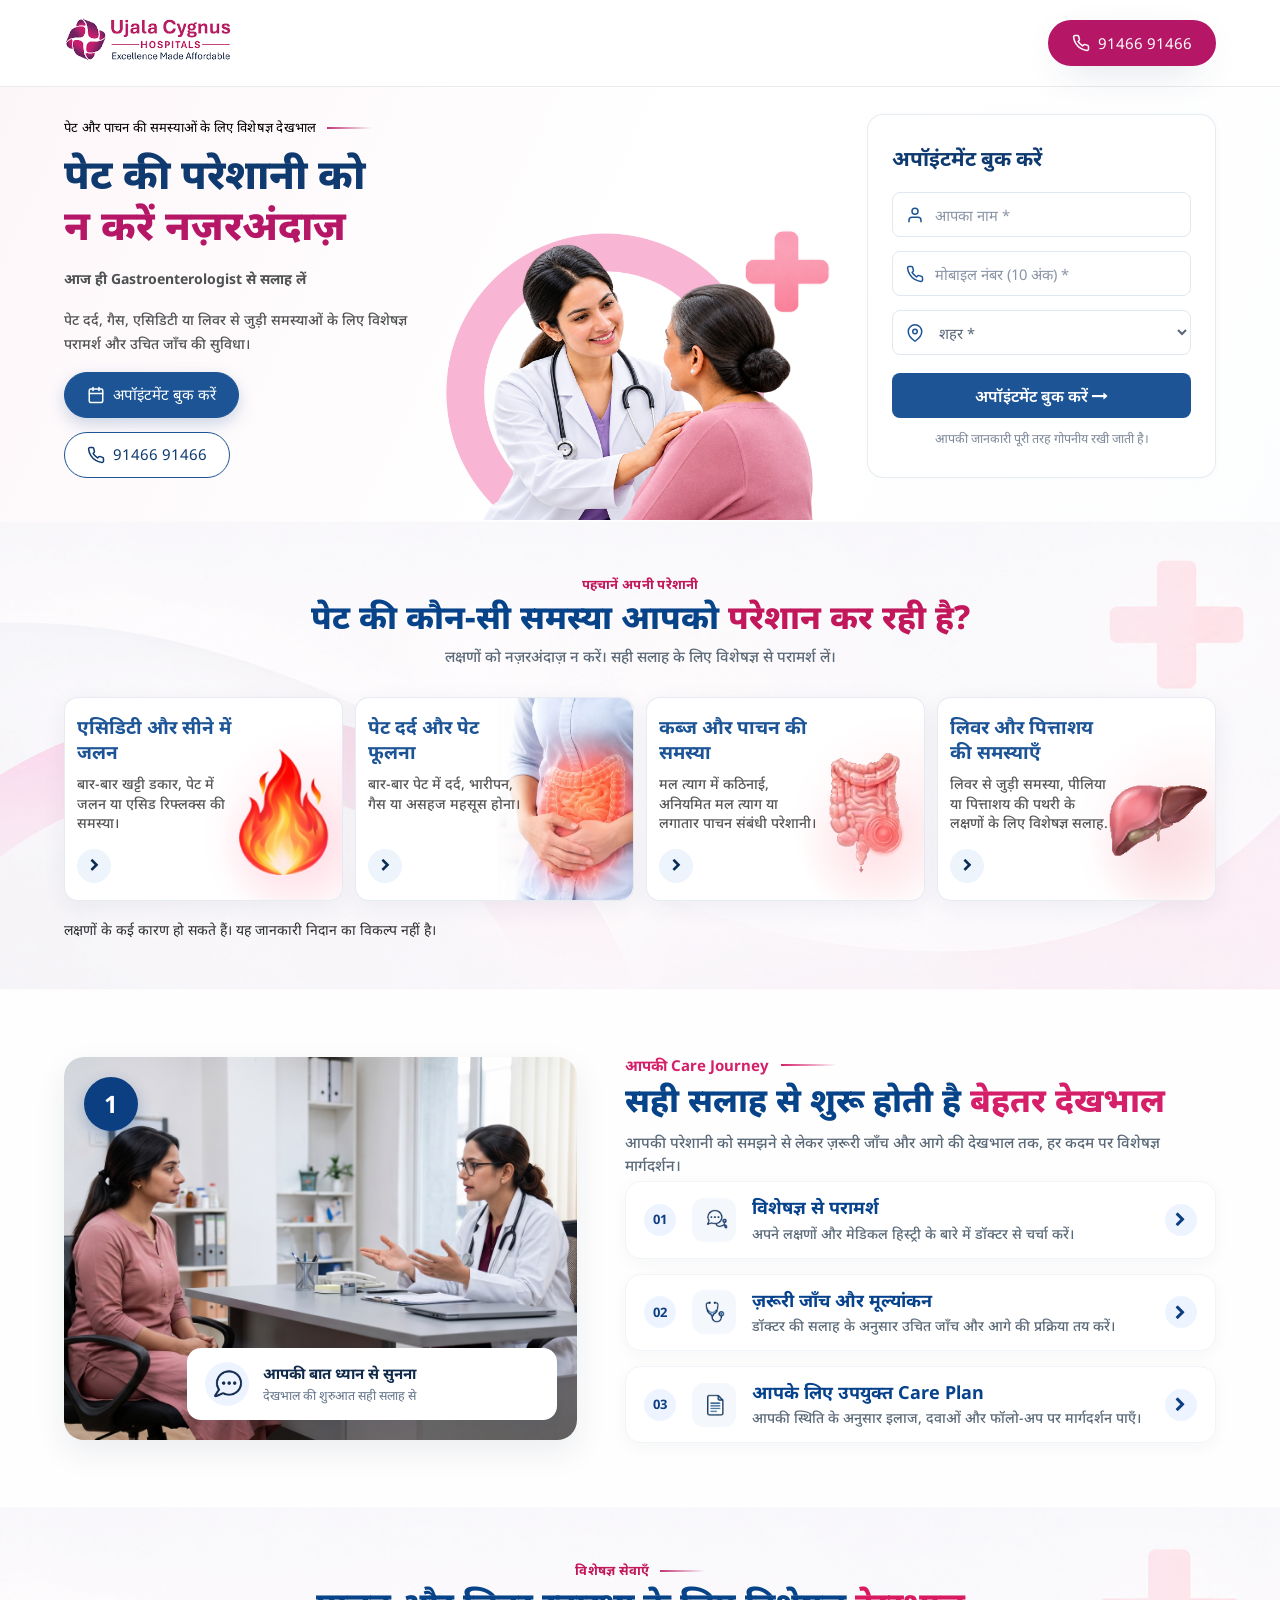
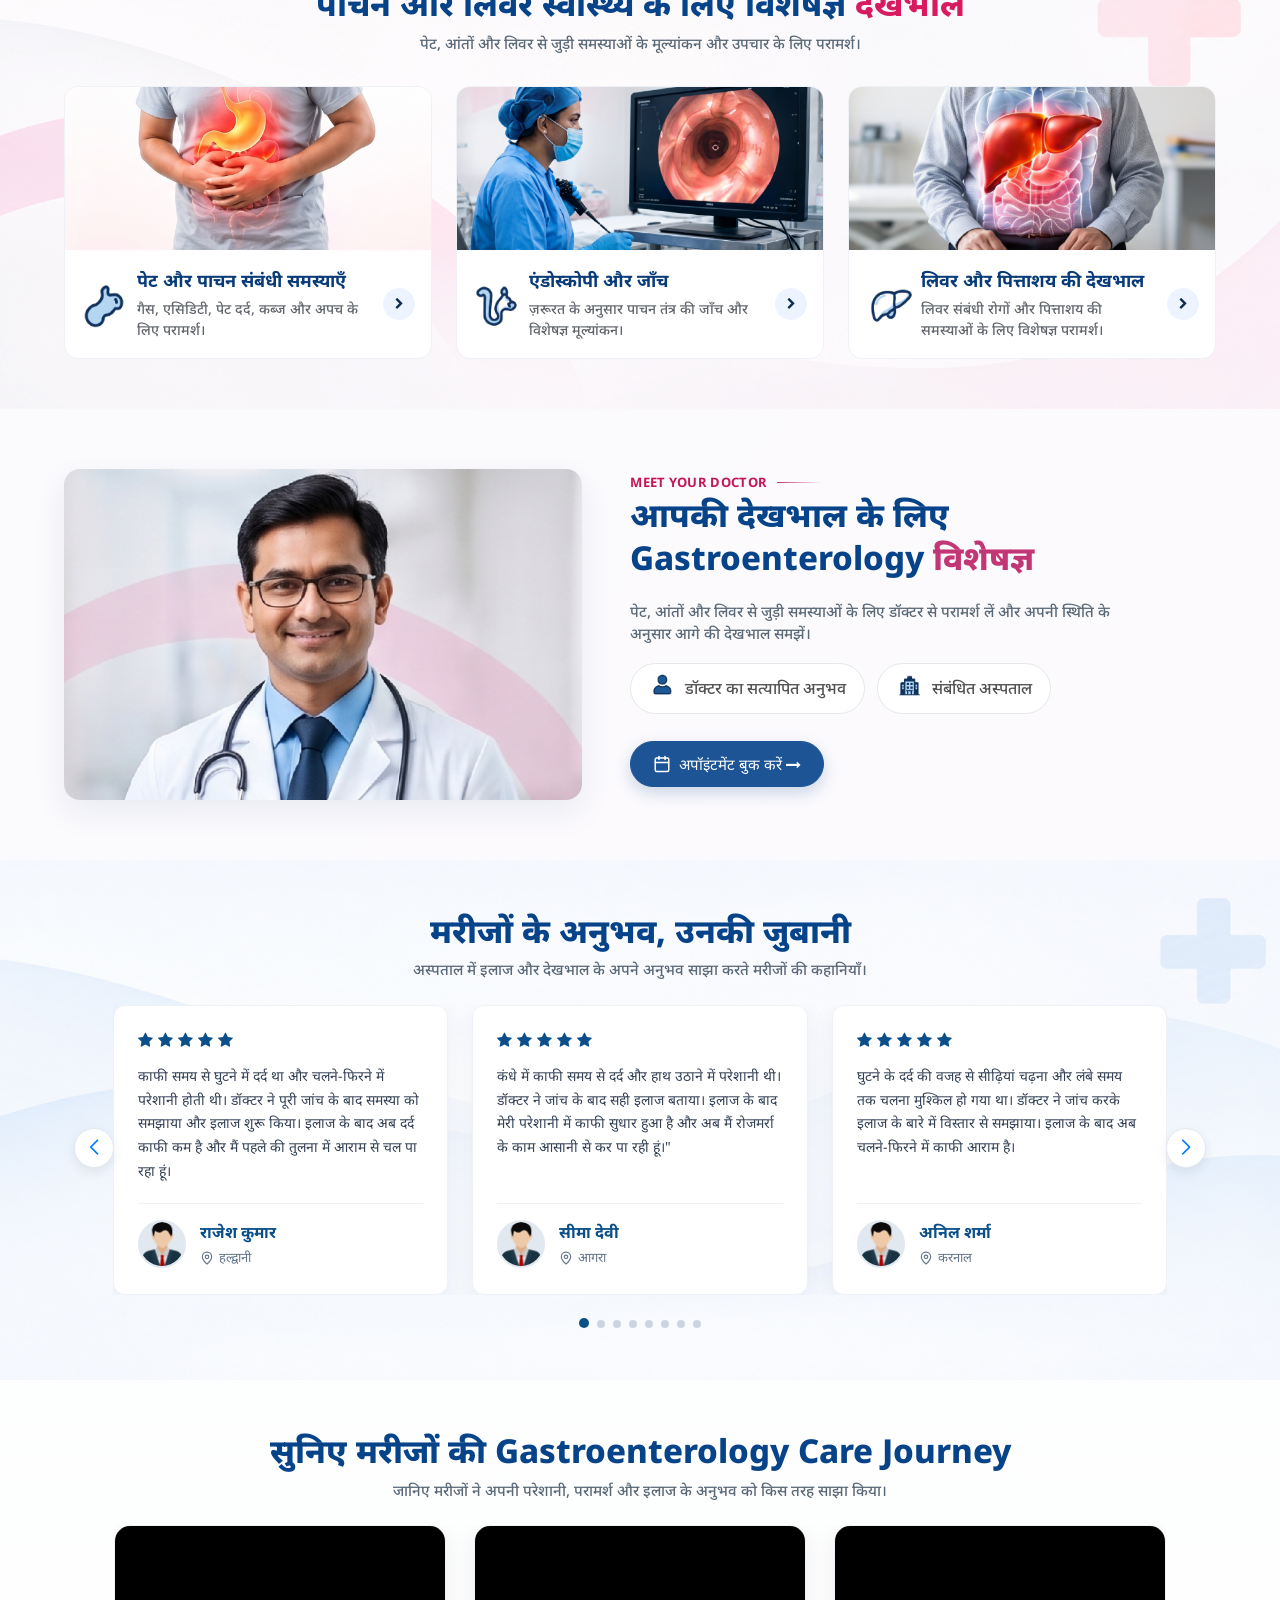
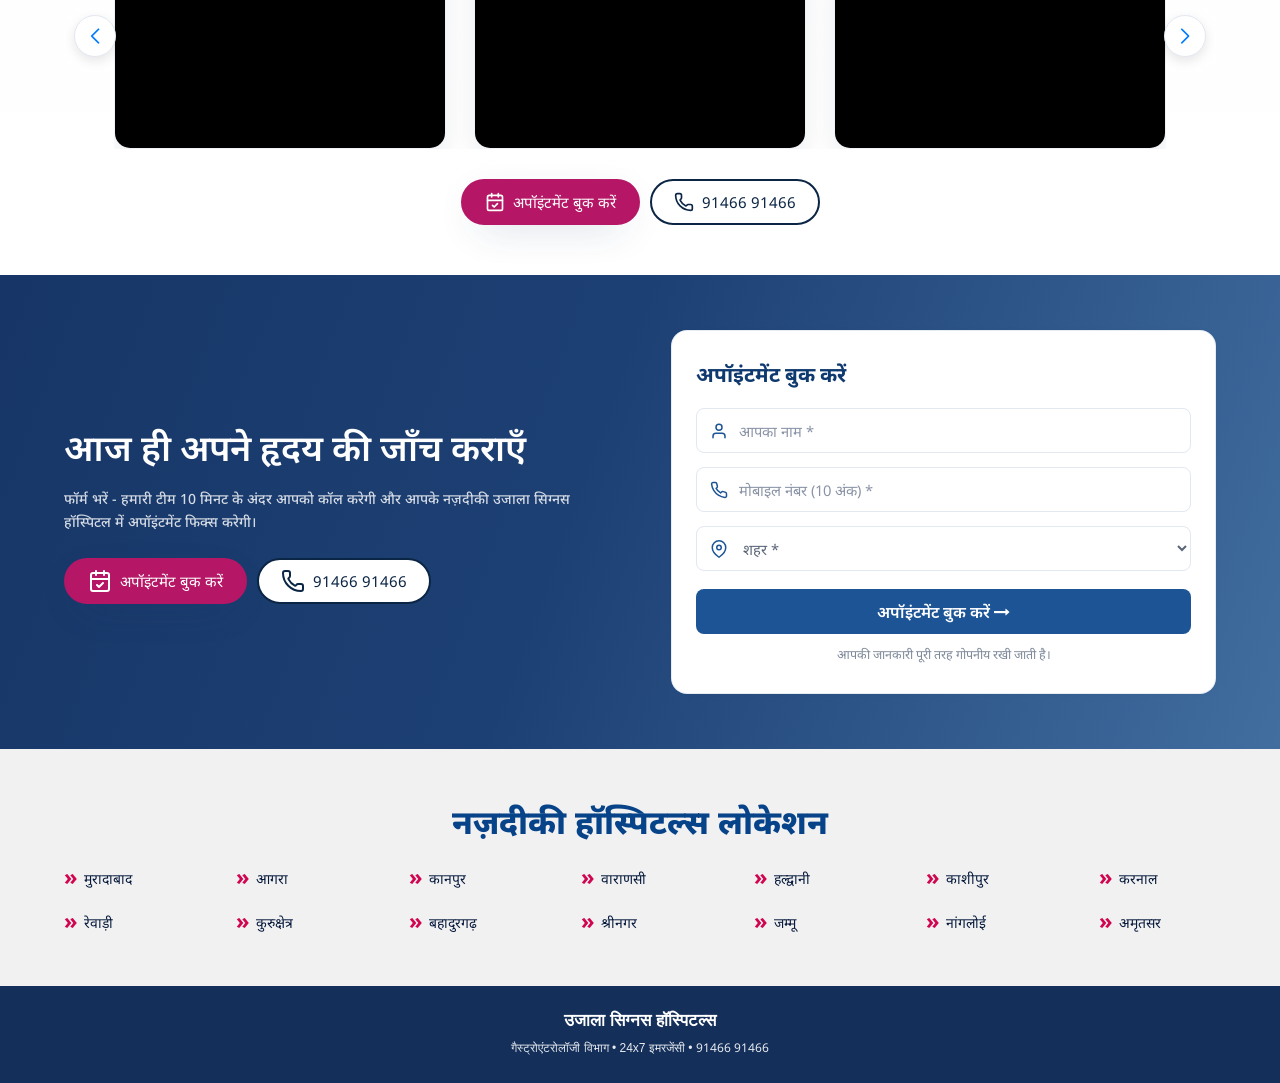
==== index.html @ a7c8bc0a "Initial commit Created from https://vercel.com/new" ====
<!DOCTYPE html>
<html lang="hi">

<head>
    <meta charset="UTF-8">
    <meta name="next-size-adjust" />
    <meta name="viewport" content="width=device-width, initial-scale=1.0">
    <title>पेट और पाचन की समस्याओं के लिए विशेषज्ञ देखभाल | उजाला सिग्नस हॉस्पिटल्स</title>
    <meta name="description"
        content="पेट दर्द, गैस, एसिडिटी या लिवर से जुड़ी समस्याओं के लिए विशेषज्ञ परामर्श और उचित जाँच की सुविधा। आज ही Gastroenterologist से सलाह लें।">
    <link rel="icon" href="assets/images/favicon.ico" type="image/x-icon" sizes="59x59" />
  <link rel="preconnect" href="https://fonts.googleapis.com">
<link rel="preconnect" href="https://fonts.gstatic.com" crossorigin>
<link href="https://fonts.googleapis.com/css2?family=Noto+Sans:wght@400;500;600;700;800&display=swap" rel="stylesheet">
    <link rel="stylesheet" href="assets/css/style.css?v=2">
    <link rel="stylesheet" href="https://cdn.jsdelivr.net/npm/swiper@11/swiper-bundle.min.css" />
    <link rel="stylesheet" href="https://cdnjs.cloudflare.com/ajax/libs/font-awesome/4.7.0/css/font-awesome.min.css">
</head>

<body>
    <!-- Header section: keep the original logo and phone navigation. -->
    <header class="navbar hero-navbar" id="navbar">
        <div class="srcn-container">
            <div class="nav-container">
                <a href="index.html" class="exact-brand-logo">
                    <img src="assets/images/logo.png" alt="Ujala Cygnus Hospitals Logo" class="header-logo-img">
                </a>
                <a href="tel:9146691466" class="btn btn-speak-expert">
                    <svg width="18" height="18" viewBox="0 0 24 24" fill="none" stroke="currentColor" stroke-width="2"
                        stroke-linecap="round" stroke-linejoin="round">
                        <path
                            d="M22 16.92v3a2 2 0 0 1-2.18 2 19.79 19.79 0 0 1-8.63-3.07 19.5 19.5 0 0 1-6-6 19.79 19.79 0 0 1-3.07-8.67A2 2 0 0 1 4.11 2h3a2 2 0 0 1 2 1.72 12.84 12.84 0 0 0 .7 2.81 2 2 0 0 1-.45 2.11L8.09 9.91a16 16 0 0 0 6 6l1.27-1.27a2 2 0 0 1 2.11-.45 12.84 12.84 0 0 0 2.81.7A2 2 0 0 1 22 16.92z">
                        </path>
                    </svg>
                    <span>91466 91466</span>
                </a>
            </div>
        </div>
    </header>

    <!-- Mobile Sticky Dropdown Bar (Phone View) -->
    <div class="mobile-sticky-bar" id="mobileStickyBar">
        <div class="srcn-container">
            <div class="mobile-sticky-pill" id="mobileStickyToggle" role="button" tabindex="0" aria-expanded="false" aria-label="अपॉइंटमेंट बुक करें ड्रॉपडाउन">
                <div class="pill-content-left">
                    <span class="pill-phone-icon">
                        <svg width="18" height="18" viewBox="0 0 24 24" fill="#16a34a" aria-hidden="true">
                            <path d="M20.01 15.38c-1.23 0-2.42-.2-3.53-.56a.977.977 0 00-1.01.24l-2.2 2.2a15.048 15.048 0 01-6.59-6.59l2.2-2.21a.96.96 0 00.25-1A11.396 11.396 0 018.57 3.9c0-.55-.45-1-1-1H4c-.55 0-1 .45-1 1 0 9.39 7.61 17 17 17 .55 0 1-.45 1-1v-3.52c0-.55-.45-1-.99-1z"/>
                        </svg>
                    </span>
                    <span class="pill-title">अपॉइंटमेंट बुक करें</span>
                </div>
                <span class="pill-chevron-box">
                    <svg class="pill-chevron-icon" width="14" height="14" viewBox="0 0 24 24" fill="none" stroke="currentColor" stroke-width="2.5" stroke-linecap="round" stroke-linejoin="round" aria-hidden="true">
                        <polyline points="6 9 12 15 18 9"></polyline>
                    </svg>
                </span>
            </div>

            <!-- Dropdown Form Card -->
            <div class="mobile-sticky-dropdown" id="mobileStickyDropdown">
                <div class="form-card mobile-form-card">
                    <div class="mobile-dropdown-header">
                        <h2 class="form-title">अपॉइंटमेंट बुक करें</h2>
                        <button type="button" class="mobile-dropdown-close" id="closeMobileDropdown" aria-label="बंद करें">
                            <svg width="20" height="20" viewBox="0 0 24 24" fill="none" stroke="currentColor" stroke-width="2" stroke-linecap="round" stroke-linejoin="round">
                                <line x1="18" y1="6" x2="6" y2="18"></line>
                                <line x1="6" y1="6" x2="18" y2="18"></line>
                            </svg>
                        </button>
                    </div>

                    <form action="thank-you.html" method="get" class="callback-form" id="mobileLeadForm">
                        <div class="input-group">
                            <span class="input-icon">
                                <svg width="18" height="18" viewBox="0 0 24 24" fill="none" stroke="currentColor"
                                    stroke-width="2" stroke-linecap="round" stroke-linejoin="round">
                                    <path d="M20 21v-2a4 4 0 0 0-4-4H8a4 4 0 0 0-4 4v2"></path>
                                    <circle cx="12" cy="7" r="4"></circle>
                                </svg>
                            </span>
                            <input type="text" name="name" placeholder="आपका नाम *" required />
                        </div>

                        <div class="input-group">
                            <span class="input-icon">
                                <svg width="18" height="18" viewBox="0 0 24 24" fill="none" stroke="currentColor"
                                    stroke-width="2" stroke-linecap="round" stroke-linejoin="round">
                                    <path
                                        d="M22 16.92v3a2 2 0 0 1-2.18 2 19.79 19.79 0 0 1-8.63-3.07 19.5 19.5 0 0 1-6-6 19.79 19.79 0 0 1-3.07-8.67A2 2 0 0 1 4.11 2h3a2 2 0 0 1 2 1.72 12.84 12.84 0 0 0 .7 2.81 2 2 0 0 1-.45 2.11L8.09 9.91a16 16 0 0 0 6 6l1.27-1.27a2 2 0 0 1 2.11-.45 12.84 12.84 0 0 0 2.81.7A2 2 0 0 1 22 16.92z">
                                    </path>
                                </svg>
                            </span>
                            <input type="tel" name="phone" placeholder="मोबाइल नंबर (10 अंक) *" pattern="[0-9]{10}"
                                maxlength="10" required />
                        </div>

                        <div class="input-group">
                            <span class="input-icon">
                                <svg width="18" height="18" viewBox="0 0 24 24" fill="none" stroke="currentColor"
                                    stroke-width="2" stroke-linecap="round" stroke-linejoin="round">
                                    <path d="M21 10c0 7-9 13-9 13s-9-6-9-13a9 9 0 0 1 18 0z"></path>
                                    <circle cx="12" cy="10" r="3"></circle>
                                </svg>
                            </span>
                            <select name="city" required>
                                <option value="" disabled selected>शहर *</option>
                                <option value="delhi">दिल्ली</option>
                                <option value="noida">नोएडा</option>
                                <option value="sonipat">सोनीपत</option>
                                <option value="kurukshetra">कुरुक्षेत्र</option>
                                <option value="varanasi">वाराणसी</option>
                                <option value="kanpur">कानपुर</option>
                            </select>
                        </div>

                        <button type="submit" class="btn-submit">अपॉइंटमेंट बुक करें <i class="fa fa-long-arrow-right"
                                aria-hidden="true"></i></button>
                    </form>

                    <p class="privacy-note">आपकी जानकारी पूरी तरह गोपनीय रखी जाती है।</p>
                </div>
            </div>
        </div>
    </div>

    <!-- Mobile Dropdown Backdrop -->
    <div class="mobile-sticky-backdrop" id="mobileStickyBackdrop"></div>

    <section class="hero-banner">
        <div class="srcn-container">
            <div class="hero-container">
                <div class="hero-content">
                    <span class="hero-pink-sub accent-lines section-eyebrow section-eyebrow">पेट और पाचन की समस्याओं के
                        लिए विशेषज्ञ
                        देखभाल</span>

                    <h1 class="hero-title">
                        पेट की परेशानी को
                        <span class="text-navy"> न करें नज़रअंदाज़
                        </span>
                    </h1>

                    <span class="hero-subtitle">
                        <b>
                            आज ही Gastroenterologist से सलाह लें
                        </b>
                    </span>
                    <p class="hero-subtitle">पेट दर्द, गैस, एसिडिटी या लिवर से जुड़ी समस्याओं के लिए विशेषज्ञ परामर्श और
                        उचित जाँच की सुविधा।
                    </p>

                    <div class="hero-actions">
                        <a href="#callback-form" class="btn btn-primary">
                            <svg width="18" height="18" viewBox="0 0 24 24" fill="none" stroke="currentColor"
                                stroke-width="2" stroke-linecap="round" stroke-linejoin="round">
                                <rect x="3" y="4" width="18" height="18" rx="2" ry="2"></rect>
                                <line x1="16" y1="2" x2="16" y2="6"></line>
                                <line x1="8" y1="2" x2="8" y2="6"></line>
                                <line x1="3" y1="10" x2="21" y2="10"></line>
                            </svg>
                            <span>अपॉइंटमेंट बुक करें </span>
                        </a>

                        <a href="tel:9146691466" class="btn btn-outline">
                            <svg width="18" height="18" viewBox="0 0 24 24" fill="none" stroke="currentColor"
                                stroke-width="2" stroke-linecap="round" stroke-linejoin="round">
                                <path
                                    d="M22 16.92v3a2 2 0 0 1-2.18 2 19.79 19.79 0 0 1-8.63-3.07 19.5 19.5 0 0 1-6-6 19.79 19.79 0 0 1-3.07-8.67A2 2 0 0 1 4.11 2h3a2 2 0 0 1 2 1.72 12.84 12.84 0 0 0 .7 2.81 2 2 0 0 1-.45 2.11L8.09 9.91a16 16 0 0 0 6 6l1.27-1.27a2 2 0 0 1 2.11-.45 12.84 12.84 0 0 0 2.81.7A2 2 0 0 1 22 16.92z">
                                </path>
                            </svg>
                            <span>91466 91466</span>
                        </a>
                    </div>
                </div>
                <div class="hero-spacer" aria-hidden="true">
                    <img src="assets/images/compassionate-doctor-patient-consultation-img.webp" alt="">
                </div>

                <div class="form-card" id="callback-form">
                    <h2 class="form-title">अपॉइंटमेंट बुक करें</h2>

                    <form action="thank-you.html" method="get" class="callback-form" id="leadForm">
                        <div class="input-group">
                            <span class="input-icon">
                                <svg width="18" height="18" viewBox="0 0 24 24" fill="none" stroke="currentColor"
                                    stroke-width="2" stroke-linecap="round" stroke-linejoin="round">
                                    <path d="M20 21v-2a4 4 0 0 0-4-4H8a4 4 0 0 0-4 4v2"></path>
                                    <circle cx="12" cy="7" r="4"></circle>
                                </svg>
                            </span>
                            <input type="text" name="name" placeholder="आपका नाम *" required />
                        </div>

                        <div class="input-group">
                            <span class="input-icon">
                                <svg width="18" height="18" viewBox="0 0 24 24" fill="none" stroke="currentColor"
                                    stroke-width="2" stroke-linecap="round" stroke-linejoin="round">
                                    <path
                                        d="M22 16.92v3a2 2 0 0 1-2.18 2 19.79 19.79 0 0 1-8.63-3.07 19.5 19.5 0 0 1-6-6 19.79 19.79 0 0 1-3.07-8.67A2 2 0 0 1 4.11 2h3a2 2 0 0 1 2 1.72 12.84 12.84 0 0 0 .7 2.81 2 2 0 0 1-.45 2.11L8.09 9.91a16 16 0 0 0 6 6l1.27-1.27a2 2 0 0 1 2.11-.45 12.84 12.84 0 0 0 2.81.7A2 2 0 0 1 22 16.92z">
                                    </path>
                                </svg>
                            </span>
                            <input type="tel" name="phone" placeholder="मोबाइल नंबर (10 अंक) *" pattern="[0-9]{10}"
                                maxlength="10" required />
                        </div>

                        <div class="input-group">
                            <span class="input-icon">
                                <svg width="18" height="18" viewBox="0 0 24 24" fill="none" stroke="currentColor"
                                    stroke-width="2" stroke-linecap="round" stroke-linejoin="round">
                                    <path d="M21 10c0 7-9 13-9 13s-9-6-9-13a9 9 0 0 1 18 0z"></path>
                                    <circle cx="12" cy="10" r="3"></circle>
                                </svg>
                            </span>
                            <select name="city" required>
                                <option value="" disabled selected>शहर *</option>
                                <option value="delhi">दिल्ली</option>
                                <option value="noida">नोएडा</option>
                                <option value="sonipat">सोनीपत</option>
                                <option value="kurukshetra">कुरुक्षेत्र</option>
                                <option value="varanasi">वाराणसी</option>
                                <option value="kanpur">कानपुर</option>
                            </select>
                        </div>

                        <button type="submit" class="btn-submit">अपॉइंटमेंट बुक करें <i class="fa fa-long-arrow-right"
                                aria-hidden="true"></i></button>
                    </form>

                    <p class="privacy-note">आपकी जानकारी पूरी तरह गोपनीय रखी जाती है।</p>
                </div>
            </div>
        </div>
    </section>

    <!-- Digestive symptoms section: help visitors recognize common concerns. -->
    <section class="section problem-section  services-section-banner" id="problems">
        <div class="srcn-container">
            <div class="section-header text-center">
                <span class="section-pill-badge">पहचानें अपनी परेशानी</span>
                <h2 class="section-title">
                    पेट की कौन-सी समस्या आपको
                    <span class="text-highlight"> परेशान कर रही है?</span>
                </h2>
                <p class="section-subtitle">
                    लक्षणों को नज़रअंदाज़ न करें। सही सलाह के लिए विशेषज्ञ से परामर्श लें।
                </p>
            </div>

            <div class="problem-cards-grid">
                <!-- Card 1: Acidity -->
                <div class="problem-card">
                    <div class="problem-card-inner">
                        <div class="problem-card-content">
                            <h3 class="problem-card-title">एसिडिटी और सीने में जलन</h3>
                            <p class="problem-card-desc">बार-बार खट्टी डकार, पेट में जलन या एसिड रिफ्लक्स की समस्या।</p>
                        </div>
                        <div class="problem-card-visual card-acidity">
                            <img src="assets/images/Glossy-Layered-Icon-img.webp" alt="एसिडिटी और सीने में जलन"
                                class="problem-card-icon">
                        </div>
                    </div>
                    <a href="#doctors" class="problem-card-arrow" aria-label="एसिडिटी और सीने में जलन परामर्श">
                        <i class="fa fa-chevron-right" aria-hidden="true"></i>
                    </a>
                </div>

                <!-- Card 2: Stomach Pain & Indigestion -->
                <div class="problem-card">
                    <div class="problem-card-inner">
                        <div class="problem-card-content">
                            <h3 class="problem-card-title">पेट दर्द और पेट फूलना</h3>
                            <p class="problem-card-desc">बार-बार पेट में दर्द, भारीपन, गैस या असहज महसूस होना।</p>
                        </div>
                        <div class="problem-card-visual card-stomachs">
                            <img src="assets/images/problem-stomach-img.webp" alt="पेट दर्द और अपच"
                                class="problem-card-icon">
                        </div>
                    </div>
                    <a href="#doctors" class="problem-card-arrow" aria-label="पेट दर्द और अपच परामर्श">
                        <i class="fa fa-chevron-right" aria-hidden="true"></i>
                    </a>
                </div>

                <!-- Card 3: Constipation or Diarrhea -->
                <div class="problem-card">
                    <div class="problem-card-inner">
                        <div class="problem-card-content">
                            <h3 class="problem-card-title">कब्ज और पाचन की समस्या</h3>
                            <p class="problem-card-desc">मल त्याग में कठिनाई, अनियमित मल त्याग या लगातार पाचन संबंधी
                                परेशानी।</p>
                        </div>
                        <div class="problem-card-visual card-constipation">
                            <img src="assets/images/problem-constipation-img.webp" alt="कब्ज या दस्त"
                                class="problem-card-icon">
                        </div>
                    </div>
                    <a href="#doctors" class="problem-card-arrow" aria-label="कब्ज या दस्त परामर्श">
                        <i class="fa fa-chevron-right" aria-hidden="true"></i>
                    </a>
                </div>

                <!-- Card 4: Liver Related Issues -->
                <div class="problem-card">
                    <div class="problem-card-inner">
                        <div class="problem-card-content">
                            <h3 class="problem-card-title">लिवर और पित्ताशय की समस्याएँ</h3>
                            <p class="problem-card-desc">लिवर से जुड़ी समस्या, पीलिया या पित्ताशय की पथरी के लक्षणों के
                                लिए विशेषज्ञ सलाह.</p>
                        </div>
                        <div class="problem-card-visual card-liver">
                            <img src="assets/images/problem-liver-img.webp" alt="लिवर संबंधित समस्याएँ"
                                class="problem-card-icon">
                        </div>
                    </div>
                    <a href="#doctors" class="problem-card-arrow" aria-label="लिवर संबंधित समस्याएँ परामर्श">
                        <i class="fa fa-chevron-right" aria-hidden="true"></i>
                    </a>
                </div>
            </div>

            <p class="problem-disclaimer-text">
                लक्षणों के कई कारण हो सकते हैं। यह जानकारी निदान का विकल्प नहीं है।
            </p>
        </div>
    </section>


    <!-- Care journey section: explain the consultation, tests, and care plan. -->
    <section class="care-journey-section" id="care-journey">
        <div class="srcn-container">
            <div class=" care-journey-layout">
                <div class="care-journey-photo ">
                    <img src="assets/images/care-journey-consultation-img.webp"
                        alt="डॉक्टर से पाचन संबंधी समस्या पर परामर्श लेती मरीज़">
                    <span class="journey-photo-number" aria-hidden="true">1</span>
                    <div class="journey-photo-note">
                        <span class="journey-note-icon"><img src="assets/images/chat-icon-img.webp"
                                alt="आपकी बात ध्यान से सुनना"></span>
                        <span>
                            <strong>आपकी बात ध्यान से सुनना</strong>
                            <small>देखभाल की शुरुआत सही सलाह से</small>
                        </span>
                    </div>
                </div>

                <div class="care-journey-content">
                    <span class="section-eyebrow">आपकी Care Journey</span>
                    <h2 class="section-title">सही सलाह से शुरू होती है <span class="text-highlight">बेहतर देखभाल</span>
                    </h2>
                    <p class="section-subtitle">आपकी परेशानी को समझने से लेकर ज़रूरी जाँच और आगे की देखभाल तक, हर कदम पर
                        विशेषज्ञ मार्गदर्शन।</p>
                    <ol class="journey-steps">
                        <li class="journey-step">
                            <span class="journey-step-number">01</span>
                            <span class="journey-step-icon" aria-hidden="true">
                                <img src="assets/images/Consultation-img.webp" alt="">
                            </span>
                            <span class="journey-step-copy">
                                <strong> विशेषज्ञ से परामर्श</strong>
                                <small>अपने लक्षणों और मेडिकल हिस्ट्री के बारे में डॉक्टर से चर्चा करें।</small>
                            </span>
                            <span class="journey-step-arrow" aria-hidden="true"><i class="fa fa-chevron-right"
                                    aria-hidden="true"></i></span>
                        </li>
                        <li class="journey-step">
                            <span class="journey-step-number">02</span>
                            <span class="journey-step-icon" aria-hidden="true">
                                <img src="assets/images/necessary-check-ups-img.webp" alt="">
                            </span>
                            <span class="journey-step-copy">
                                <strong> ज़रूरी जाँच और मूल्यांकन</strong>
                                <small>डॉक्टर की सलाह के अनुसार उचित जाँच और आगे की प्रक्रिया तय करें।</small>
                            </span>
                            <span class="journey-step-arrow" aria-hidden="true"><i class="fa fa-chevron-right"
                                    aria-hidden="true"></i></span>
                        </li>
                        <li class="journey-step">
                            <span class="journey-step-number">03</span>
                            <span class="journey-step-icon" aria-hidden="true">
                                <img src="assets/images/treatment-plan.webp" alt="">
                            </span>
                            <span class="journey-step-copy">
                                <strong>आपके लिए उपयुक्त Care Plan</strong>
                                <small>आपकी स्थिति के अनुसार इलाज, दवाओं और फॉलो-अप पर मार्गदर्शन पाएँ।</small>
                            </span>
                            <span class="journey-step-arrow" aria-hidden="true"><i class="fa fa-chevron-right"
                                    aria-hidden="true"></i></span>
                        </li>
                    </ol>
                </div>
            </div>

        </div>
    </section>

    <!-- Digestive services section: show consultation, diagnostics, and liver care. -->
    <section class="services-section services-section-banner" id="services">
        <div class="srcn-container">
            <div class="section-header text-center">
                <span class="section-eyebrow section-pill-badge">विशेषज्ञ सेवाएँ</span>
                <h2 class="section-title section-title">पाचन और लिवर स्वास्थ्य के लिए विशेषज्ञ <span
                        class="text-highlight">देखभाल</span></h2>
                <p class="section-subtitle ">पेट, आंतों और लिवर से जुड़ी समस्याओं के मूल्यांकन और उपचार के लिए परामर्श।
                </p>
            </div>

            <div class="cards-grid">
                <a href="#doctors" class="service-card">
                    <div class="card-image-wrap">
                        <img src="assets/images/stomach-care-img.webp" alt="पेट की परेशानी के लिए डॉक्टर से परामर्श">
                    </div>
                    <div class="card-body">
                        <div class="card-body-icon-img">
                            <img src="assets/images/expert-consultation-img.webp" alt="विशेषज्ञ परामर्श आइकन">
                        </div>
                        <span class="card-arrow" aria-hidden="true">
                            <i class="fa fa-chevron-right" aria-hidden="true"></i>
                        </span>
                        <h3 class="card-title">पेट और पाचन संबंधी समस्याएँ</h3>
                        <p class="card-desc">गैस, एसिडिटी, पेट दर्द, कब्ज और अपच के लिए परामर्श।</p>
                    </div>
                </a>

                <a href="#doctors" class="service-card">
                    <div class="card-image-wrap">
                        <img src="assets/images/endoscopy-service.webp" alt="एंडोस्कोपी और पाचन संबंधी जाँच">
                    </div>
                    <div class="card-body">
                        <div class="card-body-icon-img">
                            <img src="assets/images/tests-and-diagnostics-img.webp" alt="एंडोस्कोपी और जाँच">
                        </div>
                        <span class="card-arrow" aria-hidden="true">
                            <i class="fa fa-chevron-right" aria-hidden="true"></i>
                        </span>
                        <h3 class="card-title">एंडोस्कोपी और जाँच</h3>
                        <p class="card-desc">ज़रूरत के अनुसार पाचन तंत्र की जाँच और विशेषज्ञ मूल्यांकन।</p>
                    </div>
                </a>

                <a href="#doctors" class="service-card">
                    <div class="card-image-wrap">
                        <img src="assets/images/liver-care-img.webp" alt="लिवर और पाचन स्वास्थ्य की देखभाल">
                    </div>
                    <div class="card-body">
                        <div class="card-body-icon-img">
                            <img src="assets/images/liver-digestion-care-img.webp" alt="लिवर और पाचन देखभाल आइकन">
                        </div>
                        <span class="card-arrow" aria-hidden="true">
                            <i class="fa fa-chevron-right" aria-hidden="true"></i>
                        </span>
                        <h3 class="card-title">लिवर और पित्ताशय की देखभाल</h3>
                        <p class="card-desc">लिवर संबंधी रोगों और पित्ताशय की समस्याओं के लिए विशेषज्ञ परामर्श।</p>
                    </div>
                </a>
            </div>
        </div>
    </section>

    <!-- Meet the doctor section: introduce digestive-care consultation. -->
    <section class="meet-doctor-section" id="doctors">
        <div class="srcn-container meet-doctor-card">
            <div class="meet-doctor-photo"><img src="assets/images/meet-doctor-img.webp"
                    alt="पाचन स्वास्थ्य के लिए परामर्श देते डॉक्टर"></div>
            <div class="meet-doctor-content hospital-locations">
                <span class="section-eyebrow section-pill-badge">MEET YOUR DOCTOR</span>
                <h2 class="section-title ">आपकी देखभाल के लिए Gastroenterology <span
                        class="text-highlight">विशेषज्ञ</span></h2>
                <p class="section-subtitle">पेट, आंतों और लिवर से जुड़ी समस्याओं के लिए डॉक्टर से परामर्श लें और अपनी
                    स्थिति के अनुसार आगे की देखभाल समझें।</p>
                <div>
                    <div class="trust-badges">
                        <div class="trust-badge">
                            <span class="trust-badge-icon">
                                <img src="assets/images/consultation-digestive-health-img.webp"
                                    alt="डॉक्टर का सत्यापित अनुभव">
                            </span>
                            <span class="trust-badge-text">डॉक्टर का सत्यापित अनुभव</span>
                        </div>

                        <div class="trust-badge">
                            <span class="trust-badge-icon">
                                <img src="assets/images/guidance-testing-img.webp" alt="संबंधित अस्पताल">
                            </span>
                            <span class="trust-badge-text">संबंधित अस्पताल</span>
                        </div>
                    </div>
                </div>
                <a href="#callback-form" class="btn btn-primary">
                    <svg width="18" height="18" viewBox="0 0 24 24" fill="none" stroke="currentColor" stroke-width="2"
                        stroke-linecap="round" stroke-linejoin="round">
                        <rect x="3" y="4" width="18" height="18" rx="2" ry="2"></rect>
                        <line x1="16" y1="2" x2="16" y2="6"></line>
                        <line x1="8" y1="2" x2="8" y2="6"></line>
                        <line x1="3" y1="10" x2="21" y2="10"></line>
                    </svg>
                    <span>अपॉइंटमेंट बुक करें <i class="fa fa-long-arrow-right" aria-hidden="true"></i></span>
                </a>
            </div>
        </div>
    </section>

    <!-- Patient reviews section: display patient feedback. -->
    <section class="section reviews-section">
        <div class="srcn-container">

            <div class="section-heading stats-main-heading hospital-locations">

                <h2 class="section-title">मरीजों के अनुभव, उनकी जुबानी</h2>
                <p class="section-subtitle">अस्पताल में इलाज और देखभाल के अपने अनुभव साझा करते मरीजों की कहानियाँ।</p>
            </div>

            <div class="review-slider-wrapper">
                <div class="swiper review-slider">
                    <div class="swiper-wrapper">

                        <div class="swiper-slide">
                            <article class="review-card">
                                <div class="review-card-wrapper-inner">
                                    <div class="stars">
                                        <i class="fa fa-star" aria-hidden="true"></i>
                                        <i class="fa fa-star" aria-hidden="true"></i>
                                        <i class="fa fa-star" aria-hidden="true"></i>
                                        <i class="fa fa-star" aria-hidden="true"></i>
                                        <i class="fa fa-star" aria-hidden="true"></i>
                                    </div>

                                    <div class="review-card-content-area">
                                        <p>
                                            काफी समय से घुटने में दर्द था और चलने-फिरने में परेशानी होती थी। डॉक्टर ने
                                            पूरी जांच के बाद समस्या को समझाया और इलाज शुरू किया। इलाज के बाद अब दर्द
                                            काफी कम है और मैं पहले की तुलना में आराम से चल पा रहा हूं।
                                        </p>
                                    </div>

                                    <div class="review-user">
                                        <div class="review-user-info">
                                            <div class="review-user-image-wrapper">
                                                <img src="assets/images/review-user-1.jpg" alt="Review User"
                                                    class="review-user-image">
                                            </div>
                                            <div class="review-user-location-wrapper">
                                                <h3>राजेश कुमार </h3>
                                                <div class="review-user-location-wrappers">
                                                    <span class="review-user-location-icon">
                                                        <svg xmlns="http://www.w3.org/2000/svg" width="24" height="24"
                                                            viewBox="0 0 24 24" fill="none" stroke="currentColor"
                                                            stroke-width="2" stroke-linecap="round"
                                                            stroke-linejoin="round"
                                                            class="lucide lucide-map-pin h-3 w-3" aria-hidden="true">
                                                            <path
                                                                d="M20 10c0 4.993-5.539 10.193-7.399 11.799a1 1 0 0 1-1.202 0C9.539 20.193 4 14.993 4 10a8 8 0 0 1 16 0">
                                                            </path>
                                                            <circle cx="12" cy="10" r="3"></circle>
                                                        </svg>
                                                    </span>
                                                    <span class="review-user-location">हल्द्वानी</span>
                                                </div>
                                            </div>
                                        </div>
                                    </div>
                                </div>
                            </article>
                        </div>


                        <div class="swiper-slide">
                            <article class="review-card">
                                <div class="review-card-wrapper-inner">
                                    <div class="stars">
                                        <i class="fa fa-star" aria-hidden="true"></i>
                                        <i class="fa fa-star" aria-hidden="true"></i>
                                        <i class="fa fa-star" aria-hidden="true"></i>
                                        <i class="fa fa-star" aria-hidden="true"></i>
                                        <i class="fa fa-star" aria-hidden="true"></i>
                                    </div>

                                    <div class="review-card-content-area">
                                        <p>
                                            कंधे में काफी समय से दर्द और हाथ उठाने में परेशानी थी। डॉक्टर ने जांच के बाद
                                            सही इलाज बताया। इलाज के बाद मेरी परेशानी में काफी सुधार हुआ है और अब मैं
                                            रोजमर्रा के काम आसानी से कर पा रही हूं।"
                                        </p>
                                    </div>

                                    <div class="review-user">
                                        <div class="review-user-info">
                                            <div class="review-user-image-wrapper">
                                                <img src="assets/images/review-user-1.jpg" alt="Review User"
                                                    class="review-user-image">
                                            </div>
                                            <div class="review-user-location-wrapper">
                                                <h3>सीमा देवी </h3>
                                                <div class="review-user-location-wrappers">
                                                    <span class="review-user-location-icon">
                                                        <svg xmlns="http://www.w3.org/2000/svg" width="24" height="24"
                                                            viewBox="0 0 24 24" fill="none" stroke="currentColor"
                                                            stroke-width="2" stroke-linecap="round"
                                                            stroke-linejoin="round"
                                                            class="lucide lucide-map-pin h-3 w-3" aria-hidden="true">
                                                            <path
                                                                d="M20 10c0 4.993-5.539 10.193-7.399 11.799a1 1 0 0 1-1.202 0C9.539 20.193 4 14.993 4 10a8 8 0 0 1 16 0">
                                                            </path>
                                                            <circle cx="12" cy="10" r="3"></circle>
                                                        </svg>
                                                    </span>
                                                    <span class="review-user-location">आगरा </span>
                                                </div>
                                            </div>
                                        </div>
                                    </div>
                                </div>
                            </article>
                        </div>


                        <div class="swiper-slide">
                            <article class="review-card">
                                <div class="review-card-wrapper-inner">
                                    <div class="stars">
                                        <i class="fa fa-star" aria-hidden="true"></i>
                                        <i class="fa fa-star" aria-hidden="true"></i>
                                        <i class="fa fa-star" aria-hidden="true"></i>
                                        <i class="fa fa-star" aria-hidden="true"></i>
                                        <i class="fa fa-star" aria-hidden="true"></i>
                                    </div>

                                    <div class="review-card-content-area">
                                        <p>
                                            घुटने के दर्द की वजह से सीढ़ियां चढ़ना और लंबे समय तक चलना मुश्किल हो गया
                                            था। डॉक्टर ने जांच करके इलाज के बारे में विस्तार से समझाया। इलाज के बाद अब
                                            चलने-फिरने में काफी आराम है।
                                        </p>
                                    </div>

                                    <div class="review-user">
                                        <div class="review-user-info">
                                            <div class="review-user-image-wrapper">
                                                <img src="assets/images/review-user-1.jpg" alt="Review User"
                                                    class="review-user-image">
                                            </div>
                                            <div class="review-user-location-wrapper">
                                                <h3>अनिल शर्मा </h3>
                                                <div class="review-user-location-wrappers">
                                                    <span class="review-user-location-icon">
                                                        <svg xmlns="http://www.w3.org/2000/svg" width="24" height="24"
                                                            viewBox="0 0 24 24" fill="none" stroke="currentColor"
                                                            stroke-width="2" stroke-linecap="round"
                                                            stroke-linejoin="round"
                                                            class="lucide lucide-map-pin h-3 w-3" aria-hidden="true">
                                                            <path
                                                                d="M20 10c0 4.993-5.539 10.193-7.399 11.799a1 1 0 0 1-1.202 0C9.539 20.193 4 14.993 4 10a8 8 0 0 1 16 0">
                                                            </path>
                                                            <circle cx="12" cy="10" r="3"></circle>
                                                        </svg>
                                                    </span>
                                                    <span class="review-user-location">करनाल </span>
                                                </div>
                                            </div>
                                        </div>
                                    </div>
                                </div>
                            </article>
                        </div>

                        <div class="swiper-slide">
                            <article class="review-card">
                                <div class="review-card-wrapper-inner">
                                    <div class="stars">
                                        <i class="fa fa-star" aria-hidden="true"></i>
                                        <i class="fa fa-star" aria-hidden="true"></i>
                                        <i class="fa fa-star" aria-hidden="true"></i>
                                        <i class="fa fa-star" aria-hidden="true"></i>
                                        <i class="fa fa-star" aria-hidden="true"></i>
                                    </div>

                                    <div class="review-card-content-area">
                                        <p>
                                            कमर दर्द की समस्या काफी समय से परेशान कर रही थी। बैठने और उठने में भी दिक्कत
                                            होती थी। डॉक्टर ने मेरी जांच की और सही इलाज बताया। अब दर्द में काफी राहत है
                                            और मैं अपने रोजमर्रा के काम बेहतर तरीके से कर पा रही हूं।
                                        </p>
                                    </div>

                                    <div class="review-user">
                                        <div class="review-user-info">
                                            <div class="review-user-image-wrapper">
                                                <img src="assets/images/review-user-1.jpg" alt="Review User"
                                                    class="review-user-image">
                                            </div>
                                            <div class="review-user-location-wrapper">
                                                <h3>सुनीता रानी </h3>
                                                <div class="review-user-location-wrappers">
                                                    <span class="review-user-location-icon">
                                                        <svg xmlns="http://www.w3.org/2000/svg" width="24" height="24"
                                                            viewBox="0 0 24 24" fill="none" stroke="currentColor"
                                                            stroke-width="2" stroke-linecap="round"
                                                            stroke-linejoin="round"
                                                            class="lucide lucide-map-pin h-3 w-3" aria-hidden="true">
                                                            <path
                                                                d="M20 10c0 4.993-5.539 10.193-7.399 11.799a1 1 0 0 1-1.202 0C9.539 20.193 4 14.993 4 10a8 8 0 0 1 16 0">
                                                            </path>
                                                            <circle cx="12" cy="10" r="3"></circle>
                                                        </svg>
                                                    </span>
                                                    <span class="review-user-location">मुरादाबाद </span>
                                                </div>
                                            </div>
                                        </div>
                                    </div>
                                </div>
                            </article>
                        </div>

                        <div class="swiper-slide">
                            <article class="review-card">
                                <div class="review-card-wrapper-inner">
                                    <div class="stars">
                                        <i class="fa fa-star" aria-hidden="true"></i>
                                        <i class="fa fa-star" aria-hidden="true"></i>
                                        <i class="fa fa-star" aria-hidden="true"></i>
                                        <i class="fa fa-star" aria-hidden="true"></i>
                                        <i class="fa fa-star" aria-hidden="true"></i>
                                    </div>

                                    <div class="review-card-content-area">
                                        <p>
                                            घुटने में दर्द इतना बढ़ गया था कि कुछ दूर चलना भी मुश्किल लगता था। डॉक्टर ने
                                            पूरी जांच के बाद इलाज की प्रक्रिया समझाई। इलाज के बाद अब पहले से काफी बेहतर
                                            महसूस कर रहा हूं और चलने-फिरने में परेशानी कम हो गई है।

                                        </p>
                                    </div>

                                    <div class="review-user">
                                        <div class="review-user-info">
                                            <div class="review-user-image-wrapper">
                                                <img src="assets/images/review-user-1.jpg" alt="Review User"
                                                    class="review-user-image">
                                            </div>
                                            <div class="review-user-location-wrapper">
                                                <h3>सुरेश कुमार </h3>
                                                <div class="review-user-location-wrappers">
                                                    <span class="review-user-location-icon">
                                                        <svg xmlns="http://www.w3.org/2000/svg" width="24" height="24"
                                                            viewBox="0 0 24 24" fill="none" stroke="currentColor"
                                                            stroke-width="2" stroke-linecap="round"
                                                            stroke-linejoin="round"
                                                            class="lucide lucide-map-pin h-3 w-3" aria-hidden="true">
                                                            <path
                                                                d="M20 10c0 4.993-5.539 10.193-7.399 11.799a1 1 0 0 1-1.202 0C9.539 20.193 4 14.993 4 10a8 8 0 0 1 16 0">
                                                            </path>
                                                            <circle cx="12" cy="10" r="3"></circle>
                                                        </svg>
                                                    </span>
                                                    <span class="review-user-location"> पानीपत </span>
                                                </div>
                                            </div>
                                        </div>
                                    </div>
                                </div>
                            </article>
                        </div>

                        <div class="swiper-slide">
                            <article class="review-card">
                                <div class="review-card-wrapper-inner">
                                    <div class="stars">
                                        <i class="fa fa-star" aria-hidden="true"></i>
                                        <i class="fa fa-star" aria-hidden="true"></i>
                                        <i class="fa fa-star" aria-hidden="true"></i>
                                        <i class="fa fa-star" aria-hidden="true"></i>
                                        <i class="fa fa-star" aria-hidden="true"></i>
                                    </div>

                                    <div class="review-card-content-area">
                                        <p>
                                            मेरे कूल्हे में काफी समय से दर्द था और चलने में परेशानी होती थी। डॉक्टर ने
                                            जांच के बाद समस्या के बारे में समझाया और इलाज शुरू किया। इलाज के बाद मेरी
                                            परेशानी में काफी सुधार हुआ है। डॉक्टर और स्टाफ का व्यवहार भी अच्छा रहा।
                                        </p>
                                    </div>

                                    <div class="review-user">
                                        <div class="review-user-info">
                                            <div class="review-user-image-wrapper">
                                                <img src="assets/images/review-user-1.jpg" alt="Review User"
                                                    class="review-user-image">
                                            </div>
                                            <div class="review-user-location-wrapper">
                                                <h3>कविता शर्मा </h3>
                                                <div class="review-user-location-wrappers">
                                                    <span class="review-user-location-icon">
                                                        <svg xmlns="http://www.w3.org/2000/svg" width="24" height="24"
                                                            viewBox="0 0 24 24" fill="none" stroke="currentColor"
                                                            stroke-width="2" stroke-linecap="round"
                                                            stroke-linejoin="round"
                                                            class="lucide lucide-map-pin h-3 w-3" aria-hidden="true">
                                                            <path
                                                                d="M20 10c0 4.993-5.539 10.193-7.399 11.799a1 1 0 0 1-1.202 0C9.539 20.193 4 14.993 4 10a8 8 0 0 1 16 0">
                                                            </path>
                                                            <circle cx="12" cy="10" r="3"></circle>
                                                        </svg>
                                                    </span>
                                                    <span class="review-user-location"> जम्मू </span>
                                                </div>
                                            </div>
                                        </div>
                                    </div>
                                </div>
                            </article>
                        </div>

                        <div class="swiper-slide">
                            <article class="review-card">
                                <div class="review-card-wrapper-inner">
                                    <div class="stars">
                                        <i class="fa fa-star" aria-hidden="true"></i>
                                        <i class="fa fa-star" aria-hidden="true"></i>
                                        <i class="fa fa-star" aria-hidden="true"></i>
                                        <i class="fa fa-star" aria-hidden="true"></i>
                                        <i class="fa fa-star" aria-hidden="true"></i>
                                    </div>

                                    <div class="review-card-content-area">
                                        <p>
                                            हाथ में चोट लगने के बाद काफी दर्द और सूजन थी। अस्पताल में डॉक्टर ने तुरंत
                                            जांच करके इलाज शुरू किया। पूरी प्रक्रिया के दौरान डॉक्टर ने हर बात समझाई। अब
                                            हाथ की परेशानी काफी कम है और मैं अपने काम सामान्य रूप से कर पा रहा हूं।
                                        </p>
                                    </div>

                                    <div class="review-user">
                                        <div class="review-user-info">
                                            <div class="review-user-image-wrapper">
                                                <img src="assets/images/review-user-1.jpg" alt="Review User"
                                                    class="review-user-image">
                                            </div>
                                            <div class="review-user-location-wrapper">
                                                <h3>मोहन सिंह </h3>
                                                <div class="review-user-location-wrappers">
                                                    <span class="review-user-location-icon">
                                                        <svg xmlns="http://www.w3.org/2000/svg" width="24" height="24"
                                                            viewBox="0 0 24 24" fill="none" stroke="currentColor"
                                                            stroke-width="2" stroke-linecap="round"
                                                            stroke-linejoin="round"
                                                            class="lucide lucide-map-pin h-3 w-3" aria-hidden="true">
                                                            <path
                                                                d="M20 10c0 4.993-5.539 10.193-7.399 11.799a1 1 0 0 1-1.202 0C9.539 20.193 4 14.993 4 10a8 8 0 0 1 16 0">
                                                            </path>
                                                            <circle cx="12" cy="10" r="3"></circle>
                                                        </svg>
                                                    </span>
                                                    <span class="review-user-location">काशीपुर </span>
                                                </div>
                                            </div>
                                        </div>
                                    </div>
                                </div>
                            </article>
                        </div>
                        <div class="swiper-slide">
                            <article class="review-card">
                                <div class="review-card-wrapper-inner">
                                    <div class="stars">
                                        <i class="fa fa-star" aria-hidden="true"></i>
                                        <i class="fa fa-star" aria-hidden="true"></i>
                                        <i class="fa fa-star" aria-hidden="true"></i>
                                        <i class="fa fa-star" aria-hidden="true"></i>
                                        <i class="fa fa-star" aria-hidden="true"></i>
                                    </div>

                                    <div class="review-card-content-area">
                                        <p>
                                            घुटनों के दर्द के कारण रोजमर्रा के काम करना मुश्किल हो गया था। डॉक्टर ने
                                            पूरी जांच के बाद इलाज का सही तरीका समझाया। इलाज के बाद अब दर्द में काफी राहत
                                            है और मैं पहले की तरह अपने काम कर पा रही हूं।
                                        </p>
                                    </div>

                                    <div class="review-user">
                                        <div class="review-user-info">
                                            <div class="review-user-image-wrapper">
                                                <img src="assets/images/review-user-1.jpg" alt="Review User"
                                                    class="review-user-image">
                                            </div>
                                            <div class="review-user-location-wrapper">
                                                <h3>मीनू देवी </h3>
                                                <div class="review-user-location-wrappers">
                                                    <span class="review-user-location-icon">
                                                        <svg xmlns="http://www.w3.org/2000/svg" width="24" height="24"
                                                            viewBox="0 0 24 24" fill="none" stroke="currentColor"
                                                            stroke-width="2" stroke-linecap="round"
                                                            stroke-linejoin="round"
                                                            class="lucide lucide-map-pin h-3 w-3" aria-hidden="true">
                                                            <path
                                                                d="M20 10c0 4.993-5.539 10.193-7.399 11.799a1 1 0 0 1-1.202 0C9.539 20.193 4 14.993 4 10a8 8 0 0 1 16 0">
                                                            </path>
                                                            <circle cx="12" cy="10" r="3"></circle>
                                                        </svg>
                                                    </span>
                                                    <span class="review-user-location">रेवाड़ी </span>
                                                </div>
                                            </div>
                                        </div>
                                    </div>
                                </div>
                            </article>
                        </div>
                    </div>
                </div>

                <button class="swiper-button-prev review-prev" type="button" aria-label="Previous review"></button>
                <button class="swiper-button-next review-next" type="button" aria-label="Next review"></button>
                <div class="swiper-pagination review-pagination"></div>

            </div>
        </div>
    </section>

    <!-- Patient videos section: display patient experience videos. -->
    <section class="section video-section-area">
        <div class="srcn-container">
            <div class="section-heading stats-main-heading hospital-locations">

                <h2 class="section-title">सुनिए मरीजों की Gastroenterology Care Journey</h2>
                <p class="section-subtitle">जानिए मरीजों ने अपनी परेशानी, परामर्श और इलाज के अनुभव को किस तरह साझा किया।

                </p>
            </div>
            <div class="video-slider-wrapper">

                <div class="swiper video-section">

                    <div class="swiper-wrapper">

                        <!-- Video 1 -->
                        <div class="swiper-slide">
                            <article class="video-card">
                                <div class="video-card-wrapper-inner">

                                    <div class="video-wrapper">

                                        <div class="video-container">
                                            <iframe src="https://www.youtube.com/embed/SOrjYrGuL7Y"
                                                title="मरीज़ का अनुभव – हृदय रोग इलाज" frameborder="0"
                                                allow="accelerometer; autoplay; clipboard-write; encrypted-media; gyroscope; picture-in-picture; web-share"
                                                referrerpolicy="strict-origin-when-cross-origin" allowfullscreen>
                                            </iframe>
                                        </div>



                                    </div>

                                </div>
                            </article>
                        </div>


                        <!-- Video 2 -->
                        <div class="swiper-slide">
                            <article class="video-card">
                                <div class="video-card-wrapper-inner">

                                    <div class="video-wrapper">

                                        <div class="video-container">
                                            <iframe src="https://www.youtube.com/embed/ArpQaVYHYMg"
                                                title="एंजियोप्लास्टी के बाद नई ज़िंदगी" frameborder="0"
                                                allow="accelerometer; autoplay; clipboard-write; encrypted-media; gyroscope; picture-in-picture; web-share"
                                                referrerpolicy="strict-origin-when-cross-origin" allowfullscreen>
                                            </iframe>
                                        </div>



                                    </div>

                                </div>
                            </article>
                        </div>


                        <!-- Video 3 -->
                        <div class="swiper-slide">
                            <article class="video-card">
                                <div class="video-card-wrapper-inner">

                                    <div class="video-wrapper">

                                        <div class="video-container">
                                            <iframe src="https://www.youtube.com/embed/4y9gOLE-IbQ"
                                                title="परिवार का भरोसा – उजाला सिग्नस" frameborder="0"
                                                allow="accelerometer; autoplay; clipboard-write; encrypted-media; gyroscope; picture-in-picture; web-share"
                                                referrerpolicy="strict-origin-when-cross-origin" allowfullscreen>
                                            </iframe>
                                        </div>



                                    </div>

                                </div>
                            </article>
                        </div>


                        <!-- Video 4 -->
                        <div class="swiper-slide">
                            <article class="video-card">
                                <div class="video-card-wrapper-inner">

                                    <div class="video-wrapper">

                                        <div class="video-container">
                                            <iframe src="https://www.youtube.com/embed/vYgimR6F8uo"
                                                title="बायपास सर्जरी के बाद स्वस्थ जीवन" frameborder="0"
                                                allow="accelerometer; autoplay; clipboard-write; encrypted-media; gyroscope; picture-in-picture; web-share"
                                                referrerpolicy="strict-origin-when-cross-origin" allowfullscreen>
                                            </iframe>
                                        </div>


                                    </div>

                                </div>
                            </article>
                        </div>


                        <!-- Video 5 -->
                        <div class="swiper-slide">
                            <article class="video-card">
                                <div class="video-card-wrapper-inner">

                                    <div class="video-wrapper">

                                        <div class="video-container">
                                            <iframe src="https://www.youtube.com/embed/z7AL0scNLV4"
                                                title="बायपास सर्जरी के बाद स्वस्थ जीवन" frameborder="0"
                                                allow="accelerometer; autoplay; clipboard-write; encrypted-media; gyroscope; picture-in-picture; web-share"
                                                referrerpolicy="strict-origin-when-cross-origin" allowfullscreen>
                                            </iframe>
                                        </div>


                                    </div>

                                </div>
                            </article>
                        </div>


                        <!-- Video 6 -->
                        <div class="swiper-slide">
                            <article class="video-card">
                                <div class="video-card-wrapper-inner">

                                    <div class="video-wrapper">

                                        <div class="video-container">
                                            <iframe src="https://www.youtube.com/embed/2sVJnukJfeU"
                                                title="मरीज़ का अनुभव – हृदय रोग इलाज" frameborder="0"
                                                allow="accelerometer; autoplay; clipboard-write; encrypted-media; gyroscope; picture-in-picture; web-share"
                                                referrerpolicy="strict-origin-when-cross-origin" allowfullscreen>
                                            </iframe>
                                        </div>



                                    </div>

                                </div>
                            </article>
                        </div>


                        <!-- Video 7 -->
                        <div class="swiper-slide">
                            <article class="video-card">
                                <div class="video-card-wrapper-inner">

                                    <div class="video-wrapper">

                                        <div class="video-container">
                                            <iframe src="https://www.youtube.com/embed/mkYaXCvjmL8"
                                                title="मरीज़ का अनुभव – हृदय रोग इलाज" frameborder="0"
                                                allow="accelerometer; autoplay; clipboard-write; encrypted-media; gyroscope; picture-in-picture; web-share"
                                                referrerpolicy="strict-origin-when-cross-origin" allowfullscreen>
                                            </iframe>
                                        </div>


                                    </div>

                                </div>
                            </article>
                        </div>


                        <!-- Video 8 -->
                        <div class="swiper-slide">
                            <article class="video-card">
                                <div class="video-card-wrapper-inner">

                                    <div class="video-wrapper">

                                        <div class="video-container">
                                            <iframe src="https://www.youtube.com/embed/qVmFnlXzbAE?start=8"
                                                title="मरीज़ का अनुभव – हृदय रोग इलाज" frameborder="0"
                                                allow="accelerometer; autoplay; clipboard-write; encrypted-media; gyroscope; picture-in-picture; web-share"
                                                referrerpolicy="strict-origin-when-cross-origin" allowfullscreen>
                                            </iframe>
                                        </div>



                                    </div>

                                </div>
                            </article>
                        </div>

                    </div>
                </div>


                <!-- Previous -->
                <button class="swiper-button-prev video-prev" type="button" aria-label="Previous video">
                </button>

                <!-- Next -->
                <button class="swiper-button-next video-next" type="button" aria-label="Next video">
                </button>



            </div>


            <!-- Buttons -->
            <div class="hero-buttons video-card-btns">

                <a href="#doctors" class="btn btn-speak-expert">

                    <svg xmlns="http://www.w3.org/2000/svg" width="24" height="24" viewBox="0 0 24 24" fill="none"
                        stroke="currentColor" stroke-width="2" stroke-linecap="round" stroke-linejoin="round"
                        aria-hidden="true">

                        <path d="M8 2v4"></path>
                        <path d="M16 2v4"></path>
                        <rect width="18" height="18" x="3" y="4" rx="2">
                        </rect>
                        <path d="M3 10h18"></path>
                        <path d="m9 16 2 2 4-4"></path>

                    </svg>

                    अपॉइंटमेंट बुक करें

                </a>


                <a href="tel:9146691466" class="btn btn-call">

                    <svg xmlns="http://www.w3.org/2000/svg" width="24" height="24" viewBox="0 0 24 24" fill="none"
                        stroke="currentColor" stroke-width="2" stroke-linecap="round" stroke-linejoin="round"
                        aria-hidden="true">

                        <path
                            d="M13.832 16.568a1 1 0 0 0 1.213-.303l.355-.465A2 2 0 0 1 17 15h3a2 2 0 0 1 2 2v3a2 2 0 0 1-2 2A18 18 0 0 1 2 4a2 2 0 0 1 2-2h3a2 2 0 0 1 2 2v3a2 2 0 0 1-.8 1.6l-.468.351a1 1 0 0 0-.292 1.233 14 14 0 0 0 6.392 6.384">
                        </path>

                    </svg>

                    91466 91466

                </a>

            </div>
        </div>
    </section>

    <section class="heart-check-section">
        <div class="srcn-container">
            <div class="heart-check-container">
                <div class="heart-check-content">
                    <h2 class="heart-check-title">आज ही अपने हृदय की जाँच कराएँ </h2>
                    <p class="heart-check-description">
                        फॉर्म भरें - हमारी टीम 10 मिनट के अंदर आपको कॉल करेगी
                        और आपके नज़दीकी उजाला सिग्नस हॉस्पिटल में अपॉइंटमेंट फिक्स करेगी।
                    </p>
                    <div class="hero-buttons">
                        <a href="#appointment" class="btn btn-speak-expert"><svg xmlns="http://www.w3.org/2000/svg"
                                width="24" height="24" viewBox="0 0 24 24" fill="none" stroke="currentColor"
                                stroke-width="2" stroke-linecap="round" stroke-linejoin="round"
                                class="lucide lucide-calendar-check h-5 w-5" aria-hidden="true">
                                <path d="M8 2v4"></path>
                                <path d="M16 2v4"></path>
                                <rect width="18" height="18" x="3" y="4" rx="2"></rect>
                                <path d="M3 10h18"></path>
                                <path d="m9 16 2 2 4-4"></path>
                            </svg>
                            अपॉइंटमेंट बुक करें</a>
                        <a href="tel:91466 91466" class="btn btn-call"><svg xmlns="http://www.w3.org/2000/svg"
                                width="24" height="24" viewBox="0 0 24 24" fill="none" stroke="currentColor"
                                stroke-width="2" stroke-linecap="round" stroke-linejoin="round"
                                class="lucide lucide-phone h-5 w-5" aria-hidden="true">
                                <path
                                    d="M13.832 16.568a1 1 0 0 0 1.213-.303l.355-.465A2 2 0 0 1 17 15h3a2 2 0 0 1 2 2v3a2 2 0 0 1-2 2A18 18 0 0 1 2 4a2 2 0 0 1 2-2h3a2 2 0 0 1 2 2v3a2 2 0 0 1-.8 1.6l-.468.351a1 1 0 0 0-.292 1.233 14 14 0 0 0 6.392 6.384">
                                </path>
                            </svg>
                            91466 91466</a>
                    </div>
                </div>

                <div class="form-card" id="callback-form">
                    <h2 class="form-title">अपॉइंटमेंट बुक करें</h2>

                    <form action="thank-you.html" method="get" class="callback-form" id="leadForm">
                        <div class="input-group">
                            <span class="input-icon">
                                <svg width="18" height="18" viewBox="0 0 24 24" fill="none" stroke="currentColor"
                                    stroke-width="2" stroke-linecap="round" stroke-linejoin="round">
                                    <path d="M20 21v-2a4 4 0 0 0-4-4H8a4 4 0 0 0-4 4v2"></path>
                                    <circle cx="12" cy="7" r="4"></circle>
                                </svg>
                            </span>
                            <input type="text" name="name" placeholder="आपका नाम *" required />
                        </div>

                        <div class="input-group">
                            <span class="input-icon">
                                <svg width="18" height="18" viewBox="0 0 24 24" fill="none" stroke="currentColor"
                                    stroke-width="2" stroke-linecap="round" stroke-linejoin="round">
                                    <path
                                        d="M22 16.92v3a2 2 0 0 1-2.18 2 19.79 19.79 0 0 1-8.63-3.07 19.5 19.5 0 0 1-6-6 19.79 19.79 0 0 1-3.07-8.67A2 2 0 0 1 4.11 2h3a2 2 0 0 1 2 1.72 12.84 12.84 0 0 0 .7 2.81 2 2 0 0 1-.45 2.11L8.09 9.91a16 16 0 0 0 6 6l1.27-1.27a2 2 0 0 1 2.11-.45 12.84 12.84 0 0 0 2.81.7A2 2 0 0 1 22 16.92z">
                                    </path>
                                </svg>
                            </span>
                            <input type="tel" name="phone" placeholder="मोबाइल नंबर (10 अंक) *" pattern="[0-9]{10}"
                                maxlength="10" required />
                        </div>

                        <div class="input-group">
                            <span class="input-icon">
                                <svg width="18" height="18" viewBox="0 0 24 24" fill="none" stroke="currentColor"
                                    stroke-width="2" stroke-linecap="round" stroke-linejoin="round">
                                    <path d="M21 10c0 7-9 13-9 13s-9-6-9-13a9 9 0 0 1 18 0z"></path>
                                    <circle cx="12" cy="10" r="3"></circle>
                                </svg>
                            </span>
                            <select name="city" required>
                                <option value="" disabled selected>शहर *</option>
                                <option value="delhi">दिल्ली</option>
                                <option value="noida">नोएडा</option>
                                <option value="sonipat">सोनीपत</option>
                                <option value="kurukshetra">कुरुक्षेत्र</option>
                                <option value="varanasi">वाराणसी</option>
                                <option value="kanpur">कानपुर</option>
                            </select>
                        </div>

                        <button type="submit" class="btn-submit">अपॉइंटमेंट बुक करें <i class="fa fa-long-arrow-right"
                                aria-hidden="true"></i></button>
                    </form>

                    <p class="privacy-note">आपकी जानकारी पूरी तरह गोपनीय रखी जाती है।</p>
                </div>
            </div>
        </div>
    </section>

    <!-- Hospital locations section: list nearby Ujala Cygnus hospitals. -->
    <section class="hospital-locations-section">
        <div class="srcn-container">
            <div class="hospital-locations">
                <div class=" stats-main-heading">
                    <h2 class="section-title">नज़दीकी हॉस्पिटल्स लोकेशन</h2>
                </div>


                <ul class="menu-footer-our-hospitals-list">

                    <li class="menu-footer-our-hospitals-list">
                        मुरादाबाद
                    </li>

                    <li class="menu-footer-our-hospitals-list">
                        आगरा
                    </li>

                    <li class="menu-footer-our-hospitals-list">
                        कानपुर
                    </li>

                    <li class="menu-footer-our-hospitals-list">
                        वाराणसी
                    </li>

                    <li class="menu-footer-our-hospitals-list">
                        हल्द्वानी
                    </li>

                    <li class="menu-footer-our-hospitals-list">
                        काशीपुर
                    </li>

                    <li class="menu-footer-our-hospitals-list">
                        करनाल
                    </li>

                    <li class="menu-footer-our-hospitals-list">
                        रेवाड़ी
                    </li>

                    <li class="menu-footer-our-hospitals-list">
                        कुरुक्षेत्र
                    </li>

                    <li class="menu-footer-our-hospitals-list">
                        बहादुरगढ़
                    </li>

                    <li class="menu-footer-our-hospitals-list">
                        श्रीनगर
                    </li>

                    <li class="menu-footer-our-hospitals-list">
                        जम्मू
                    </li>

                    <li class="menu-footer-our-hospitals-list">
                        नांगलोई
                    </li>

                    <li class="menu-footer-our-hospitals-list">
                        अमृतसर
                    </li>

                </ul>
            </div>
        </div>
    </section>


    <!-- Footer section: hospital details and contact information. -->
    <footer class="site-footer">
        <div class="footer-content">
            <h3>उजाला सिग्नस हॉस्पिटल्स</h3>

            <p>
                गैस्ट्रोएंटरोलॉजी विभाग • 24x7 इमरजेंसी •
                <a href="tel:9146691466">91466 91466</a>
            </p>
        </div>
    </footer>

    <script src="https://cdn.jsdelivr.net/npm/swiper@11/swiper-bundle.min.js"></script>
    <script src="assets/js/main.js"></script>


</body>

</html>
---- assets/css/style.css ----
:root {
    --navy: #0f3a70;
    --blue: #1c5496;
    --blue-hover: #144178;
    --pink: #c2185b;
    --text-muted: #5a6577;
    --border-color: #e2e8f0;
    --white: #ffffff;
}

a {
    color: inherit;
    text-decoration: none;
}

* {
    margin: 0px;
    padding: 0px;
    box-sizing: border-box;
    font-family: 'Noto Sans', sans-serif;
}

body {
   font-family: 'Noto Sans', sans-serif;
    background-color: rgb(255, 255, 255);
    color: var(--navy);
    line-height: 1.5;
    overflow-x: clip;
}

header#navbar {
    padding: 18px 0px;
    position: sticky;
    top: 0px;
    z-index: 1000;
    background-color: rgb(255, 255, 255);
    border-bottom: 1px solid rgba(0, 0, 0, 0.08);
}

.nav-container {
    min-height: 44px;
    display: flex;
    align-items: center;
    justify-content: space-between;
}

.header-logo-img {
    width: 180px;
    height: 44px;
    object-fit: contain;
    object-position: left center;
}

.btn-speak-expert {
    border: 2px solid rgb(181, 22, 101);
    box-shadow: oklch(0.36 0.09 259 / 0.45) 0px 12px 40px -18px;
    color: rgb(255, 255, 255) !important;
    background: rgb(181, 22, 101) !important;
}

.btn-speak-expert,
.btn-primary {
    color: rgba(255, 255, 255, 0.49);
    background: oklch(0.96 0.02 250 / 0.86);
}

.hero-banner {
    width: 100%;
    background: linear-gradient(115deg, rgb(253, 246, 249) 0%, rgb(255 255 255 / 40%) 48%, rgb(244 247 252 / 19%) 100%);
    position: relative;
    display: flex;
    align-items: center;
    justify-content: center;
    padding: 27px 0 43px;
    overflow: hidden;
}

.hero-container {
    position: relative;
    z-index: 1;
    width: 100%;
    display: grid;
    align-items: center;
    gap: 9px;
    grid-template-columns: 0.8fr 1fr 0.8fr;
}

.bg-plus {
    position: absolute;
    top: 15px;
    left: 57%;
    font-size: 135px;
    font-weight: 700;
    color: rgba(184, 41, 99, 0.043);
    line-height: 1;
    pointer-events: none;
    user-select: none;
}

.bg-circle {
    position: absolute;
    bottom: -40px;
    left: 50%;
    transform: translateX(-50%);
    width: 330px;
    height: 330px;
    background: radial-gradient(circle, rgba(184, 41, 99, 0.19) 0%, rgba(255, 255, 255, 0) 70%);
    border-radius: 50%;
    pointer-events: none;
}

.accent-lines {
    color: rgb(0, 0, 0);
    display: inline-flex;
    gap: 6px;
    width: fit-content;
    font-size: 13px;
    font-weight: 400;
    margin-bottom: 10px;
    letter-spacing: 0.3px;
}

.hero-title {
    font-size: clamp(1.9rem, 3.2vw, 2.70rem);
    font-weight: 800;
    line-height: 1.25;
    margin-bottom: 16px;
}

.hero-title span {
    display: block;
}

.text-navy {
    color: rgb(181, 22, 101);
}

.text-pink {
    color: var(--pink);
}

.hero-subtitle {
    font-size: 14px;
    color: #4e5052;
    max-width: 480px;
    margin-bottom: 15px;
    padding-top: 17px;
    font-weight: 500;
    line-height: 172%;
}

.hero-actions {
    display: flex;
    flex-wrap: wrap;
    gap: 14px;
}

.btn {
    display: inline-flex;
    align-items: center;
    justify-content: center;
    gap: 8px;
    text-decoration: none;
    transition: 0.25s;
    white-space: nowrap;
    min-height: 46px;
    padding: 9px 22px;
    border-radius: 30px;
    font-size: 15px;
}

.btn-primary {
    background-color: var(--blue);
    color: var(--white);
    border: 1.5px solid var(--blue);
    box-shadow: rgba(28, 84, 150, 0.22) 0px 6px 16px;
}

.btn-primary:hover {
    background-color: var(--blue-hover);
    border-color: var(--blue-hover);
    transform: translateY(-1px);
}

.btn-outline {
    background-color: var(--white);
    color: var(--navy);
    border: 1.5px solid var(--blue);
}

.btn-outline:hover {
    background-color: rgb(240, 246, 252);
}

.hero-spacer {
    flex: 1 1 0%;
    display: flex;
    justify-content: center;
    align-items: flex-end;
    align-self: flex-end;
    position: relative;
    top: 42px;
}

.hero-spacer img {
    /* max-width: 100%; */
    /* height: auto; */
    /* max-height: 370px; */
    /* object-fit: contain; */
    /* mix-blend-mode: multiply; */
}

.form-card {
    background-color: var(--white);
    border-radius: 16px;
    padding: 28px 24px;
    box-shadow: rgb(15 58 112 / 2%) 1px 0px 6px;
    border: 1px solid rgba(226, 232, 240, 0.8);
}

.form-title {
    font-size: 1.3rem;
    font-weight: 700;
    color: var(--navy);
    margin-bottom: 18px;
}

.callback-form {
    display: flex;
    flex-direction: column;
    gap: 14px;
}

.input-group {
    position: relative;
    display: flex;
    align-items: center;
}

.input-icon {
    position: absolute;
    left: 14px;
    color: var(--blue);
    display: flex;
    align-items: center;
    pointer-events: none;
}

.input-group input,
.input-group select {
    width: 100%;
    height: 45px;
    padding: 0px 14px 0px 42px;
    border: 1px solid var(--border-color);
    border-radius: 8px;
    font-family: inherit;
    font-size: 0.92rem;
    color: var(--navy);
    background-color: var(--white);
    outline: none;
    transition: border-color 0.2s, box-shadow 0.2s;
}

.input-group input::placeholder {
    color: rgb(138, 148, 166);
}

.input-group select {
    color: rgb(90, 101, 119);
    cursor: pointer;
}

.input-group input:focus,
.input-group select:focus {
    border-color: var(--blue);
    box-shadow: rgba(28, 84, 150, 0.12) 0px 0px 0px 3px;
}

.btn-submit {
    width: 100%;
    height: 45px;
    margin-top: 4px;
    background-color: var(--blue);
    color: var(--white);
    border-width: medium;
    border-style: none;
    border-color: currentcolor;
    border-image: none;
    border-radius: 8px;
    font-family: inherit;
    font-size: 1rem;
    font-weight: 600;
    cursor: pointer;
    transition: background-color 0.2s;
}

.btn-submit:hover {
    background-color: var(--blue-hover);
}

.privacy-note {
    margin-top: 12px;
    text-align: center;
    font-size: 0.78rem;
    color: rgb(124, 135, 152);
}

.problem-section {}

.problem-section::after {}

.srcn-container {
    max-width: 1284px;
    margin: 0px auto;
    width: 90%;
}

.problem-section .section-header.text-center {
    text-align: center;
    max-width: 859px;
    margin: 0px auto 29px;
}

.section-pill-badge {
    display: inline-block;
    color: rgb(194, 24, 91);
    font-size: 13px;
    font-weight: 700;
    margin-bottom: 2px;
    letter-spacing: 0.3px;
}

.section-title {
    font-size: 33px;
    font-weight: 800;
    color: rgb(7, 67, 137);
    margin: 0px 0px 6px;
    line-height: 1.3;
}

.problem-section .section-title .text-highlight {
    color: rgb(194, 24, 91);
}

.section-subtitle {
    font-size: 15px;
    color: rgb(90, 105, 120);
    margin: 0px;
    line-height: 1.5;
    font-weight: 500;
}

.problem-cards-grid {
    display: grid;
    grid-template-columns: repeat(4, 1fr);
    gap: 12px;
}

.problem-card {
    background: rgb(255, 255, 255);
    border-radius: 14px;
    padding: 17px 12px;
    box-shadow: rgba(11, 44, 82, 0.06) 0px 6px 24px;
    border: 1px solid rgba(226, 232, 240, 0.8);
    display: flex;
    flex-direction: column;
    justify-content: space-between;
    position: relative;
    overflow: hidden;
    min-height: 200px;
    transition: transform 0.3s, box-shadow 0.3s;
}

.problem-card:hover {
    transform: translateY(-4px);
    box-shadow: rgba(11, 44, 82, 0.1) 0px 10px 28px;
}

.problem-card-inner {
    display: flex;
    align-items: flex-start;
    justify-content: space-between;
    gap: 10px;
    margin-bottom: 16px;
}

.problem-card-content {
    min-width: 0px;
    flex: 1 1 auto;
    position: relative;
    z-index: 2;
}

.problem-card-title {
    font-size: 19px;
    font-weight: 700;
    color: rgb(28, 84, 150);
    margin: 0px 0px 8px;
    line-height: 1.35;
    max-width: 162px;
}

.problem-card-desc {
    margin-top: 5px;
    color: rgb(85 85 86);
    font-size: 14px;
    line-height: 1.4;
    margin-bottom: 0px;
    max-width: 160px;
    font-weight: 500;
}

.problem-card-visual {
    position: absolute;
    right: 0px;
    top: 0px;
    bottom: 0px;
    width: 137px;
    height: 100%;
    flex: 0 0 auto;
    border-radius: 0px 14px 14px 0px;
    overflow: hidden;
}

.problem-card-visual::after {
    content: "";
    position: absolute;
    right: -12px;
    bottom: -12px;
    width: 135px;
    height: 135px;
    border-radius: 50%;
    z-index: 1;
    pointer-events: none;
}

.card-acidity {
    background: radial-gradient(circle at 82% 68%, rgba(255, 224, 232, 0.75) 0%, #ffffff 65%);
}

.card-acidity::after {
    background: radial-gradient(circle, rgba(255, 195, 210, 0.45) 0%, transparent 72%);
}

.card-constipation {
    background: radial-gradient(circle at 82% 62%, rgba(255, 230, 234, 0.72) 0%, #ffffff 65%);
}

.card-constipation::after {
    background: radial-gradient(circle, rgba(255, 204, 212, 0.45) 0%, transparent 72%);
}

.card-liver {
    background: radial-gradient(circle at 82% 68%, rgba(253, 228, 232, 0.75) 0%, #ffffff 65%);
}

.card-liver::after {
    background: radial-gradient(circle, rgba(248, 200, 210, 0.45) 0%, transparent 72%);
}

.card-stomachs {
    background: radial-gradient(circle at 82% 68%, rgba(253, 228, 232, 0.75) 0%, #ffffff 65%);
}

.card-stomachs::after {
    background: radial-gradient(circle, rgba(248, 200, 210, 0.45) 0%, transparent 72%);
}

.problem-card-icon {
    width: 100%;
    height: 100%;
    transition: transform 0.25s;
    object-fit: cover;
}

.problem-card-arrow {
    width: 34px;
    height: 34px;
    border-radius: 50%;
    background-color: rgb(238, 244, 252);
    color: rgb(11, 44, 82);
    display: inline-flex;
    align-items: center;
    justify-content: center;
    text-decoration: none;
    font-size: 13px;
    transition: background-color 0.25s, color 0.25s, transform 0.25s;
    z-index: 2;
}

.problem-card:nth-child(1) .problem-card-icon {
    width: 100px;
    height: auto;
    position: relative;
    top: 45px;
    left: 30px;
}

.problem-card:nth-child(3) .problem-card-icon {
    width: 100px;
    height: auto;
    position: relative;
    top: 45px;
    left: 30px;
}

.problem-card:nth-child(4) .problem-card-icon {
    width: 100px;
    height: auto;
    position: relative;
    top: 45px;
    left: 30px;
}

.problem-card-arrow:hover {
    background-color: rgb(11, 44, 82);
    color: rgb(255, 255, 255);
}

.problem-disclaimer-text {
    font-size: 14px;
    color: rgb(43 44 46);
    margin: 18px 0px 0px;
    text-align: left;
    font-weight: 400;
}

.care-journey-section {
    background-color: rgb(253 253 253 / 53%);
    padding: 64px 0px;
}

.care-journey-layout {
    display: grid;
    grid-template-columns: 1fr 1.15fr;
    gap: 48px;
    align-items: center;
}

.care-journey-photo {
    position: relative;
    border-radius: 20px;
    overflow: hidden;
    box-shadow: rgba(15, 41, 74, 0.08) 0px 12px 32px;
}

.care-journey-photo img {
    width: 100%;
    height: 100%;
    object-fit: cover;
    display: block;
}

.journey-photo-number {
    position: absolute;
    top: 20px;
    left: 20px;
    width: 54px;
    height: 54px;
    border-radius: 50%;
    background-color: rgb(11, 63, 130);
    color: rgb(255, 255, 255);
    font-size: 24px;
    font-weight: 700;
    display: flex;
    align-items: center;
    justify-content: center;
    box-shadow: rgba(11, 63, 130, 0.3) 0px 6px 16px;
}

.journey-photo-note {
    position: absolute;
    bottom: 20px;
    right: 20px;
    left: 24%;
    background-color: rgb(255, 255, 255);
    border-radius: 14px;
    padding: 14px 18px;
    display: flex;
    align-items: center;
    gap: 14px;
    box-shadow: rgba(15, 41, 74, 0.12) 0px 10px 28px;
}

.journey-note-icon {
    width: 44px;
    height: 44px;
    border-radius: 50%;
    background-color: rgb(238, 244, 255);
    color: rgb(11, 63, 130);
    font-size: 22px;
    font-weight: 700;
    display: flex;
    align-items: center;
    justify-content: center;
    flex-shrink: 0;
}

.journey-note-icon img {
    width: 74%;
    height: 78%;
    object-fit: contain;
    display: block;
}

.journey-photo-note span:last-child {
    display: flex;
    flex-direction: column;
    gap: 3px;
}

.journey-photo-note strong {
    color: rgb(15, 41, 74);
    font-size: 15px;
    font-weight: 700;
    line-height: 1.3;
}

.journey-photo-note small {
    color: rgb(100, 116, 139);
    font-size: 12.5px;
    line-height: 1.4;
}

.care-journey-content {
    display: flex;
    flex-direction: column;
    gap: 3px;
}

.care-journey-content .section-eyebrow {
    color: rgb(214, 31, 105);
    font-size: 15px;
    font-weight: 700;
    display: inline-flex;
    align-items: center;
    gap: 12px;
    margin-bottom: 0;
}

.care-journey-content .section-eyebrow::after {
    content: "";
    display: inline-block;
    width: 56px;
    height: 1.5px;
    background: linear-gradient(90deg, rgb(214, 31, 105) 0%, rgba(214, 31, 105, 0) 100%);
}


.care-journey-content .section-title .text-highlight {
    color: rgb(214, 31, 105);
}

.care-journey-content .section-subtitle {
    margin-bottom: 2px;
}

.journey-steps {
    list-style: none;
    padding: 0px;
    margin: 0px;
    display: flex;
    flex-direction: column;
    gap: 15px;
}

.journey-step {
    background-color: rgb(255, 255, 255);
    border: 1px solid rgb(241, 245, 249);
    border-radius: 16px;
    padding: 14px 18px;
    display: flex;
    align-items: center;
    gap: 16px;
    box-shadow: rgba(15, 41, 74, 0.04) 0px 4px 16px;
    transition: transform 0.2s, box-shadow 0.2s;
    cursor: pointer;
}

.journey-step:hover {
    transform: translateY(-2px);
    box-shadow: rgba(15, 41, 74, 0.08) 0px 8px 24px;
}

.journey-step-number {
    width: 32px;
    height: 32px;
    border-radius: 50%;
    background-color: rgb(238, 244, 255);
    color: rgb(11, 63, 130);
    font-size: 13px;
    font-weight: 700;
    display: flex;
    align-items: center;
    justify-content: center;
    flex-shrink: 0;
}

.journey-step-icon {
    width: 44px;
    height: 44px;
    border-radius: 12px;
    background-color: rgb(244, 247, 251);
    padding: 8px;
    display: flex;
    align-items: center;
    justify-content: center;
    flex-shrink: 0;
}

.journey-step-icon img {
    width: 100%;
    height: 100%;
    object-fit: contain;
    display: block;
}

.journey-step-copy {
    flex: 1 1 0%;
    display: flex;
    flex-direction: column;
    gap: 3px;
}

.journey-step-copy strong {
    color: rgb(7, 66, 141);
    font-size: 18px;
    font-weight: 700;
    line-height: 1.3;
}

.journey-step-copy small {
    font-weight: 500;
    font-size: 14px;
    color: rgb(90, 105, 120);
    margin: 0px;
    line-height: 1.5;
}

.journey-step-arrow {
    width: 32px;
    height: 32px;
    border-radius: 50%;
    background-color: rgb(238, 244, 255);
    color: rgb(11, 63, 130);
    font-size: 15px;
    font-weight: 700;
    display: flex;
    align-items: center;
    justify-content: center;
    flex-shrink: 0;
    transition: background-color 0.2s, color 0.2s;
}

.journey-step:hover .journey-step-arrow {
    background-color: rgb(11, 63, 130);
    color: rgb(255, 255, 255);
}

.services-section-banner {
    position: relative;
    width: 100%;
    padding: 50px 0;
    background-image: url("../images/services-section-pink-banner.jpg");
    background-position: right;
    background-repeat: no-repeat;
    background-size: cover;
    overflow: hidden;
    isolation: isolate;
}

.services-section-banner::before {
    content: "";
    position: absolute;
    inset: 0;
    background: rgba(255, 248, 250, 0.35);
    z-index: -1;
}

.services-section .section-header.text-center {
    max-width: 789px;
    margin: 0px auto 32px;
    text-align: center;
}



.services-section .section-title .text-highlight {
    color: rgb(216, 27, 96);
}

.cards-grid {
    display: grid;
    grid-template-columns: repeat(3, 1fr);
    gap: 24px;
}

.service-card {
    background: rgb(255, 255, 255);
    border-radius: 14px;
    overflow: hidden;
    text-decoration: none;
    display: flex;
    flex-direction: column;
    border: 1px solid rgb(238, 242, 246);
    transition: transform 0.3s, box-shadow 0.3s;
}


.card-image-wrap {
    width: 100%;
    height: 163px;
    overflow: hidden;
    background-color: rgb(241, 245, 249);
}

.card-image-wrap img {
    width: 100%;
    height: 100%;
    object-fit: cover;
    display: block;
    transition: transform 0.4s;
}

.service-card:hover .card-image-wrap img {
    transform: scale(1.05);
}

.card-body {
    padding: 18px 58px 18px 72px;
    position: relative;
    display: flex;
    flex-direction: column;
    justify-content: center;
    flex-grow: 1;
    min-height: 95px;
}

.card-body-icon-img {
    position: absolute;
    left: 10px;
    top: 51%;
    transform: translateY(-50%);
    width: 58px;
    height: 57px;
    display: flex;
    align-items: center;
    justify-content: center;
}

.card-body-icon-img img {
    width: 100%;
    height: 100%;
    object-fit: contain;
    display: block;
}

.card-title {
    font-size: 18px;
    font-weight: 700;
    color: rgb(8, 59, 120);
    margin: 0px 0px 4px;
    line-height: 1.4;
}

.card-desc {
    font-size: 14px;
    color: rgb(96, 101, 108);
    margin: 0px;
    line-height: 1.5;
    font-weight: 500;
}

.card-arrow {
    position: absolute;
    right: 16px;
    top: 50%;
    transform: translateY(-50%);
    width: 32px;
    height: 32px;
    border-radius: 50%;
    background-color: rgb(238, 244, 255);
    color: rgb(13, 45, 83);
    display: flex;
    align-items: center;
    justify-content: center;
    font-size: 12px;
    transition: background-color 0.3s, color 0.3s;
}

.service-card:hover .card-arrow {
    background-color: rgb(13, 45, 83);
    color: rgb(255, 255, 255);
}

.meet-doctor-section {
    position: relative;
    padding: 60px 0px;
    background: linear-gradient(135deg, rgb(251, 250, 253) 0%, rgb(252 250 253) 100%);
    overflow: hidden;
}

.meet-doctor-section::after {}

.meet-doctor-card {
    position: relative;
    z-index: 1;
    display: flex;
    align-items: flex-start;
    gap: 48px;
}

.meet-doctor-photo {
    flex: 0 0 45%;
    max-width: 531px;
}

.meet-doctor-photo img {
    width: 100%;
    height: 331px;
    display: block;
    border-radius: 16px;
    object-fit: cover;
    box-shadow: rgba(26, 59, 110, 0.08) 0px 12px 32px;
}

.meet-doctor-content {
    flex: 1 1 0%;
}

.section-eyebrow {display: inline-flex;align-items: center;gap: 10px;}

.section-eyebrow::after {
    content: "";
    display: inline-block;
    width: 45px;
    height: 1.5px;
    background: linear-gradient(90deg, rgb(194, 54, 118) 0%, rgba(194, 54, 118, 0) 100%);
}

.meet-doctor-content .section-title {
    text-align: left;
    margin-bottom: 20px;
}

.meet-doctor-content .section-title .text-highlight {
    color: rgb(194, 54, 118);
}

.meet-doctor-content .section-subtitle {
    max-width: 522px;
    margin-bottom: 18px;
}

.doctor-highlights {
    display: flex;
    flex-wrap: wrap;
    gap: 12px;
    margin-bottom: 28px;
}

.doctor-highlights span {
    display: inline-flex;
    align-items: center;
    gap: 10px;
    background-color: rgb(239, 237, 244);
    color: rgb(51, 65, 85);
    font-size: 14px;
    font-weight: 500;
    padding: 10px 18px;
    border-radius: 50px;
}

.doctor-highlights span b {
    display: inline-flex;
    align-items: center;
    justify-content: center;
    width: 22px;
    height: 22px;
    background-color: rgb(22, 61, 111);
    color: rgb(255, 255, 255);
    font-size: 14px;
    font-weight: 700;
    border-radius: 50%;
    line-height: 1;
}

.doctor-cta {
    display: inline-flex;
    align-items: center;
    justify-content: center;
    gap: 10px;
    background-color: rgb(26, 71, 128);
    color: rgb(255, 255, 255);
    text-decoration: none;
    font-size: 16px;
    font-weight: 600;
    padding: 14px 28px;
    border-radius: 10px;
    transition: background-color 0.25s, transform 0.2s, box-shadow 0.25s;
    box-shadow: rgba(26, 71, 128, 0.2) 0px 6px 16px;
}

.doctor-cta:hover {
    background-color: rgb(18, 52, 97);
    transform: translateY(-2px);
    box-shadow: rgba(26, 71, 128, 0.28) 0px 8px 20px;
}

.doctor-cta span {
    font-size: 18px;
    line-height: 1;
    transition: transform 0.2s;
}

.doctor-cta:hover span {
    transform: translateX(4px);
}


.reviews-section {
    position: relative;
    width: 100%;
    padding: 50px 0 85px;
    background-image: url("../images/Patients-blue-banner.jpg");
    background-position: right;
    background-repeat: no-repeat;
    background-size: cover;
    overflow: hidden;
    isolation: isolate;
}

.reviews-section::before {
    content: "";
    position: absolute;
    inset: 0;
    background: rgb(11 63 130 / 0%);
    z-index: -1;
}


.review-slider-wrapper {
    position: relative;
    padding: 0px 49px;
}

.review-slider {
    padding: 15px 5px 45px;
    overflow: hidden;
}

.review-slider .swiper-slide {
    height: auto;
    display: flex;
}

.review-card {
    background: rgb(255, 255, 255);
    border-radius: 12px;
    padding: 26px 24px;
    box-shadow: rgba(10, 37, 64, 0.06) 0px 8px 25px;
    border: 1px solid rgb(238, 242, 246);
    width: 100%;
    display: flex;
    flex-direction: column;
    transition: transform 0.3s, box-shadow 0.3s;
}

.review-card:hover {
    transform: translateY(-4px);
    box-shadow: rgba(10, 37, 64, 0.1) 0px 12px 30px;
}

.review-card-wrapper-inner {
    display: flex;
    flex-direction: column;
    height: 100%;
}

.review-card .stars {
    display: flex;
    gap: 5px;
    margin-bottom: 16px;
    color: rgb(11, 79, 138);
    font-size: 16px;
}

.review-card-content-area {
    flex-grow: 1;
    margin-bottom: 20px;
}

.review-card-content-area p {
    font-size: 14px;
    line-height: 1.7;
    color: rgb(51, 65, 85);
    margin: 0px;
}

.review-user {
    padding-top: 16px;
    border-top: 1px solid rgb(238, 242, 246);
}

.review-user-info {
    display: flex;
    align-items: center;
    gap: 14px;
}

.review-user-image-wrapper {
    width: 48px;
    height: 48px;
    border-radius: 50%;
    overflow: hidden;
    flex-shrink: 0;
    border: 2px solid rgb(226, 232, 240);
    background: rgb(226, 232, 240);
}

.review-user-image {
    width: 100%;
    height: 100%;
    object-fit: cover;
    display: block;
}

.review-user-location-wrapper h3 {
    font-size: 16px;
    font-weight: 700;
    color: rgb(11, 79, 138);
    margin: 0px 0px 4px;
}

.review-user-location-wrappers {
    display: flex;
    align-items: center;
    gap: 5px;
    color: rgb(100, 116, 139);
    font-size: 13px;
}

.review-user-location-icon {
    display: inline-flex;
    align-items: center;
}

.review-user-location-icon svg {
    width: 14px;
    height: 14px;
}

.review-prev,
.review-next {
    background: rgb(255, 255, 255);
    border-radius: 50%;
    border: 1px solid rgb(226, 232, 240);
    box-shadow: rgba(0, 0, 0, 0.08) 0px 4px 12px;
    color: rgb(11, 79, 138);
    top: 45%;
    transition: 0.25s;
    width: 40px !important;
    height: 40px !important;
}

.review-prev::after,
.review-next::after {
    font-size: 15px !important;
    font-weight: 700;
}

.review-prev:hover,
.review-next:hover {
    background: rgb(11, 79, 138);
    color: rgb(255, 255, 255);
    border-color: rgb(11, 79, 138);
}

.review-prev {
    left: 0px;
}

.review-next {
    right: 0px;
}

.review-pagination {
    bottom: -39px !important;
}

.review-pagination .swiper-pagination-bullet {
    width: 8px;
    height: 8px;
    background: rgb(203, 213, 225);
    opacity: 1;
    transition: 0.3s;
}

.review-pagination .swiper-pagination-bullet-active {
    background: rgb(11, 79, 138);
    width: 10px;
    height: 10px;
}

.video-section-area {
    padding: 50px 0px;
    background: linear-gradient(rgb(248 250 252 / 26%) 0%, rgb(255 255 255 / 49%) 100%);
    overflow: hidden;
}

.video-section-area .container {
    max-width: 1240px;
    margin: 0px auto;
    padding: 0px 20px;
}

.stats-main-heading {
    text-align: center;
    margin-bottom: 24px;
}

.video-section-area .section-eyebrow {
    display: inline-block;
    font-size: 0.95rem;
    font-weight: 700;
    color: rgb(194, 24, 91);
    margin-bottom: 8px;
}


.stats-main-heading h2 span {
    color: rgb(194, 24, 91);
}



.video-slider-wrapper {
    position: relative;
    padding: 0px 50px;
}

.video-section {
    padding: 10px 5px 25px;
    overflow: hidden;
}

.video-card {
    background: rgb(255, 255, 255);
    border-radius: 16px;
    overflow: hidden;
    box-shadow: rgba(11, 37, 69, 0.08) 0px 8px 24px;
    border: 1px solid rgb(238, 242, 246);
    transition: transform 0.3s, box-shadow 0.3s;
    height: 100%;
    display: flex;
    flex-direction: column;
}

.video-container {
    position: relative;
    width: 100%;
    padding-bottom: 67.25%;
    height: 0px;
    background-color: rgb(0, 0, 0);
}

.video-container iframe {
    position: absolute;
    top: 0px;
    left: 0px;
    width: 100%;
    height: 100%;
    border: 0px;
}

.video-card-body {
    padding: 18px 20px;
    display: flex;
    align-items: center;
    justify-content: space-between;
    gap: 14px;
    flex-grow: 1;
    background: rgb(255, 255, 255);
}

.video-card-text h3 {
    font-size: 1.05rem;
    font-weight: 700;
    color: rgb(11, 37, 69);
    margin-bottom: 6px;
    line-height: 1.4;
}

.video-card-text p {
    font-size: 0.88rem;
    color: rgb(100, 116, 139);
    line-height: 1.45;
    margin: 0px;
}

.card-arrow-btn {
    flex-shrink: 0;
    width: 34px;
    height: 34px;
    border-radius: 50%;
    background-color: rgb(241, 245, 249);
    color: rgb(11, 37, 69);
    display: inline-flex;
    align-items: center;
    justify-content: center;
    text-decoration: none;
    transition: 0.25s;
}

.video-card:hover .card-arrow-btn {
    background-color: rgb(11, 37, 69);
    color: rgb(255, 255, 255);
}

.video-prev,
.video-next {
    background-color: rgb(255, 255, 255);
    border-radius: 50%;
    box-shadow: rgba(0, 0, 0, 0.1) 0px 4px 12px;
    border: 1px solid rgb(226, 232, 240);
    color: rgb(11, 37, 69);
    transition: 0.3s;
    top: 46%;
    width: 42px !important;
    height: 42px !important;
}

.video-prev::after,
.video-next::after {
    font-size: 15px !important;
    font-weight: 700;
}

.video-prev:hover,
.video-next:hover {
    background-color: rgb(194, 24, 91);
    color: rgb(255, 255, 255);
    border-color: rgb(194, 24, 91);
}

.video-prev {
    left: 0px;
}

.video-next {
    right: 0px;
}

.video-card-btns {
    display: flex;
    justify-content: center;
    align-items: center;
    gap: 16px;
    margin-top: 30px;
    flex-wrap: wrap;
}



.video-card-btns .btn svg {
    width: 20px;
    height: 20px;
}

.btn-speak-expert:hover {
    background-color: rgb(163, 18, 74);
    border-color: rgb(163, 18, 74);
    transform: translateY(-2px);
}

.btn-call {
    background-color: rgb(255, 255, 255);
    color: rgb(11, 37, 69);
    border: 2px solid rgb(11, 37, 69);
}

.btn-call:hover {
    background-color: rgb(11, 37, 69);
    color: rgb(255, 255, 255);
    transform: translateY(-2px);
}

.trust-badges {
    display: flex;
    flex-wrap: wrap;
    align-items: center;
    gap: 12px;
    margin-bottom: 27px;
}

.trust-badge {
    display: inline-flex;
    align-items: center;
    gap: 10px;
    background-color: #fff;
    padding: 8px 18px;
    border-radius: 9999px;
    border: 1px solid #e7e7e7;
}

.trust-badge-icon img {
    max-width: 26px;
}

.trust-badge-text {
    color: rgb(82, 82, 83);
    font-size: 16px;
    font-weight: 500;
    line-height: 1.2;
    white-space: nowrap;
}

.hospital-locations-section {
    width: 100%;
    background: rgb(241, 241, 241);
    padding: 52px 0px;
}

.hospital-locations-section .container {
    width: 100%;
    max-width: 1200px;
    margin: 0px auto;
    padding: 0px 15px;
}

.hospital-locations {
    width: 100%;
}



.hospital-locations ul.menu-footer-our-hospitals-list {
    width: 100%;
    margin: 0px;
    padding: 0px;
    display: grid;
    grid-template-columns: repeat(7, 1fr);
    gap: 22px 55px;
    list-style: none;
}

.hospital-locations ul.menu-footer-our-hospitals-list li {
    position: relative;
    margin: 0px;
    padding: 0px 0px 0px 20px;
    list-style: none;
    min-width: 0px;
    color: rgb(7, 26, 61);
    font-weight: 400;
    text-decoration: none;
    line-height: 22px;
    transition: transform 0.2s ease-in-out, color 0.2s ease-in-out;
    font-size: 14px;
}

.hospital-locations ul.menu-footer-our-hospitals-list li::before {
    content: "»";
    position: absolute;
    left: 0px;
    top: -3px;
    color: rgb(209, 4, 79);
    font-size: 22px;
    line-height: 22px;
    font-weight: 700;
}

.hospital-locations ul.menu-footer-our-hospitals-list li a {
    display: inline-block;
    margin: 0px;
    padding: 0px;
    color: rgb(7, 26, 61);
    font-weight: 400;
    text-decoration: none;
    line-height: 22px;
    transition: transform 0.2s ease-in-out, color 0.2s ease-in-out;
    font-size: 14px;
}

.hospital-locations ul.menu-footer-our-hospitals-list li a:hover {
    transform: translateX(10px);
}

.site-footer {
    width: 100%;
    background: rgb(20, 47, 90);
    padding: 24px 20px 26px;
    box-sizing: border-box;
}

.footer-content {
    max-width: 1200px;
    margin: 0px auto;
    text-align: center;
    color: rgb(255, 255, 255);
}

.footer-content h3 {
    margin: 0px 0px 7px;
    font-family: Arial, Helvetica, sans-serif;
    font-size: 17px;
    font-weight: 700;
    line-height: 1.3;
    text-underline-offset: 3px;
}

.footer-content p {
    margin: 0px;
    font-family: Arial, Helvetica, sans-serif;
    font-size: 12px;
    font-weight: 400;
    line-height: 1.5;
    opacity: 0.9;
}

.dotted-circle-box svg {
    width: 31px;
    height: 31px;
    object-fit: contain;
    color: rgb(28, 75, 139);
}

img,
iframe {
    max-width: 100%;
}


@media (max-width: 1024px) {
    .hero-container {
        grid-template-columns: 1fr 1fr;
        gap: 28px;
    }

    .hero-spacer {
        display: none;
    }

    .hero-content {
        background: rgba(255, 255, 255, 0.88);
        padding: 20px;
        border-radius: 14px;
        backdrop-filter: blur(4px);
    }
}

@media (max-width: 680px) {
    .hero-banner {
        background-position: center top;
    }

    .hero-container {
        grid-template-columns: 1fr;
        gap: 24px;
    }

    .hero-content {
        backdrop-filter: blur(4px);
    }

    .hero-subtitle {
        font-size: 14px;
    }

    .hero-actions {
        justify-content: center;
    }

    .btn {
        width: max-content;
        max-width: 200px;
        font-size: 14px;
    }

    .form-card {
        padding: 17px 14px;
    }
}

@media (max-width: 1024px) {
    .problem-cards-grid {
        grid-template-columns: repeat(2, 1fr);
        gap: 18px;
    }

    .section-title {
        font-size: 30px;
    }
}

@media (max-width: 600px) {
    .problem-section {
        padding: 43px 0px;
    }

    .problem-section .section-header.text-center {
        margin-bottom: 30px;
    }

    .problem-section .section-title {
        font-size: 21px;
    }

    .problem-section .section-subtitle {
        font-size: 14px;
    }

    .problem-cards-grid {
        grid-template-columns: 1fr;
        gap: 15px;
    }

    .problem-card {
        min-height: 170px;
        padding: 18px;
    }

    .problem-disclaimer-text {
        text-align: center;
    }
}

@media (max-width: 960px) {
    .care-journey-layout {
        grid-template-columns: 1fr;
        gap: 36px;
    }

    .care-journey-photo {
        max-width: 600px;
        width: 100%;
        margin: 0px auto;
    }
}

@media (max-width: 560px) {
    .care-journey-section {
        padding: 44px 0px;
    }

    .care-journey-content .section-title {
        font-size: 21px;
    }

    .journey-photo-number {
        width: 44px;
        height: 44px;
        font-size: 20px;
        top: 14px;
        left: 14px;
    }

    .journey-photo-note {
        left: 14px;
        right: 14px;
        bottom: 14px;
        padding: 12px 14px;
    }

    .journey-step {
        padding: 12px 14px;
        gap: 12px;
    }

    .journey-step-icon {
        width: 38px;
        height: 38px;
    }
}

@media (max-width: 992px) {
    .cards-grid {
        grid-template-columns: repeat(2, 1fr);
    }

    .services-section .section-title {
        font-size: 30px;
    }
}

@media (max-width: 640px) {
    .services-section {
        padding: 40px 0px;
    }

    .cards-grid {
        grid-template-columns: 1fr;
        gap: 20px;
    }

    .services-section .section-title {
        font-size: 21px;
    }

    .card-image-wrap {
        height: 163px;
    }

    .card-body {
        padding: 16px 52px 16px 66px;
    }

    .card-body-icon-img {
        left: 14px;
        width: 40px;
        height: 40px;
    }
}

@media (max-width: 991px) {
    .meet-doctor-card {
        gap: 32px;
    }

    .meet-doctor-content .section-title {
        font-size: 30px;
    }
}

@media (max-width: 768px) {
    .meet-doctor-section {
        padding: 40px 0px;
    }

    .meet-doctor-card {
        flex-direction: column;
        text-align: left;
        gap: 28px;
    }

    .meet-doctor-photo {
        flex: 0 0 auto;
        width: 100%;
        max-width: 100%;
    }

    .meet-doctor-content .section-title {
        font-size: 26px;
    }

    .section-subtitle {
        font-size: 14px;
        margin-bottom: 20px;
    }

    .doctor-highlights {
        gap: 10px;
        margin-bottom: 24px;
    }

    .doctor-highlights span {
        font-size: 13px;
        padding: 8px 14px;
    }

    .doctor-cta {
        width: 100%;
        padding: 14px 20px;
    }
}

@media (max-width: 768px) {
    .reviews-section {
        padding: 50px 0px 76px !important;
    }


    .review-slider-wrapper {
        padding: 0px;
    }
}

@media (max-width: 991px) {
    .video-section-area {
        padding: 45px 0px;
    }

    .stats-main-heading h2 {
        font-size: 1.85rem;
    }

    .video-slider-wrapper {
        padding: 0px 38px;
    }
}

@media (max-width: 767px) {
    .video-section-area {
        padding: 35px 0px;
    }

    .stats-main-heading {
        margin-bottom: 25px;
    }

    .stats-main-heading h2 {
        font-size: 1.45rem;
    }

    .video-slider-wrapper {
        padding: 0px 12px;
    }

    .video-prev,
    .video-next {
        width: 34px;
        height: 34px;
        top: 40%;
    }

    .video-prev::after,
    .video-next::after {
        font-size: 12px;
    }

    .video-card-body {
        padding: 15px;
    }

    .video-card-text h3 {
        font-size: 0.98rem;
    }

    .video-card-btns {
        width: 100%;
        margin-top: 22px;
        gap: 9px;
        flex-wrap: nowrap;
    }

    .video-card-btns .btn {
        width: 100%;
        padding: 7px 19px;
        font-size: 14px;
    }
}

@media (max-width: 991px) {
    .hospital-locations-section {
        padding: 28px 0px;
    }

    .hospital-locations ul.menu-footer-our-hospitals-list {
        grid-template-columns: repeat(6, 1fr);
        gap: 20px 35px;
    }

    .hospital-locations h2 {
        font-size: 24px;
        margin-bottom: 22px;
    }
}

@media (max-width: 767px) {
    .hospital-locations-section {
        padding: 25px 0px;
    }

    .hospital-locations-section .container {
        padding: 0px 15px;
    }

    .hospital-locations h2 {
        font-size: 22px;
        margin-bottom: 20px;
    }

    .hospital-locations ul.menu-footer-our-hospitals-list {
        gap: 15px 0px;
        grid-template-columns: repeat(3, 1fr);
        margin: 0px auto;
        max-width: 100%;
    }

    .hospital-locations ul.menu-footer-our-hospitals-list li {
        padding-left: 19px;
    }

    .hospital-locations ul.menu-footer-our-hospitals-list li a {
        font-size: 15px;
        line-height: 1.5;
    }

    .hospital-locations ul.menu-footer-our-hospitals-list li::before {
        font-size: 21px;
        line-height: 21px;
    }

    .trust-badge-text {
        font-size: 13px;
    }
}

@media (max-width: 480px) {
    .hero-actions {
        flex-direction: column;
        align-items: stretch;
    }

    .hero-actions .btn {
        width: 100%;
        justify-content: center;
    }

    .hospital-locations-section {
        padding: 29px 0px;
    }

    .hospital-locations-section .container {
        padding: 0px 12px;
    }

    .hospital-locations h2 {
        font-size: 26px;
        margin-bottom: 22px;
    }

    .hospital-locations ul.menu-footer-our-hospitals-list {
        row-gap: 15px;
        margin: 0px auto;
    }

    .hospital-locations ul.menu-footer-our-hospitals-list li a {
        font-size: 14px;
    }
}

@media (max-width: 767px) {
    .site-footer {
        padding: 20px 15px 22px;
    }

    .footer-content h3 {
        font-size: 15px;
        margin-bottom: 6px;
    }

    .footer-content p {
        font-size: 10px;
        line-height: 1.5;
    }
}

@media (max-width: 1024px) {
    .hero-banner {
        min-height: 0px;
        padding-bottom: 33px;
    }

    .hero-container {
        grid-template-columns: minmax(0px, 1.1fr) minmax(300px, 0.9fr);
        gap: 24px;
    }

    .hero-spacer {
        display: none;
    }

    .hero-content,
    .form-card {
    }

    .hero-title {
        font-size: clamp(1.8rem, 3.5vw, 2.4rem);
    }

    .problem-cards-grid {
        grid-template-columns: repeat(2, minmax(0px, 1fr));
    }

    .hospital-locations ul.menu-footer-our-hospitals-list {
        grid-template-columns: repeat(4, minmax(0px, 1fr));
        column-gap: 24px;
    }
}

@media (max-width: 760px) {
    header#navbar {
        padding: 12px 0px;
    }

    .header-logo-img {
        width: clamp(125px, 36vw, 155px);
        height: auto;
        max-height: 40px;
    }

    .nav-container {
        gap: 10px;
        font-size: 14px;
    }

    .btn-speak-expert {
        padding: 8px 14px;
        font-size: 13.5px;
    }

    .hero-banner {
        background-position: center top;
        padding-bottom: 33px;
    }

    .hero-container {
        grid-template-columns: minmax(0px, 1fr);
        gap: 22px;
        max-width: 620px;
    }

    .hero-content {
        text-align: left;
        background: rgba(255, 255, 255, 0.88);
        padding: 13px;
        border-radius: 14px;
        backdrop-filter: blur(4px);
    }

    .hero-title {
        font-size: 28px;
    }

    .hero-subtitle {}

    .hero-actions {
        justify-content: left;
    }

    .hero-actions .btn {}

    .form-card {
        width: 100%;
    }

    .problem-section,
    .services-section,
    .meet-doctor-section,
    .reviews-section,
    .video-section-area {
        padding-top: 40px;
        padding-bottom: 42px;
    }

    .problem-section .section-header.text-center,
    .services-section .section-header.text-center {
        margin-bottom: 30px;
    }

    .care-journey-section {
        padding: 36px 0px;
    }

    .care-journey-layout {
        gap: 28px;
    }

    .meet-doctor-card {
        flex-direction: column;
        gap: 24px;
    }

    .meet-doctor-photo {
        width: 100%;
        max-width: 520px;
        flex: 0 0 auto;
    }

    .services-section .cards-grid {
        grid-template-columns: repeat(2, minmax(0px, 1fr));
    }

    .review-slider-wrapper {
        padding: 0px 34px;
    }

    .review-prev,
    .review-next {
        width: 32px !important;
        height: 32px !important;
    }

    .video-slider-wrapper {
        padding: 0px 34px;
    }

    .video-prev,
    .video-next {
        width: 32px !important;
        height: 32px !important;
    }

    .video-container {
        padding-bottom: 80.25%;
    }
}

@media (max-width: 600px) {
    .problem-card-title {
        max-width: 100%;
    }

    .problem-cards-grid,
    .services-section .cards-grid {
        grid-template-columns: minmax(0px, 1fr);
        gap: 16px;
    }

    .problem-card {
        min-height: 170px;
    }

    .care-journey-photo {
        aspect-ratio: 4 / 3;
    }

    .journey-photo-note {
        left: 14px;
        right: 14px;
        bottom: 14px;
        padding: 11px 12px;
    }

    .journey-photo-note strong {
        font-size: 14px;
    }

    .journey-photo-note small {
        font-size: 11px;
    }

    .journey-step {
        gap: 9px;
        padding: 12px;
    }

    .journey-step-number,
    .journey-step-arrow {
        width: 28px;
        height: 28px;
        display: none;
    }

    .journey-step-icon {
        width: 36px;
        height: 36px;
        padding: 6px;
    }

    .journey-step-copy {
        min-width: 0px;
    }

    .journey-step-copy strong {
        font-size: 17px;
    }

    .journey-step-copy small {
        font-size: 13px;
    }

    .doctor-highlights {
        gap: 8px;
    }

    .doctor-highlights span {
        max-width: 100%;
    }

    .hospital-locations ul.menu-footer-our-hospitals-list {
        grid-template-columns: repeat(2, minmax(0px, 1fr));
        column-gap: 12px;
    }

    .review-slider-wrapper,
    .video-slider-wrapper {
        padding-right: 24px;
        padding-left: 24px;
    }

    .review-card {
        padding: 20px 18px;
    }

    .video-card-body {
        padding: 14px;
    }
}

@media (max-width: 380px) {
    .nav-container {
        gap: 8px;
    }

    .header-logo-img {
        width: 128px;
    }

    .btn-speak-expert {
        padding: 9px 11px;
        font-size: 0.8rem;
    }

    .hero-actions {
        flex-direction: column;
        align-items: stretch;
    }

    .hero-actions .btn {
        width: 100%;
        max-width: none;
    }

    .journey-step {
        gap: 7px;
        padding: 10px;
    }

    .journey-step-number {
        width: 25px;
        height: 25px;
        font-size: 11px;
    }
}

.thank-you-page {
    min-height: 100vh;
    display: flex;
    flex-direction: column;
    background: rgb(248, 250, 252);
    font-family: "Plus Jakarta Sans", sans-serif;
}

.thank-you-card {
    width: min(92%, 560px);
    margin: auto;
    padding: 48px 36px;
    text-align: center;
    background: #fff;
    border: 1px solid rgba(0, 0, 0, 0.12);
    border-radius: 18px;
    box-shadow: rgba(18, 52, 77, 0.14) 0px 18px 45px;
}

.thank-you-icon {
    display: grid;
    width: 74px;
    height: 74px;
    margin: 0px auto 20px;
    place-items: center;
    color: rgb(255, 255, 255);
    font-size: 38px;
    font-weight: 700;
    background: rgb(181, 22, 101);
    border-radius: 50%;
}

.thank-you-label {
    margin-bottom: 8px;
    color: rgb(30, 60, 108);
    font-size: 14px;
    font-weight: 700;
}

.thank-you-card h1 {
    font-size: 32px;
    font-weight: 800;
    color: rgb(15, 23, 42);
    margin-bottom: 14px;
    font-family: Outfit, sans-serif;
}

.thank-you-message {
    font-size: 16px;
    color: rgb(71, 85, 105);
    line-height: 1.6;
    margin-bottom: 32px;
}

.thank-you-actions {
    display: flex;
    gap: 14px;
    justify-content: center;
    flex-wrap: wrap;
}

.btn-primary-dark {
    display: inline-flex;
    gap: 8px;
    font-weight: 600;
    text-decoration: none;
    transition: 0.2s;
    border-radius: 24px;
    color: rgb(255, 255, 255);
    background: rgb(181, 22, 101);
    font-size: 13px;
    white-space: nowrap;
    box-shadow: oklch(0.36 0.09 259 / 0.45) 0px 12px 40px -18px;
}

.thank-you-page {
    min-height: 100vh;
    display: flex;
    flex-direction: column;
    padding: 0px;
    background: linear-gradient(135deg, rgb(238, 247, 255), rgb(252, 236, 244))
}

.btn-outline-call {
    display: inline-flex;
    align-items: center;
    gap: 8px;
    font-weight: 600;
    text-decoration: none;
    border: 1px solid rgb(30, 60, 108);
    border-radius: 50px;
    padding: 10px 20px;
    transition: 0.3s;
    color: rgb(30, 60, 108) !important;
}

.btn-outline-call:hover {
    color: rgb(255, 255, 255);
    background: rgb(30, 60, 108);
    border-color: rgb(30, 60, 108);
    color: rgb(255, 255, 255) !important;
}



.heart-check-section {
    width: 100%;
    min-height: 450px;
    display: flex;
    align-items: center;
    background: linear-gradient(110deg, rgb(23, 54, 103) 0%, rgb(29, 64, 116) 45%, rgb(65, 109, 159) 100%);
    padding: 55px 0px;
}
.hero-buttons {
    display: flex;
    gap: 10px;
}
.heart-check-container {
    display: grid;
    grid-template-columns: 1fr 545px;
    align-items: center;
    gap: 32px;
}
.heart-check-title {
    color: rgb(255, 255, 255);
    font-size: clamp(24px, 3.2vw, 36px);
    font-weight: 600;
    line-height: 154%;
    margin-bottom: 12px;
    text-align: start;
}
.heart-check-description {
    color: rgba(255, 255, 255, 0.82);
    font-size: 14px;
    line-height: 1.65;
    font-weight: 500;
    max-width: 520px;
    margin-bottom: 25px;
}
@media (max-width: 991px) {
    .heart-check-container {
        grid-template-columns: 1fr;
        gap: 40px;
    }
}

/* ===================================================
   MOBILE STICKY DROPDOWN BAR (PHONE VIEW)
=================================================== */
:root {
    --header-height: 68px;
}

.mobile-sticky-bar {
    display: none;
}

.mobile-sticky-backdrop {
    display: none;
}

@media (max-width: 768px) {
    .mobile-sticky-bar {
        display: block;
        position: sticky;
        top: var(--header-height, 68px);
        z-index: 995;
        background-color: #f3f6fa;
        padding: 9px 0 10px;
        border-bottom: 1px solid rgba(0, 0, 0, 0.06);
        transition: top 0.15s ease;
    }

    .mobile-sticky-bar .srcn-container {
        position: relative;
        width: calc(100% - 24px);
        max-width: 480px;
        margin: 0 auto;
    }

    .mobile-sticky-pill {
        display: flex;
        align-items: center;
        justify-content: space-between;
        background: #ffffff;
        border: 1px solid rgba(226, 232, 240, 0.95);
        border-radius: 14px;
        padding: 9px 14px;
        box-shadow: 0 4px 14px rgba(15, 58, 112, 0.08);
        cursor: pointer;
        user-select: none;
        -webkit-tap-highlight-color: transparent;
        transition: transform 0.15s ease, box-shadow 0.2s ease, border-color 0.2s ease;
        width: 100%;
        box-sizing: border-box;
    }

    .mobile-sticky-pill:active {
        transform: scale(0.99);
    }

    .mobile-sticky-bar.is-open .mobile-sticky-pill {
        border-color: rgba(28, 84, 150, 0.35);
        box-shadow: 0 4px 18px rgba(15, 58, 112, 0.14);
    }

    .pill-content-left {
        display: flex;
        align-items: center;
        gap: 12px;
    }

    .pill-phone-icon {
        width: 36px;
        height: 36px;
        min-width: 36px;
        border-radius: 50%;
        background-color: #eafaf1;
        border: 1.5px solid #82e29c;
        display: inline-flex;
        align-items: center;
        justify-content: center;
    }

    .pill-title {
        font-size: 15.5px;
        font-weight: 700;
        color: var(--navy);
        letter-spacing: -0.2px;
        line-height: 1.2;
    }

    .pill-chevron-box {
        width: 28px;
        height: 28px;
        min-width: 28px;
        border-radius: 8px;
        background-color: #f1f5f9;
        display: inline-flex;
        align-items: center;
        justify-content: center;
        color: #475569;
        transition: transform 0.25s ease, background-color 0.2s ease, color 0.2s ease;
    }

    .pill-chevron-icon {
        transition: transform 0.25s ease;
    }

    .mobile-sticky-bar.is-open .pill-chevron-box {
        background-color: #e2e8f0;
        color: var(--navy);
    }

    .mobile-sticky-bar.is-open .pill-chevron-icon {
        transform: rotate(180deg);
    }

    /* Dropdown Panel */
    .mobile-sticky-dropdown {
        display: none;
        position: absolute;
        top: calc(100% + 8px);
        left: 0;
        right: 0;
        z-index: 1002;
    }

    .mobile-sticky-bar.is-open .mobile-sticky-dropdown {
        display: block;
        animation: mobileDropdownSlide 0.22s cubic-bezier(0.16, 1, 0.3, 1) forwards;
    }

    @keyframes mobileDropdownSlide {
        from {
            opacity: 0;
            transform: translateY(-8px);
        }
        to {
            opacity: 1;
            transform: translateY(0);
        }
    }

    .mobile-form-card {
        background-color: var(--white);
        border-radius: 16px;
        padding: 20px 18px;
        box-shadow: 0 14px 35px rgba(15, 58, 112, 0.16), 0 4px 10px rgba(0, 0, 0, 0.05);
        border: 1px solid rgba(226, 232, 240, 0.9);
        max-height: calc(85vh - var(--header-height, 68px));
        overflow-y: auto;
        -webkit-overflow-scrolling: touch;
    }

    .mobile-dropdown-header {
        display: flex;
        align-items: center;
        justify-content: space-between;
        margin-bottom: 16px;
    }

    .mobile-dropdown-header .form-title {
        margin-bottom: 0;
        font-size: 1.25rem;
    }

    .mobile-dropdown-close {
        background: none;
        border: none;
        width: 32px;
        height: 32px;
        display: flex;
        align-items: center;
        justify-content: center;
        border-radius: 50%;
        color: #64748b;
        cursor: pointer;
        padding: 0;
        transition: background-color 0.2s, color 0.2s;
    }

    .mobile-dropdown-close:hover,
    .mobile-dropdown-close:active {
        background-color: #f1f5f9;
        color: var(--navy);
    }

    /* Backdrop */
    .mobile-sticky-backdrop {
        display: none;
        position: fixed;
        inset: 0;
        background: rgba(15, 23, 42, 0.45);
        backdrop-filter: blur(2px);
        -webkit-backdrop-filter: blur(2px);
        z-index: 992;
    }

    .mobile-sticky-backdrop.is-active {
        display: block;
        animation: backdropFadeIn 0.2s ease-out forwards;
    }

    @keyframes backdropFadeIn {
        from { opacity: 0; }
        to { opacity: 1; }
    }
}

@media (max-width: 380px) {
    .pill-title {
        font-size: 14px;
    }
    .pill-content-left {
        gap: 8px;
    }
    .pill-phone-icon {
        width: 32px;
        height: 32px;
        min-width: 32px;
    }
    .mobile-sticky-pill {
        padding: 8px 12px;
    }
}
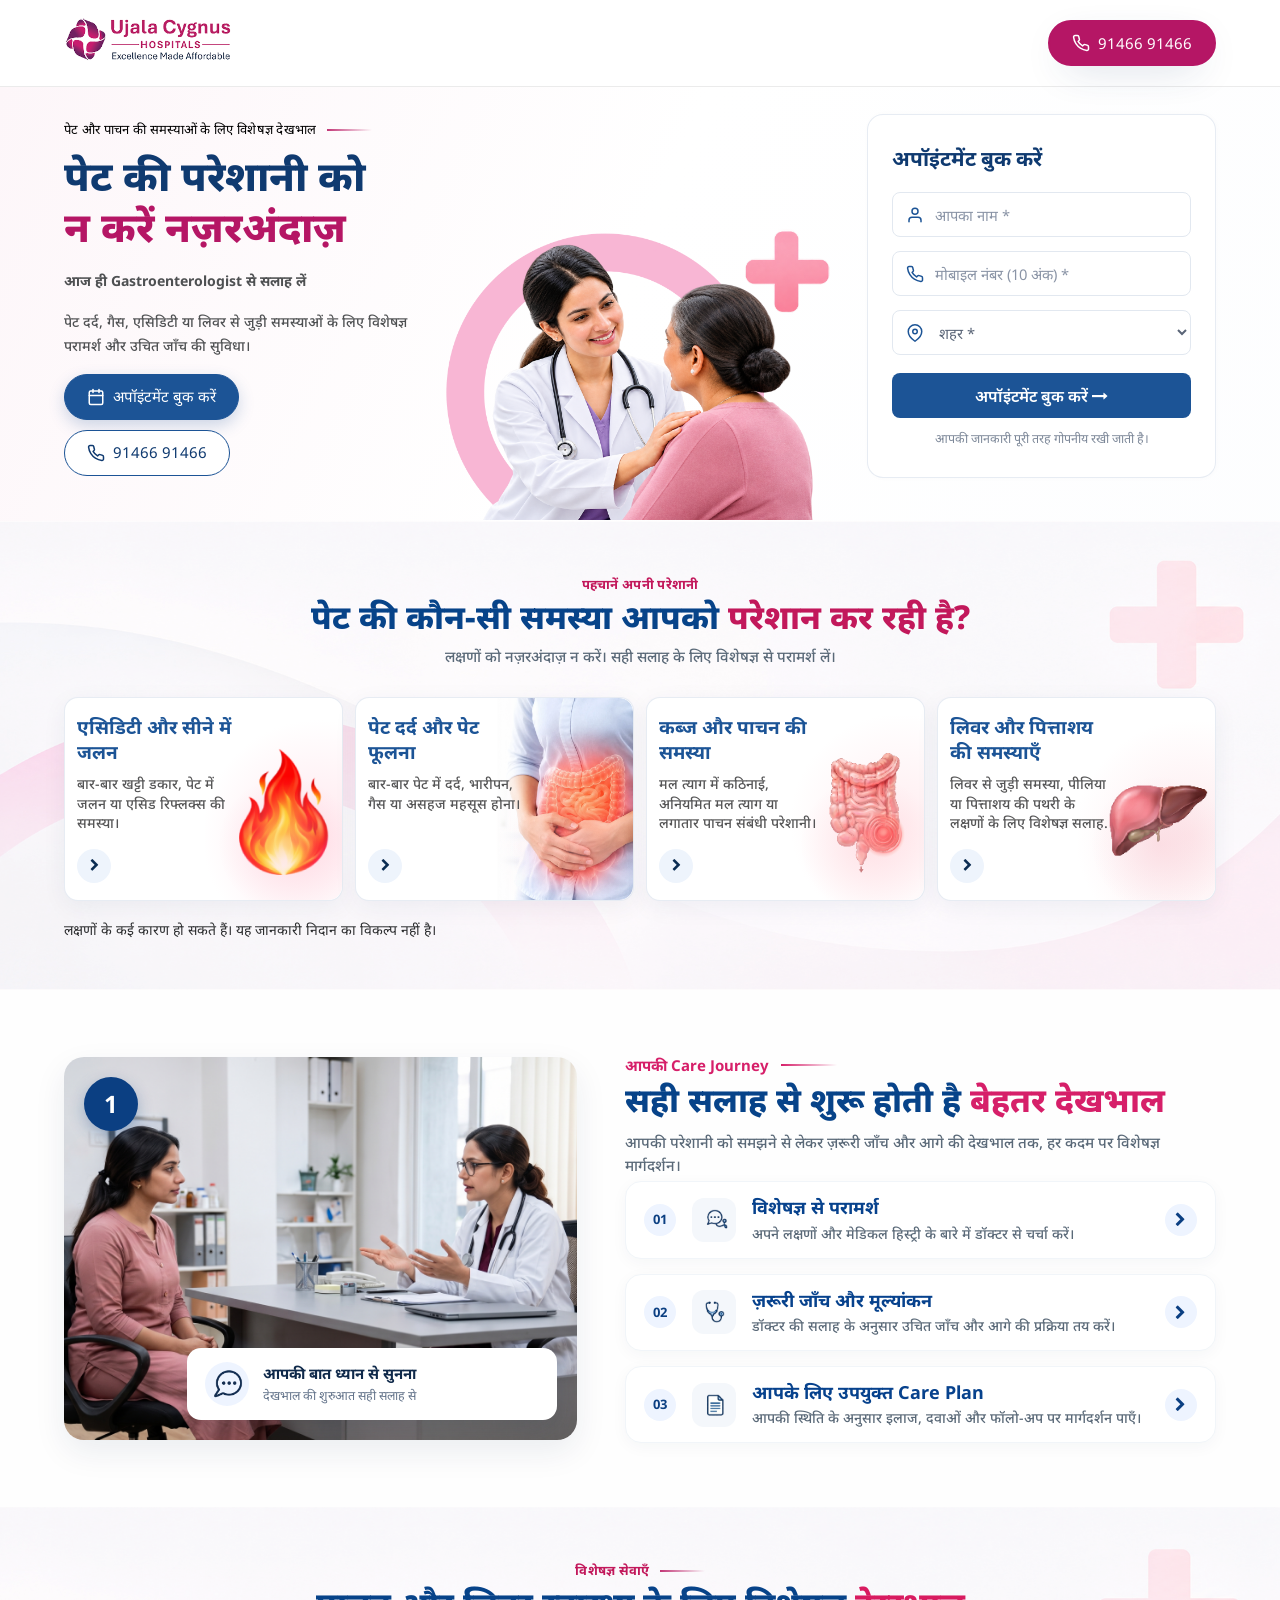
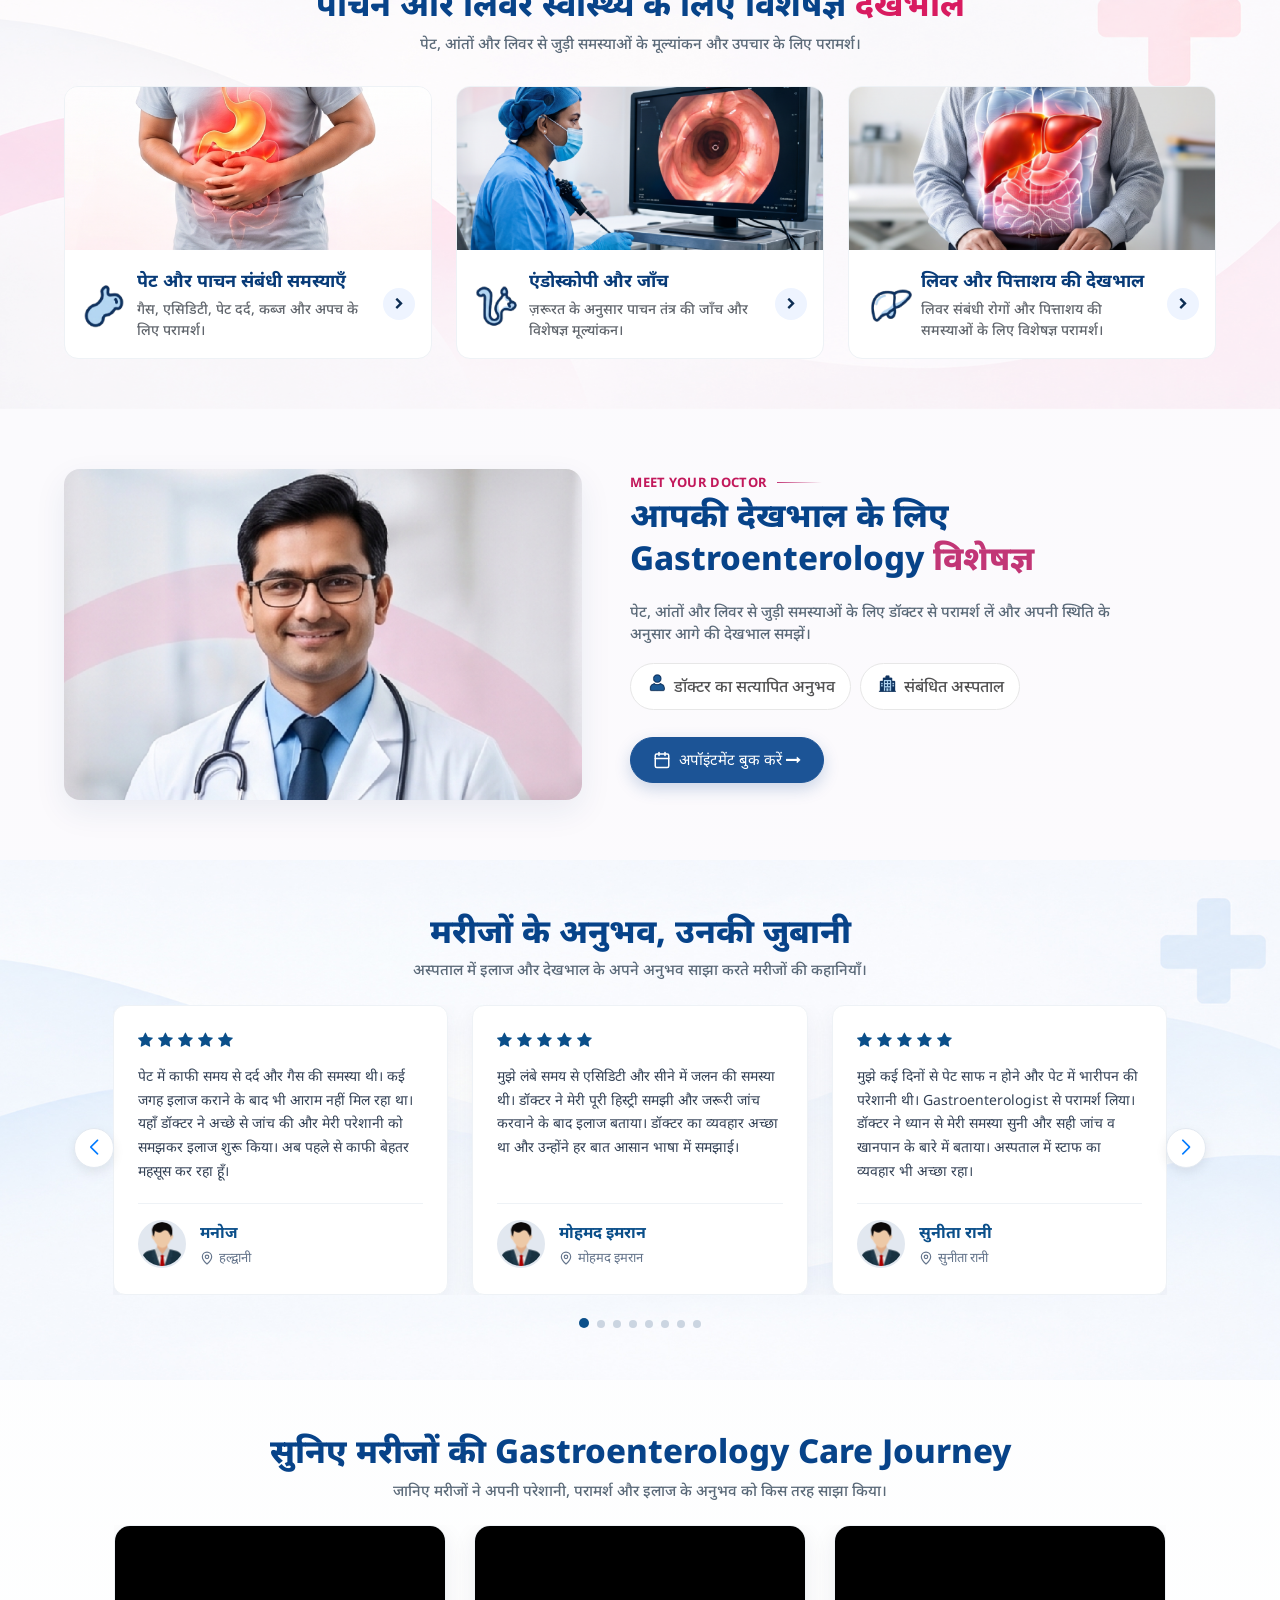
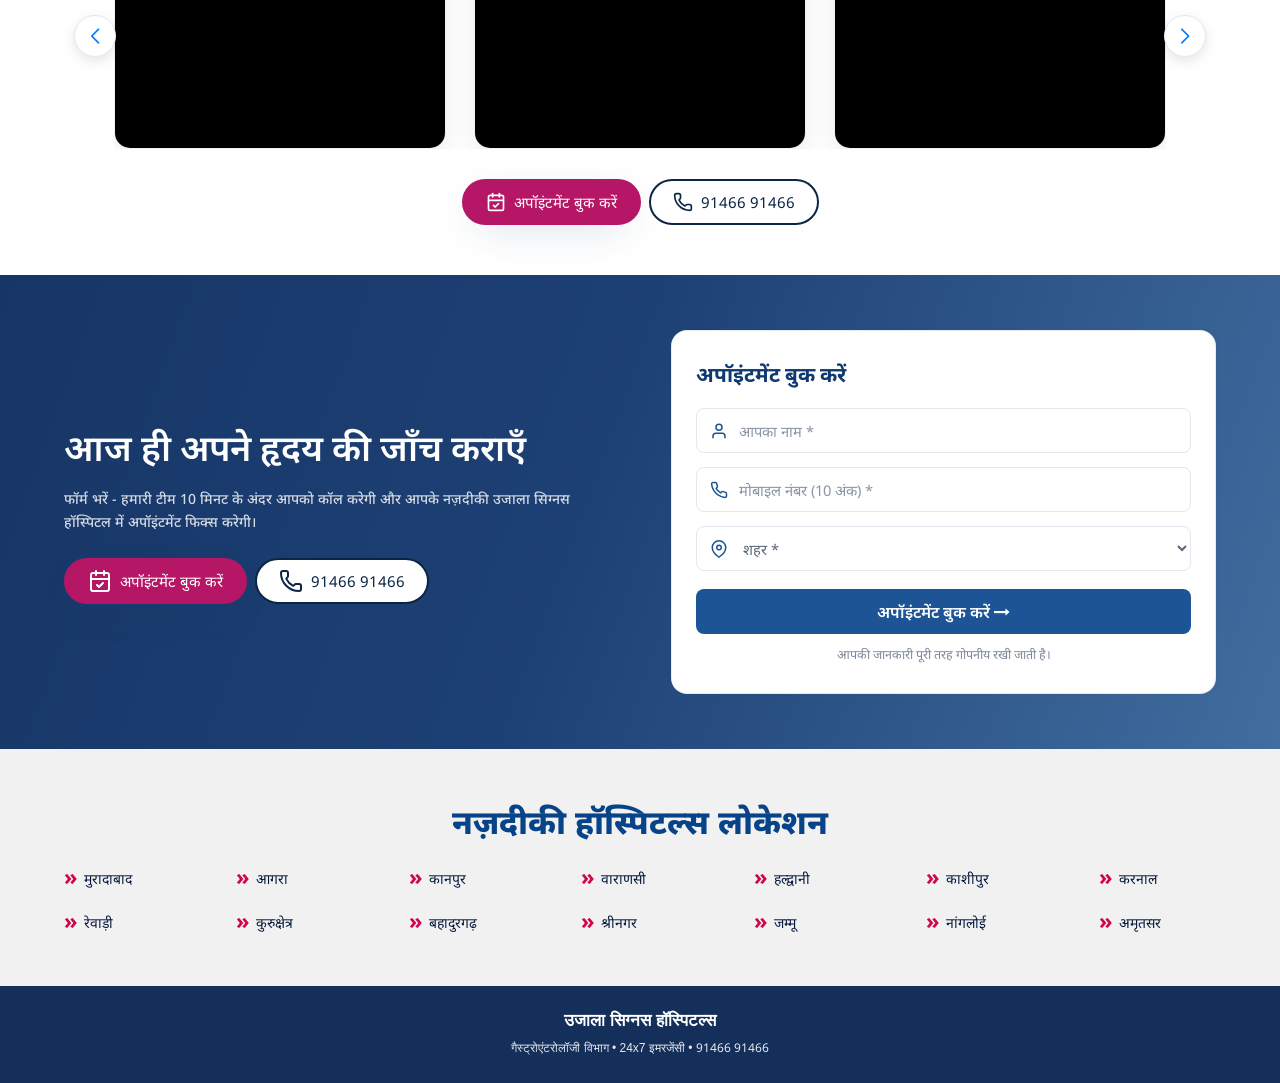
==== commit ad705456: "Initial commit" ====
--- a/index.html
+++ b/index.html
@@ -9,9 +9,10 @@
     <meta name="description"
         content="पेट दर्द, गैस, एसिडिटी या लिवर से जुड़ी समस्याओं के लिए विशेषज्ञ परामर्श और उचित जाँच की सुविधा। आज ही Gastroenterologist से सलाह लें।">
     <link rel="icon" href="assets/images/favicon.ico" type="image/x-icon" sizes="59x59" />
-  <link rel="preconnect" href="https://fonts.googleapis.com">
-<link rel="preconnect" href="https://fonts.gstatic.com" crossorigin>
-<link href="https://fonts.googleapis.com/css2?family=Noto+Sans:wght@400;500;600;700;800&display=swap" rel="stylesheet">
+    <link rel="preconnect" href="https://fonts.googleapis.com">
+    <link rel="preconnect" href="https://fonts.gstatic.com" crossorigin>
+    <link href="https://fonts.googleapis.com/css2?family=Noto+Sans:wght@400;500;600;700;800&display=swap"
+        rel="stylesheet">
     <link rel="stylesheet" href="assets/css/style.css?v=2">
     <link rel="stylesheet" href="https://cdn.jsdelivr.net/npm/swiper@11/swiper-bundle.min.css" />
     <link rel="stylesheet" href="https://cdnjs.cloudflare.com/ajax/libs/font-awesome/4.7.0/css/font-awesome.min.css">
@@ -41,17 +42,21 @@
     <!-- Mobile Sticky Dropdown Bar (Phone View) -->
     <div class="mobile-sticky-bar" id="mobileStickyBar">
         <div class="srcn-container">
-            <div class="mobile-sticky-pill" id="mobileStickyToggle" role="button" tabindex="0" aria-expanded="false" aria-label="अपॉइंटमेंट बुक करें ड्रॉपडाउन">
+            <div class="mobile-sticky-pill" id="mobileStickyToggle" role="button" tabindex="0" aria-expanded="false"
+                aria-label="अपॉइंटमेंट बुक करें ड्रॉपडाउन">
                 <div class="pill-content-left">
                     <span class="pill-phone-icon">
                         <svg width="18" height="18" viewBox="0 0 24 24" fill="#16a34a" aria-hidden="true">
-                            <path d="M20.01 15.38c-1.23 0-2.42-.2-3.53-.56a.977.977 0 00-1.01.24l-2.2 2.2a15.048 15.048 0 01-6.59-6.59l2.2-2.21a.96.96 0 00.25-1A11.396 11.396 0 018.57 3.9c0-.55-.45-1-1-1H4c-.55 0-1 .45-1 1 0 9.39 7.61 17 17 17 .55 0 1-.45 1-1v-3.52c0-.55-.45-1-.99-1z"/>
+                            <path
+                                d="M20.01 15.38c-1.23 0-2.42-.2-3.53-.56a.977.977 0 00-1.01.24l-2.2 2.2a15.048 15.048 0 01-6.59-6.59l2.2-2.21a.96.96 0 00.25-1A11.396 11.396 0 018.57 3.9c0-.55-.45-1-1-1H4c-.55 0-1 .45-1 1 0 9.39 7.61 17 17 17 .55 0 1-.45 1-1v-3.52c0-.55-.45-1-.99-1z" />
                         </svg>
                     </span>
                     <span class="pill-title">अपॉइंटमेंट बुक करें</span>
                 </div>
                 <span class="pill-chevron-box">
-                    <svg class="pill-chevron-icon" width="14" height="14" viewBox="0 0 24 24" fill="none" stroke="currentColor" stroke-width="2.5" stroke-linecap="round" stroke-linejoin="round" aria-hidden="true">
+                    <svg class="pill-chevron-icon" width="14" height="14" viewBox="0 0 24 24" fill="none"
+                        stroke="currentColor" stroke-width="2.5" stroke-linecap="round" stroke-linejoin="round"
+                        aria-hidden="true">
                         <polyline points="6 9 12 15 18 9"></polyline>
                     </svg>
                 </span>
@@ -62,8 +67,10 @@
                 <div class="form-card mobile-form-card">
                     <div class="mobile-dropdown-header">
                         <h2 class="form-title">अपॉइंटमेंट बुक करें</h2>
-                        <button type="button" class="mobile-dropdown-close" id="closeMobileDropdown" aria-label="बंद करें">
-                            <svg width="20" height="20" viewBox="0 0 24 24" fill="none" stroke="currentColor" stroke-width="2" stroke-linecap="round" stroke-linejoin="round">
+                        <button type="button" class="mobile-dropdown-close" id="closeMobileDropdown"
+                            aria-label="बंद करें">
+                            <svg width="20" height="20" viewBox="0 0 24 24" fill="none" stroke="currentColor"
+                                stroke-width="2" stroke-linecap="round" stroke-linejoin="round">
                                 <line x1="18" y1="6" x2="6" y2="18"></line>
                                 <line x1="6" y1="6" x2="18" y2="18"></line>
                             </svg>
@@ -528,9 +535,9 @@
 
                                     <div class="review-card-content-area">
                                         <p>
-                                            काफी समय से घुटने में दर्द था और चलने-फिरने में परेशानी होती थी। डॉक्टर ने
-                                            पूरी जांच के बाद समस्या को समझाया और इलाज शुरू किया। इलाज के बाद अब दर्द
-                                            काफी कम है और मैं पहले की तुलना में आराम से चल पा रहा हूं।
+                                            पेट में काफी समय से दर्द और गैस की समस्या थी। कई जगह इलाज कराने के बाद भी
+                                            आराम नहीं मिल रहा था। यहाँ डॉक्टर ने अच्छे से जांच की और मेरी परेशानी को
+                                            समझकर इलाज शुरू किया। अब पहले से काफी बेहतर महसूस कर रहा हूँ।
                                         </p>
                                     </div>
 
@@ -541,7 +548,7 @@
                                                     class="review-user-image">
                                             </div>
                                             <div class="review-user-location-wrapper">
-                                                <h3>राजेश कुमार </h3>
+                                                <h3>मनोज </h3>
                                                 <div class="review-user-location-wrappers">
                                                     <span class="review-user-location-icon">
                                                         <svg xmlns="http://www.w3.org/2000/svg" width="24" height="24"
@@ -578,9 +585,9 @@
 
                                     <div class="review-card-content-area">
                                         <p>
-                                            कंधे में काफी समय से दर्द और हाथ उठाने में परेशानी थी। डॉक्टर ने जांच के बाद
-                                            सही इलाज बताया। इलाज के बाद मेरी परेशानी में काफी सुधार हुआ है और अब मैं
-                                            रोजमर्रा के काम आसानी से कर पा रही हूं।"
+                                            मुझे लंबे समय से एसिडिटी और सीने में जलन की समस्या थी। डॉक्टर ने मेरी पूरी
+                                            हिस्ट्री समझी और जरूरी जांच करवाने के बाद इलाज बताया। डॉक्टर का व्यवहार
+                                            अच्छा था और उन्होंने हर बात आसान भाषा में समझाई।
                                         </p>
                                     </div>
 
@@ -591,7 +598,7 @@
                                                     class="review-user-image">
                                             </div>
                                             <div class="review-user-location-wrapper">
-                                                <h3>सीमा देवी </h3>
+                                                <h3>मोहमद इमरान </h3>
                                                 <div class="review-user-location-wrappers">
                                                     <span class="review-user-location-icon">
                                                         <svg xmlns="http://www.w3.org/2000/svg" width="24" height="24"
@@ -605,7 +612,7 @@
                                                             <circle cx="12" cy="10" r="3"></circle>
                                                         </svg>
                                                     </span>
-                                                    <span class="review-user-location">आगरा </span>
+                                                    <span class="review-user-location">मोहमद इमरान </span>
                                                 </div>
                                             </div>
                                         </div>
@@ -628,58 +635,10 @@
 
                                     <div class="review-card-content-area">
                                         <p>
-                                            घुटने के दर्द की वजह से सीढ़ियां चढ़ना और लंबे समय तक चलना मुश्किल हो गया
-                                            था। डॉक्टर ने जांच करके इलाज के बारे में विस्तार से समझाया। इलाज के बाद अब
-                                            चलने-फिरने में काफी आराम है।
-                                        </p>
-                                    </div>
-
-                                    <div class="review-user">
-                                        <div class="review-user-info">
-                                            <div class="review-user-image-wrapper">
-                                                <img src="assets/images/review-user-1.jpg" alt="Review User"
-                                                    class="review-user-image">
-                                            </div>
-                                            <div class="review-user-location-wrapper">
-                                                <h3>अनिल शर्मा </h3>
-                                                <div class="review-user-location-wrappers">
-                                                    <span class="review-user-location-icon">
-                                                        <svg xmlns="http://www.w3.org/2000/svg" width="24" height="24"
-                                                            viewBox="0 0 24 24" fill="none" stroke="currentColor"
-                                                            stroke-width="2" stroke-linecap="round"
-                                                            stroke-linejoin="round"
-                                                            class="lucide lucide-map-pin h-3 w-3" aria-hidden="true">
-                                                            <path
-                                                                d="M20 10c0 4.993-5.539 10.193-7.399 11.799a1 1 0 0 1-1.202 0C9.539 20.193 4 14.993 4 10a8 8 0 0 1 16 0">
-                                                            </path>
-                                                            <circle cx="12" cy="10" r="3"></circle>
-                                                        </svg>
-                                                    </span>
-                                                    <span class="review-user-location">करनाल </span>
-                                                </div>
-                                            </div>
-                                        </div>
-                                    </div>
-                                </div>
-                            </article>
-                        </div>
-
-                        <div class="swiper-slide">
-                            <article class="review-card">
-                                <div class="review-card-wrapper-inner">
-                                    <div class="stars">
-                                        <i class="fa fa-star" aria-hidden="true"></i>
-                                        <i class="fa fa-star" aria-hidden="true"></i>
-                                        <i class="fa fa-star" aria-hidden="true"></i>
-                                        <i class="fa fa-star" aria-hidden="true"></i>
-                                        <i class="fa fa-star" aria-hidden="true"></i>
-                                    </div>
-
-                                    <div class="review-card-content-area">
-                                        <p>
-                                            कमर दर्द की समस्या काफी समय से परेशान कर रही थी। बैठने और उठने में भी दिक्कत
-                                            होती थी। डॉक्टर ने मेरी जांच की और सही इलाज बताया। अब दर्द में काफी राहत है
-                                            और मैं अपने रोजमर्रा के काम बेहतर तरीके से कर पा रही हूं।
+                                            मुझे कई दिनों से पेट साफ न होने और पेट में भारीपन की परेशानी थी।
+                                            Gastroenterologist से परामर्श लिया। डॉक्टर ने ध्यान से मेरी समस्या सुनी और
+                                            सही जांच व खानपान के बारे में बताया। अस्पताल में स्टाफ का व्यवहार भी अच्छा
+                                            रहा।
                                         </p>
                                     </div>
 
@@ -704,7 +663,7 @@
                                                             <circle cx="12" cy="10" r="3"></circle>
                                                         </svg>
                                                     </span>
-                                                    <span class="review-user-location">मुरादाबाद </span>
+                                                    <span class="review-user-location">सुनीता रानी </span>
                                                 </div>
                                             </div>
                                         </div>
@@ -726,10 +685,9 @@
 
                                     <div class="review-card-content-area">
                                         <p>
-                                            घुटने में दर्द इतना बढ़ गया था कि कुछ दूर चलना भी मुश्किल लगता था। डॉक्टर ने
-                                            पूरी जांच के बाद इलाज की प्रक्रिया समझाई। इलाज के बाद अब पहले से काफी बेहतर
-                                            महसूस कर रहा हूं और चलने-फिरने में परेशानी कम हो गई है।
-
+                                            काफी समय से पेट में दर्द और खाना खाने के बाद परेशानी होती थी। यहाँ Gastro
+                                            डॉक्टर से दिखाया। डॉक्टर ने मेरी बात ध्यान से सुनी और इलाज के बारे में
+                                            विस्तार से समझाया। इलाज के बाद मेरी परेशानी में काफी सुधार हुआ है।
                                         </p>
                                     </div>
 
@@ -740,7 +698,7 @@
                                                     class="review-user-image">
                                             </div>
                                             <div class="review-user-location-wrapper">
-                                                <h3>सुरेश कुमार </h3>
+                                                <h3>विकाश सिंह </h3>
                                                 <div class="review-user-location-wrappers">
                                                     <span class="review-user-location-icon">
                                                         <svg xmlns="http://www.w3.org/2000/svg" width="24" height="24"
@@ -754,7 +712,7 @@
                                                             <circle cx="12" cy="10" r="3"></circle>
                                                         </svg>
                                                     </span>
-                                                    <span class="review-user-location"> पानीपत </span>
+                                                    <span class="review-user-location">आगरा</span>
                                                 </div>
                                             </div>
                                         </div>
@@ -776,9 +734,10 @@
 
                                     <div class="review-card-content-area">
                                         <p>
-                                            मेरे कूल्हे में काफी समय से दर्द था और चलने में परेशानी होती थी। डॉक्टर ने
-                                            जांच के बाद समस्या के बारे में समझाया और इलाज शुरू किया। इलाज के बाद मेरी
-                                            परेशानी में काफी सुधार हुआ है। डॉक्टर और स्टाफ का व्यवहार भी अच्छा रहा।
+                                            मुझे पेट में सूजन, गैस और अपच की समस्या रहती थी। डॉक्टर ने अच्छे से जांच की
+                                            और दवाइयों के साथ खानपान में बदलाव करने की सलाह दी। डॉक्टर ने बहुत धैर्य से
+                                            मेरी सभी बातें सुनीं। अस्पताल का अनुभव अच्छा रहा।
+
                                         </p>
                                     </div>
 
@@ -789,7 +748,7 @@
                                                     class="review-user-image">
                                             </div>
                                             <div class="review-user-location-wrapper">
-                                                <h3>कविता शर्मा </h3>
+                                                <h3>मीनू अहीरवाल</h3>
                                                 <div class="review-user-location-wrappers">
                                                     <span class="review-user-location-icon">
                                                         <svg xmlns="http://www.w3.org/2000/svg" width="24" height="24"
@@ -803,7 +762,7 @@
                                                             <circle cx="12" cy="10" r="3"></circle>
                                                         </svg>
                                                     </span>
-                                                    <span class="review-user-location"> जम्मू </span>
+                                                    <span class="review-user-location"> रेवाड़ी</span>
                                                 </div>
                                             </div>
                                         </div>
@@ -825,9 +784,9 @@
 
                                     <div class="review-card-content-area">
                                         <p>
-                                            हाथ में चोट लगने के बाद काफी दर्द और सूजन थी। अस्पताल में डॉक्टर ने तुरंत
-                                            जांच करके इलाज शुरू किया। पूरी प्रक्रिया के दौरान डॉक्टर ने हर बात समझाई। अब
-                                            हाथ की परेशानी काफी कम है और मैं अपने काम सामान्य रूप से कर पा रहा हूं।
+                                            मुझे काफी समय से पेट में जलन और खट्टी डकार आने की परेशानी थी। डॉक्टर ने सही
+                                            तरीके से जांच की और मेरी समस्या के बारे में विस्तार से बताया। इलाज और जरूरी
+                                            सावधानियों को समझाया। अब मेरी परेशानी पहले से काफी कम है।
                                         </p>
                                     </div>
 
@@ -838,7 +797,7 @@
                                                     class="review-user-image">
                                             </div>
                                             <div class="review-user-location-wrapper">
-                                                <h3>मोहन सिंह </h3>
+                                                <h3>मुस्कान शर्मा</h3>
                                                 <div class="review-user-location-wrappers">
                                                     <span class="review-user-location-icon">
                                                         <svg xmlns="http://www.w3.org/2000/svg" width="24" height="24"
@@ -852,7 +811,7 @@
                                                             <circle cx="12" cy="10" r="3"></circle>
                                                         </svg>
                                                     </span>
-                                                    <span class="review-user-location">काशीपुर </span>
+                                                    <span class="review-user-location">जम्मू</span>
                                                 </div>
                                             </div>
                                         </div>
@@ -860,6 +819,7 @@
                                 </div>
                             </article>
                         </div>
+
                         <div class="swiper-slide">
                             <article class="review-card">
                                 <div class="review-card-wrapper-inner">
@@ -873,9 +833,9 @@
 
                                     <div class="review-card-content-area">
                                         <p>
-                                            घुटनों के दर्द के कारण रोजमर्रा के काम करना मुश्किल हो गया था। डॉक्टर ने
-                                            पूरी जांच के बाद इलाज का सही तरीका समझाया। इलाज के बाद अब दर्द में काफी राहत
-                                            है और मैं पहले की तरह अपने काम कर पा रही हूं।
+                                            पेट दर्द और बार-बार दस्त होने की वजह से काफी परेशान था। अस्पताल में
+                                            Gastroenterology विभाग में डॉक्टर से परामर्श लिया। डॉक्टर और स्टाफ दोनों ने
+                                            अच्छे से सहयोग किया। जांच और इलाज की पूरी प्रक्रिया मुझे समझाई गई।
                                         </p>
                                     </div>
 
@@ -886,7 +846,7 @@
                                                     class="review-user-image">
                                             </div>
                                             <div class="review-user-location-wrapper">
-                                                <h3>मीनू देवी </h3>
+                                                <h3>अर्शलान अहमद</h3>
                                                 <div class="review-user-location-wrappers">
                                                     <span class="review-user-location-icon">
                                                         <svg xmlns="http://www.w3.org/2000/svg" width="24" height="24"
@@ -900,7 +860,55 @@
                                                             <circle cx="12" cy="10" r="3"></circle>
                                                         </svg>
                                                     </span>
-                                                    <span class="review-user-location">रेवाड़ी </span>
+                                                    <span class="review-user-location">श्रीनगर</span>
+                                                </div>
+                                            </div>
+                                        </div>
+                                    </div>
+                                </div>
+                            </article>
+                        </div>
+                        <div class="swiper-slide">
+                            <article class="review-card">
+                                <div class="review-card-wrapper-inner">
+                                    <div class="stars">
+                                        <i class="fa fa-star" aria-hidden="true"></i>
+                                        <i class="fa fa-star" aria-hidden="true"></i>
+                                        <i class="fa fa-star" aria-hidden="true"></i>
+                                        <i class="fa fa-star" aria-hidden="true"></i>
+                                        <i class="fa fa-star" aria-hidden="true"></i>
+                                    </div>
+
+                                    <div class="review-card-content-area">
+                                        <p>
+                                            मुझे लंबे समय से कब्ज और पेट में भारीपन की शिकायत थी। डॉक्टर ने मेरी समस्या
+                                            को गंभीरता से सुना और जरूरी सलाह दी। इलाज के साथ खानपान और दिनचर्या में
+                                            बदलाव के बारे में भी बताया। मेरा अनुभव अच्छा रहा।
+                                        </p>
+                                    </div>
+
+                                    <div class="review-user">
+                                        <div class="review-user-info">
+                                            <div class="review-user-image-wrapper">
+                                                <img src="assets/images/review-user-1.jpg" alt="Review User"
+                                                    class="review-user-image">
+                                            </div>
+                                            <div class="review-user-location-wrapper">
+                                                <h3>प्रेम श्रीवास्तव </h3>
+                                                <div class="review-user-location-wrappers">
+                                                    <span class="review-user-location-icon">
+                                                        <svg xmlns="http://www.w3.org/2000/svg" width="24" height="24"
+                                                            viewBox="0 0 24 24" fill="none" stroke="currentColor"
+                                                            stroke-width="2" stroke-linecap="round"
+                                                            stroke-linejoin="round"
+                                                            class="lucide lucide-map-pin h-3 w-3" aria-hidden="true">
+                                                            <path
+                                                                d="M20 10c0 4.993-5.539 10.193-7.399 11.799a1 1 0 0 1-1.202 0C9.539 20.193 4 14.993 4 10a8 8 0 0 1 16 0">
+                                                            </path>
+                                                            <circle cx="12" cy="10" r="3"></circle>
+                                                        </svg>
+                                                    </span>
+                                                    <span class="review-user-location">कानपुर</span>
                                                 </div>
                                             </div>
                                         </div>
@@ -929,215 +937,107 @@
 
                 </p>
             </div>
+
+
             <div class="video-slider-wrapper">
 
                 <div class="swiper video-section">
-
                     <div class="swiper-wrapper">
 
                         <!-- Video 1 -->
                         <div class="swiper-slide">
                             <article class="video-card">
                                 <div class="video-card-wrapper-inner">
-
                                     <div class="video-wrapper">
-
                                         <div class="video-container">
-                                            <iframe src="https://www.youtube.com/embed/SOrjYrGuL7Y"
-                                                title="मरीज़ का अनुभव – हृदय रोग इलाज" frameborder="0"
+                                            <iframe src="https://www.youtube.com/embed/iG8HFGmpjBQ"
+                                                title="YouTube Short 1" frameborder="0"
                                                 allow="accelerometer; autoplay; clipboard-write; encrypted-media; gyroscope; picture-in-picture; web-share"
-                                                referrerpolicy="strict-origin-when-cross-origin" allowfullscreen>
-                                            </iframe>
+                                                allowfullscreen></iframe>
                                         </div>
-
-
-
-                                    </div>
-
+                                    </div>
                                 </div>
                             </article>
                         </div>
-
 
                         <!-- Video 2 -->
                         <div class="swiper-slide">
                             <article class="video-card">
                                 <div class="video-card-wrapper-inner">
-
                                     <div class="video-wrapper">
-
                                         <div class="video-container">
-                                            <iframe src="https://www.youtube.com/embed/ArpQaVYHYMg"
-                                                title="एंजियोप्लास्टी के बाद नई ज़िंदगी" frameborder="0"
+                                            <iframe src="https://www.youtube.com/embed/Mj73ZzcdWrA"
+                                                title="YouTube Short 2" frameborder="0"
                                                 allow="accelerometer; autoplay; clipboard-write; encrypted-media; gyroscope; picture-in-picture; web-share"
-                                                referrerpolicy="strict-origin-when-cross-origin" allowfullscreen>
-                                            </iframe>
+                                                allowfullscreen></iframe>
                                         </div>
-
-
-
-                                    </div>
-
+                                    </div>
                                 </div>
                             </article>
                         </div>
-
 
                         <!-- Video 3 -->
                         <div class="swiper-slide">
                             <article class="video-card">
                                 <div class="video-card-wrapper-inner">
-
                                     <div class="video-wrapper">
-
                                         <div class="video-container">
-                                            <iframe src="https://www.youtube.com/embed/4y9gOLE-IbQ"
-                                                title="परिवार का भरोसा – उजाला सिग्नस" frameborder="0"
+                                            <iframe src="https://www.youtube.com/embed/5lVnUh0uQrQ"
+                                                title="YouTube Short 3" frameborder="0"
                                                 allow="accelerometer; autoplay; clipboard-write; encrypted-media; gyroscope; picture-in-picture; web-share"
-                                                referrerpolicy="strict-origin-when-cross-origin" allowfullscreen>
-                                            </iframe>
+                                                allowfullscreen></iframe>
                                         </div>
-
-
-
-                                    </div>
-
+                                    </div>
                                 </div>
                             </article>
                         </div>
-
 
                         <!-- Video 4 -->
                         <div class="swiper-slide">
                             <article class="video-card">
                                 <div class="video-card-wrapper-inner">
-
                                     <div class="video-wrapper">
-
                                         <div class="video-container">
-                                            <iframe src="https://www.youtube.com/embed/vYgimR6F8uo"
-                                                title="बायपास सर्जरी के बाद स्वस्थ जीवन" frameborder="0"
+                                            <iframe src="https://www.youtube.com/embed/SKSnOA0hbO4"
+                                                title="YouTube Short 4" frameborder="0"
                                                 allow="accelerometer; autoplay; clipboard-write; encrypted-media; gyroscope; picture-in-picture; web-share"
-                                                referrerpolicy="strict-origin-when-cross-origin" allowfullscreen>
-                                            </iframe>
+                                                allowfullscreen></iframe>
                                         </div>
-
-
-                                    </div>
-
+                                    </div>
                                 </div>
                             </article>
                         </div>
-
 
                         <!-- Video 5 -->
                         <div class="swiper-slide">
                             <article class="video-card">
                                 <div class="video-card-wrapper-inner">
-
                                     <div class="video-wrapper">
-
                                         <div class="video-container">
-                                            <iframe src="https://www.youtube.com/embed/z7AL0scNLV4"
-                                                title="बायपास सर्जरी के बाद स्वस्थ जीवन" frameborder="0"
+                                            <iframe src="https://www.youtube.com/embed/h1RKuq3zLCQ"
+                                                title="YouTube Short 5" frameborder="0"
                                                 allow="accelerometer; autoplay; clipboard-write; encrypted-media; gyroscope; picture-in-picture; web-share"
-                                                referrerpolicy="strict-origin-when-cross-origin" allowfullscreen>
-                                            </iframe>
+                                                allowfullscreen></iframe>
                                         </div>
-
-
-                                    </div>
-
+                                    </div>
                                 </div>
                             </article>
                         </div>
 
-
-                        <!-- Video 6 -->
-                        <div class="swiper-slide">
-                            <article class="video-card">
-                                <div class="video-card-wrapper-inner">
-
-                                    <div class="video-wrapper">
-
-                                        <div class="video-container">
-                                            <iframe src="https://www.youtube.com/embed/2sVJnukJfeU"
-                                                title="मरीज़ का अनुभव – हृदय रोग इलाज" frameborder="0"
-                                                allow="accelerometer; autoplay; clipboard-write; encrypted-media; gyroscope; picture-in-picture; web-share"
-                                                referrerpolicy="strict-origin-when-cross-origin" allowfullscreen>
-                                            </iframe>
-                                        </div>
-
-
-
-                                    </div>
-
-                                </div>
-                            </article>
-                        </div>
-
-
-                        <!-- Video 7 -->
-                        <div class="swiper-slide">
-                            <article class="video-card">
-                                <div class="video-card-wrapper-inner">
-
-                                    <div class="video-wrapper">
-
-                                        <div class="video-container">
-                                            <iframe src="https://www.youtube.com/embed/mkYaXCvjmL8"
-                                                title="मरीज़ का अनुभव – हृदय रोग इलाज" frameborder="0"
-                                                allow="accelerometer; autoplay; clipboard-write; encrypted-media; gyroscope; picture-in-picture; web-share"
-                                                referrerpolicy="strict-origin-when-cross-origin" allowfullscreen>
-                                            </iframe>
-                                        </div>
-
-
-                                    </div>
-
-                                </div>
-                            </article>
-                        </div>
-
-
-                        <!-- Video 8 -->
-                        <div class="swiper-slide">
-                            <article class="video-card">
-                                <div class="video-card-wrapper-inner">
-
-                                    <div class="video-wrapper">
-
-                                        <div class="video-container">
-                                            <iframe src="https://www.youtube.com/embed/qVmFnlXzbAE?start=8"
-                                                title="मरीज़ का अनुभव – हृदय रोग इलाज" frameborder="0"
-                                                allow="accelerometer; autoplay; clipboard-write; encrypted-media; gyroscope; picture-in-picture; web-share"
-                                                referrerpolicy="strict-origin-when-cross-origin" allowfullscreen>
-                                            </iframe>
-                                        </div>
-
-
-
-                                    </div>
-
-                                </div>
-                            </article>
-                        </div>
-
-                    </div>
-                </div>
-
-
-                <!-- Previous -->
+                    </div>
+                </div>
+
+                <!-- Previous Button -->
                 <button class="swiper-button-prev video-prev" type="button" aria-label="Previous video">
                 </button>
 
-                <!-- Next -->
+                <!-- Next Button -->
                 <button class="swiper-button-next video-next" type="button" aria-label="Next video">
                 </button>
 
-
-
-            </div>
+            </div>
+
+
 
 
             <!-- Buttons -->
--- a/assets/css/style.css
+++ b/assets/css/style.css
@@ -21,7 +21,7 @@
 }
 
 body {
-   font-family: 'Noto Sans', sans-serif;
+    font-family: 'Noto Sans', sans-serif;
     background-color: rgb(255, 255, 255);
     color: var(--navy);
     line-height: 1.5;
@@ -152,7 +152,7 @@
 .hero-actions {
     display: flex;
     flex-wrap: wrap;
-    gap: 14px;
+    gap: 10px;
 }
 
 .btn {
@@ -928,7 +928,11 @@
     flex: 1 1 0%;
 }
 
-.section-eyebrow {display: inline-flex;align-items: center;gap: 10px;}
+.section-eyebrow {
+    display: inline-flex;
+    align-items: center;
+    gap: 10px;
+}
 
 .section-eyebrow::after {
     content: "";
@@ -1389,22 +1393,22 @@
     display: flex;
     flex-wrap: wrap;
     align-items: center;
-    gap: 12px;
+    gap: 9px;
     margin-bottom: 27px;
 }
 
 .trust-badge {
     display: inline-flex;
     align-items: center;
-    gap: 10px;
+    gap: 6px;
     background-color: #fff;
-    padding: 8px 18px;
+    padding: 8px 15px;
     border-radius: 9999px;
     border: 1px solid #e7e7e7;
 }
 
 .trust-badge-icon img {
-    max-width: 26px;
+    max-width: 22px;
 }
 
 .trust-badge-text {
@@ -1572,7 +1576,7 @@
 
     .btn {
         width: max-content;
-        max-width: 200px;
+        max-width: 170px;
         font-size: 14px;
     }
 
@@ -1602,7 +1606,7 @@
     }
 
     .problem-section .section-title {
-        font-size: 21px;
+        font-size: 20px;
     }
 
     .problem-section .section-subtitle {
@@ -1621,21 +1625,10 @@
 
     .problem-disclaimer-text {
         text-align: center;
-    }
-}
-
-@media (max-width: 960px) {
-    .care-journey-layout {
-        grid-template-columns: 1fr;
-        gap: 36px;
-    }
-
-    .care-journey-photo {
-        max-width: 600px;
-        width: 100%;
-        margin: 0px auto;
-    }
-}
+        font-size: 13px;
+    }
+}
+
 
 @media (max-width: 560px) {
     .care-journey-section {
@@ -1692,6 +1685,10 @@
         gap: 20px;
     }
 
+    .problem-card-desc {
+        max-width: 213px;
+    }
+
     .services-section .section-title {
         font-size: 21px;
     }
@@ -1775,6 +1772,23 @@
 }
 
 @media (max-width: 991px) {
+    .care-journey-layout {
+        grid-template-columns: 1fr;
+        gap: 36px;
+    }
+
+    .care-journey-content {
+        display: flex;
+        flex-direction: column;
+        gap: 12px;
+    }
+
+    .care-journey-photo {
+        max-width: 600px;
+        width: 100%;
+        margin: 0px auto;
+    }
+
     .video-section-area {
         padding: 45px 0px;
     }
@@ -1834,7 +1848,7 @@
 
     .video-card-btns .btn {
         width: 100%;
-        padding: 7px 19px;
+        padding: 7px 6px;
         font-size: 14px;
     }
 }
@@ -1897,7 +1911,6 @@
 
 @media (max-width: 480px) {
     .hero-actions {
-        flex-direction: column;
         align-items: stretch;
     }
 
@@ -1916,7 +1929,7 @@
 
     .hospital-locations h2 {
         font-size: 26px;
-        margin-bottom: 22px;
+        margin-bottom: 5px;
     }
 
     .hospital-locations ul.menu-footer-our-hospitals-list {
@@ -1961,8 +1974,7 @@
     }
 
     .hero-content,
-    .form-card {
-    }
+    .form-card {}
 
     .hero-title {
         font-size: clamp(1.8rem, 3.5vw, 2.4rem);
@@ -2026,6 +2038,8 @@
 
     .hero-actions {
         justify-content: left;
+        flex-wrap: nowrap;
+        gap: 7px;
     }
 
     .hero-actions .btn {}
@@ -2337,16 +2351,20 @@
     background: linear-gradient(110deg, rgb(23, 54, 103) 0%, rgb(29, 64, 116) 45%, rgb(65, 109, 159) 100%);
     padding: 55px 0px;
 }
+
 .hero-buttons {
     display: flex;
-    gap: 10px;
-}
+    gap: 8px;
+    flex-wrap: wrap;
+}
+
 .heart-check-container {
     display: grid;
     grid-template-columns: 1fr 545px;
     align-items: center;
     gap: 32px;
 }
+
 .heart-check-title {
     color: rgb(255, 255, 255);
     font-size: clamp(24px, 3.2vw, 36px);
@@ -2355,6 +2373,7 @@
     margin-bottom: 12px;
     text-align: start;
 }
+
 .heart-check-description {
     color: rgba(255, 255, 255, 0.82);
     font-size: 14px;
@@ -2363,6 +2382,7 @@
     max-width: 520px;
     margin-bottom: 25px;
 }
+
 @media (max-width: 991px) {
     .heart-check-container {
         grid-template-columns: 1fr;
@@ -2502,6 +2522,7 @@
             opacity: 0;
             transform: translateY(-8px);
         }
+
         to {
             opacity: 1;
             transform: translateY(0);
@@ -2569,8 +2590,13 @@
     }
 
     @keyframes backdropFadeIn {
-        from { opacity: 0; }
-        to { opacity: 1; }
+        from {
+            opacity: 0;
+        }
+
+        to {
+            opacity: 1;
+        }
     }
 }
 
@@ -2578,15 +2604,18 @@
     .pill-title {
         font-size: 14px;
     }
+
     .pill-content-left {
         gap: 8px;
     }
+
     .pill-phone-icon {
         width: 32px;
         height: 32px;
         min-width: 32px;
     }
+
     .mobile-sticky-pill {
         padding: 8px 12px;
     }
-}
+}
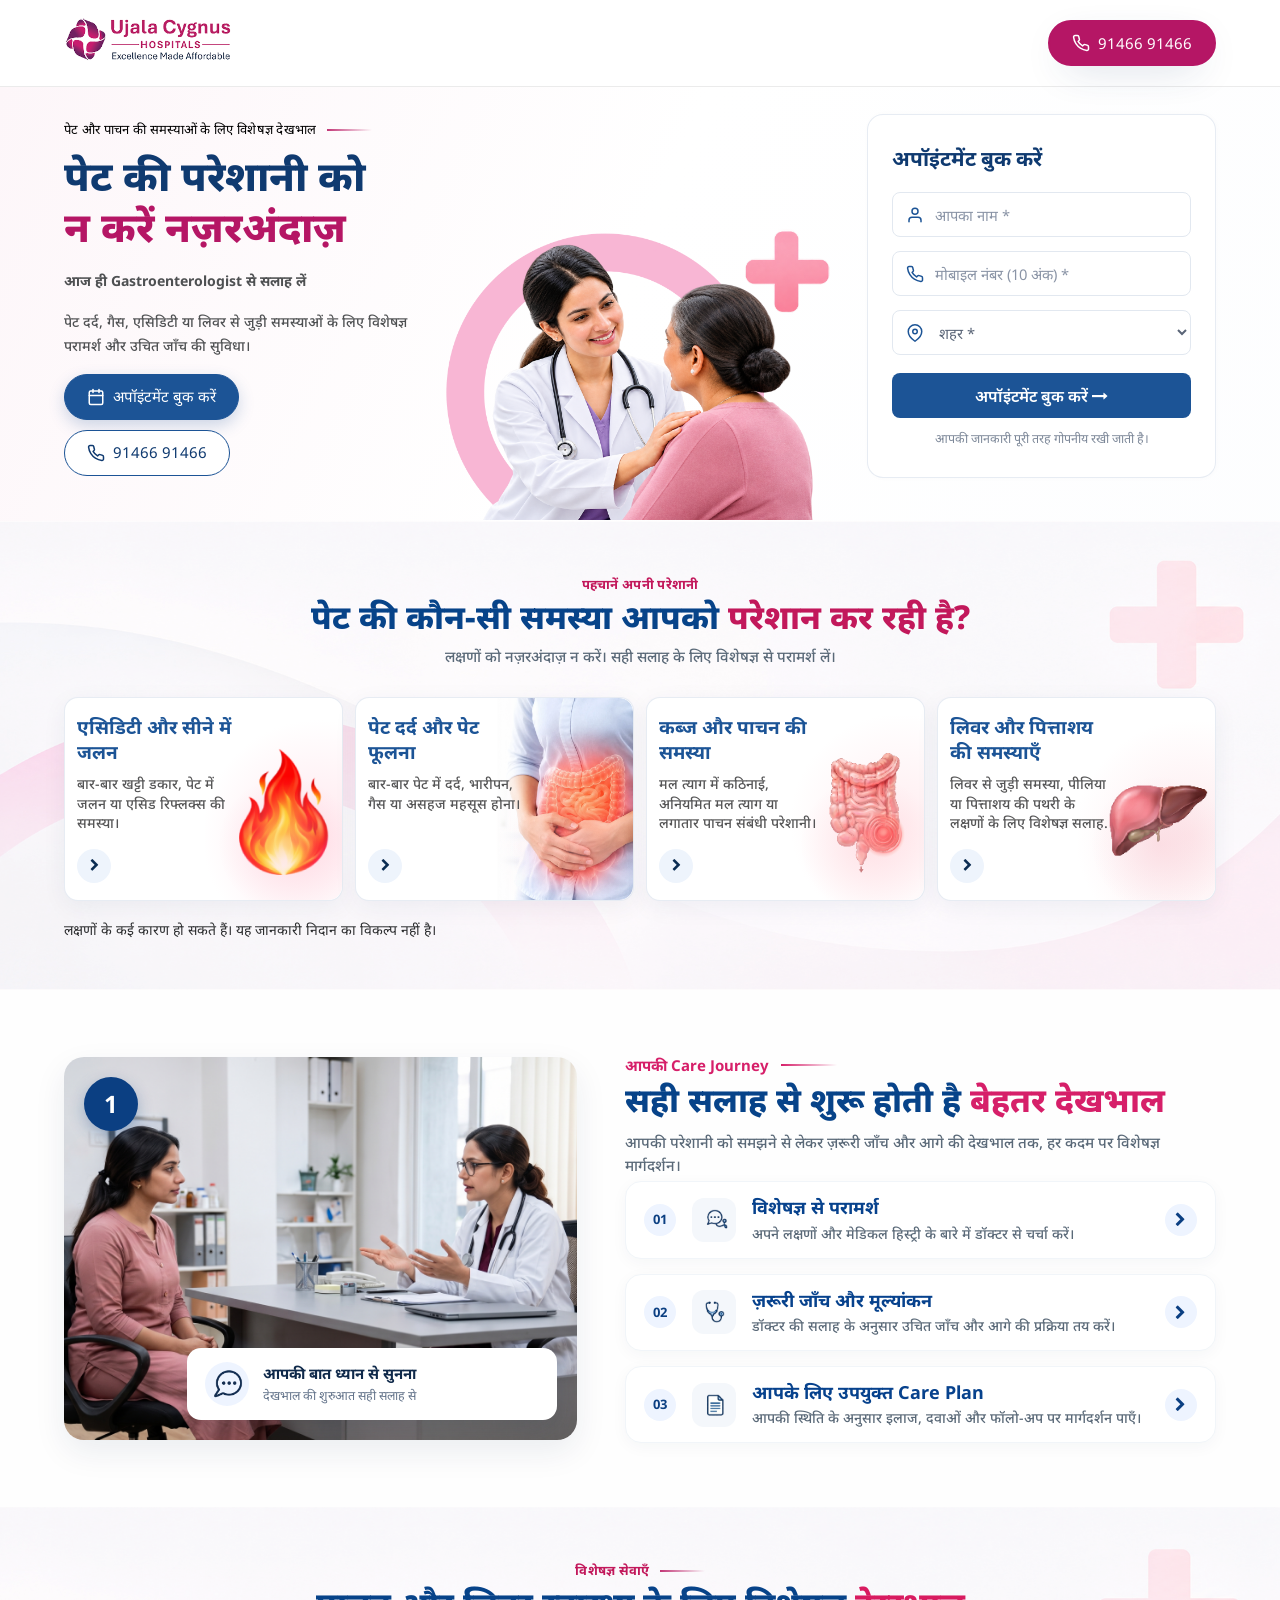
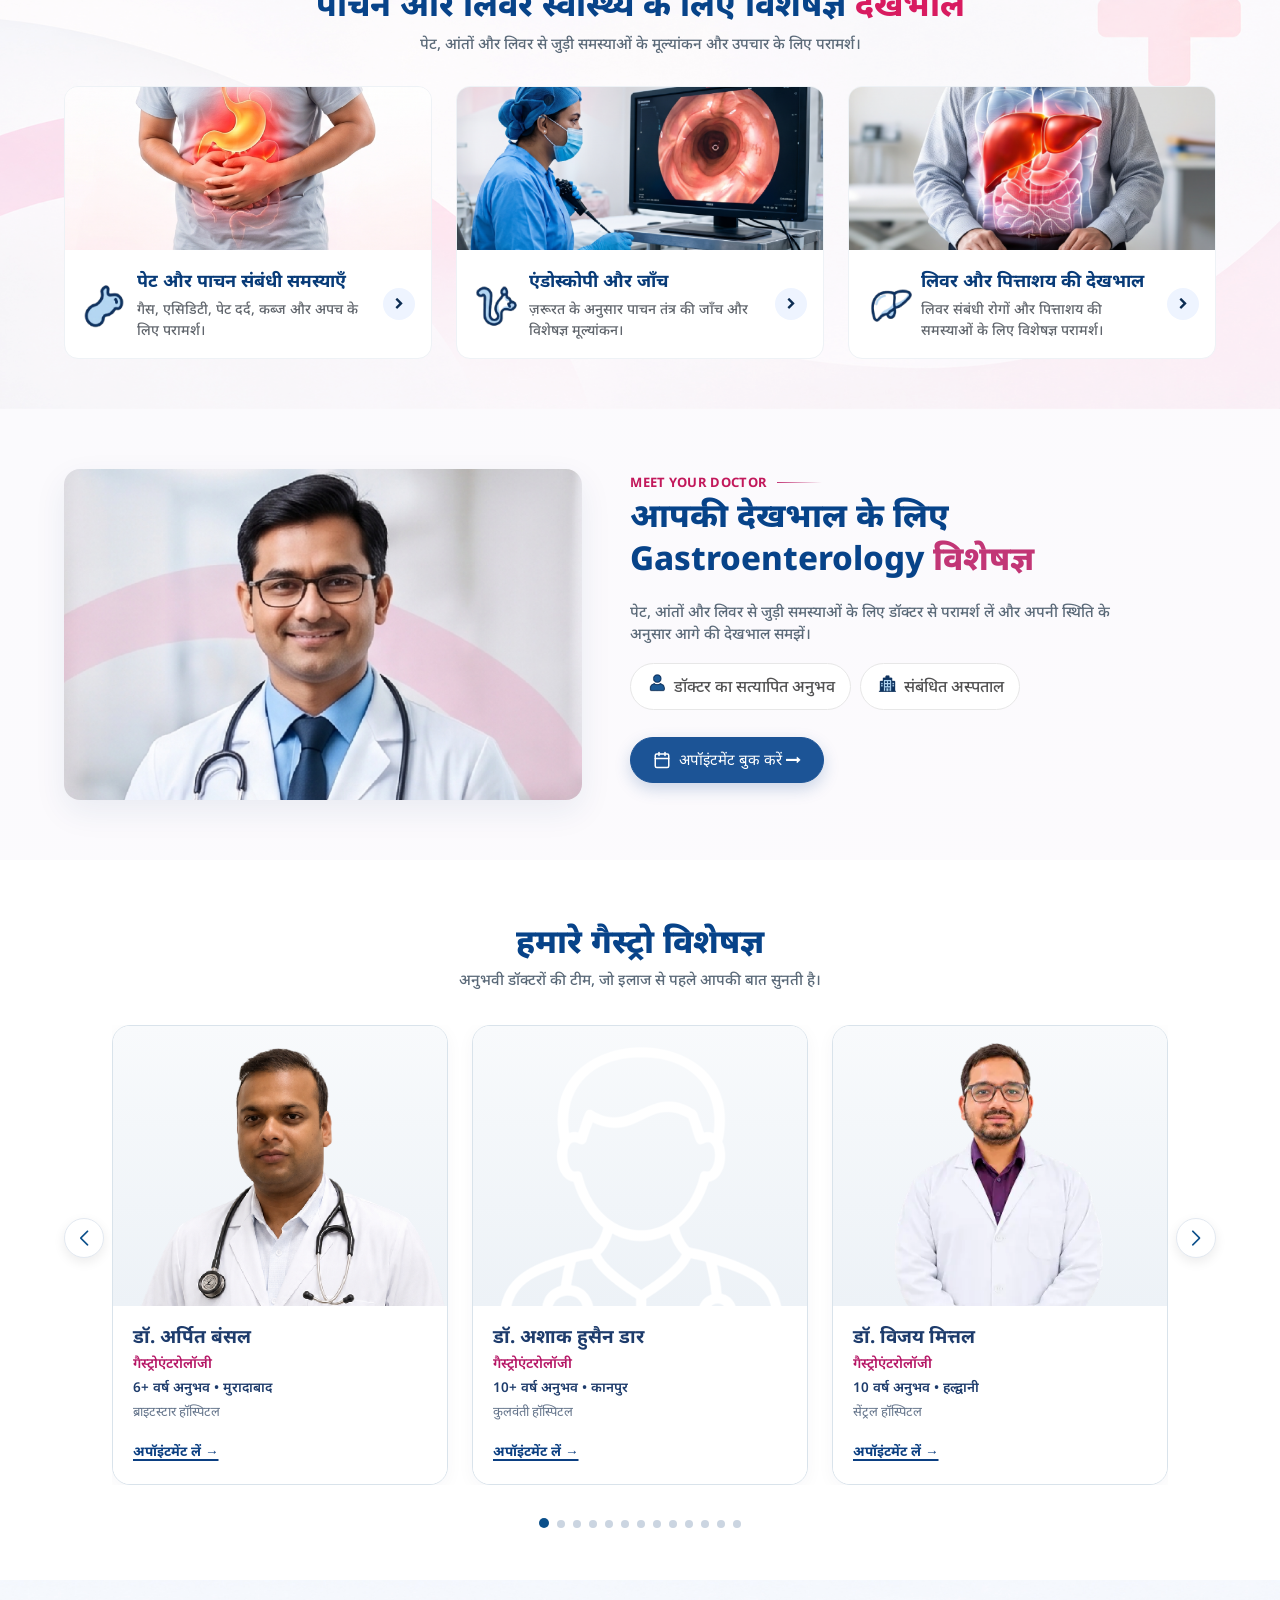
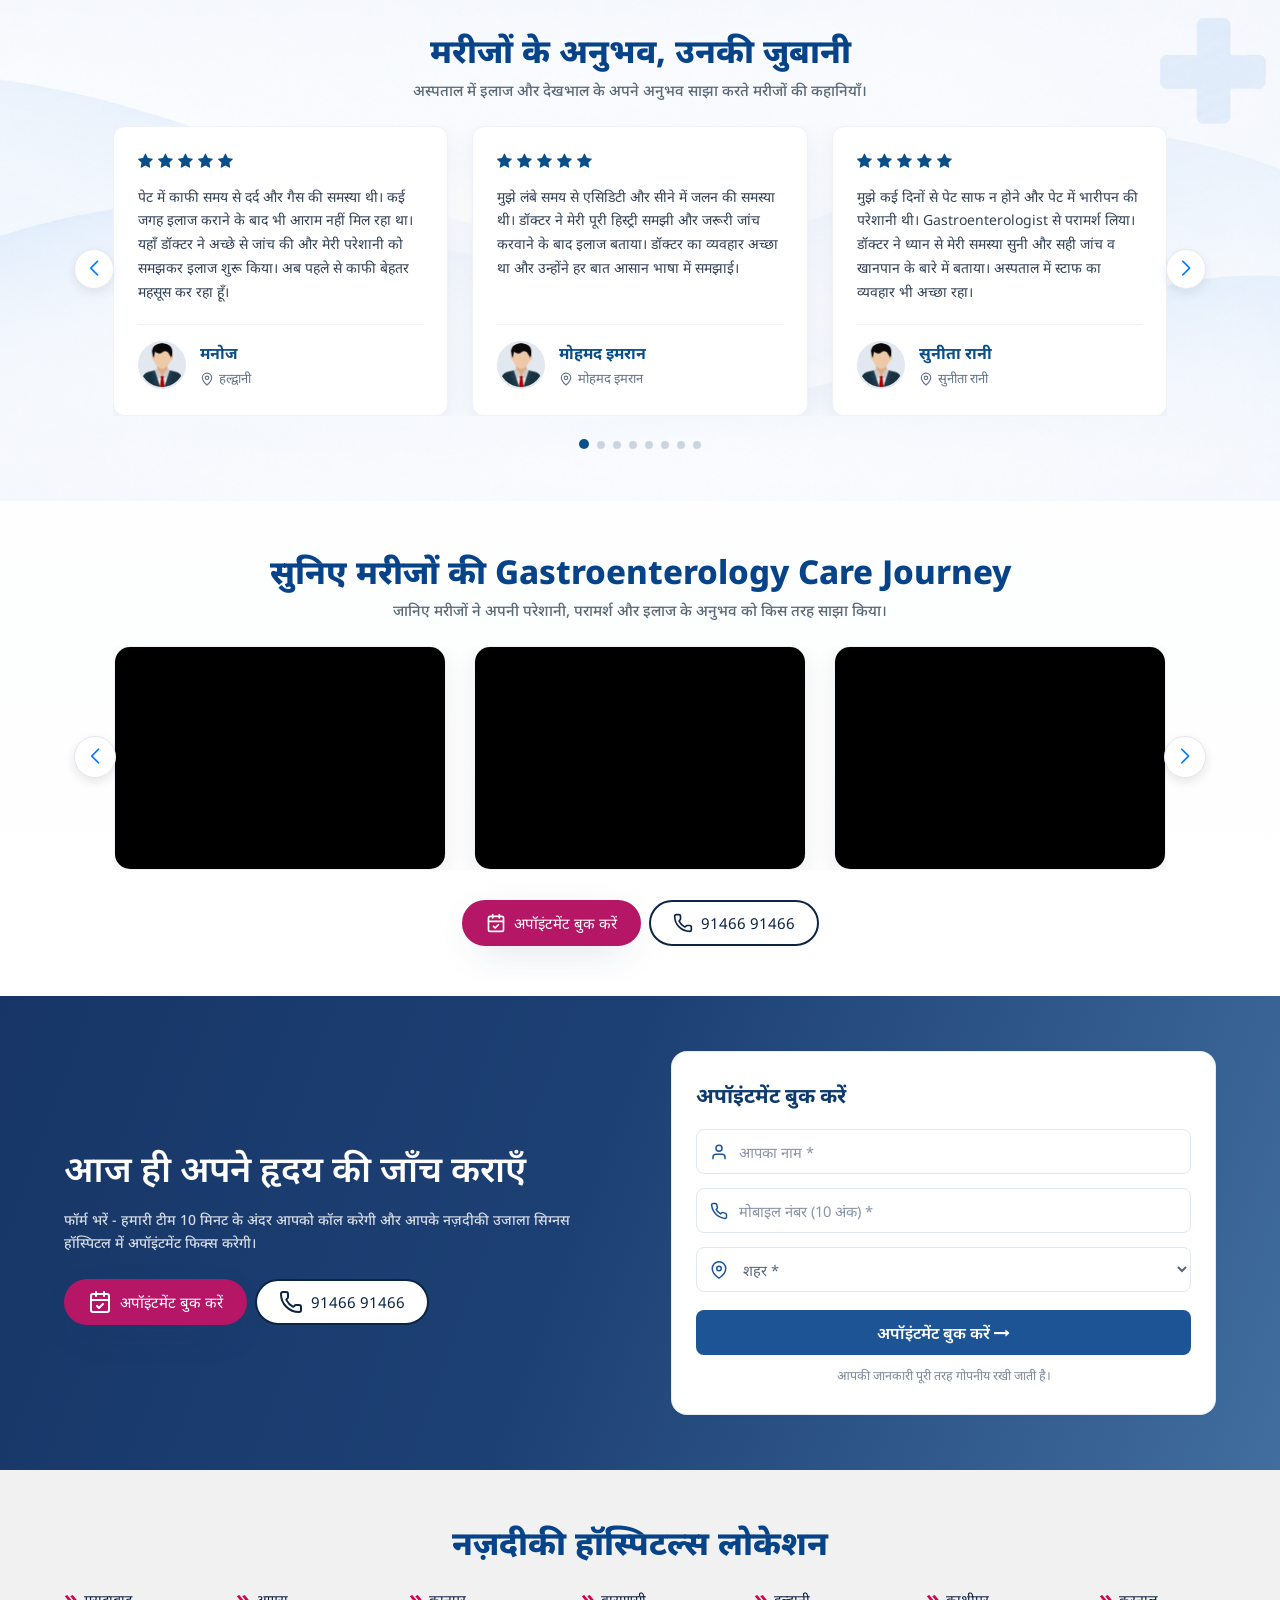
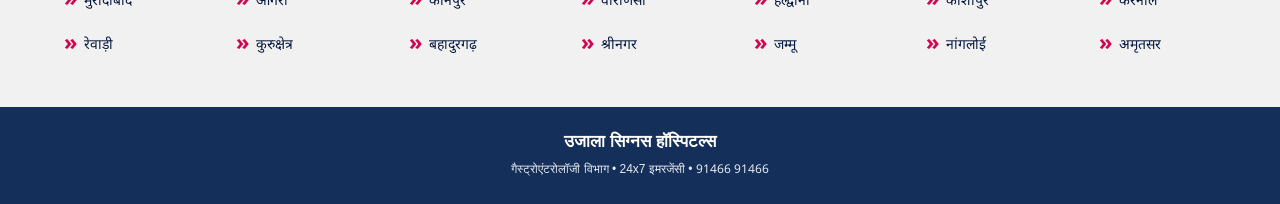
==== commit 32d73ff7: "feat: add gastro doctor specialists slider with experience and hospital details in hindi" ====
--- a/index.html
+++ b/index.html
@@ -13,7 +13,7 @@
     <link rel="preconnect" href="https://fonts.gstatic.com" crossorigin>
     <link href="https://fonts.googleapis.com/css2?family=Noto+Sans:wght@400;500;600;700;800&display=swap"
         rel="stylesheet">
-    <link rel="stylesheet" href="assets/css/style.css?v=2">
+    <link rel="stylesheet" href="assets/css/style.css?v=6">
     <link rel="stylesheet" href="https://cdn.jsdelivr.net/npm/swiper@11/swiper-bundle.min.css" />
     <link rel="stylesheet" href="https://cdnjs.cloudflare.com/ajax/libs/font-awesome/4.7.0/css/font-awesome.min.css">
 </head>
@@ -504,6 +504,317 @@
                     </svg>
                     <span>अपॉइंटमेंट बुक करें <i class="fa fa-long-arrow-right" aria-hidden="true"></i></span>
                 </a>
+            </div>
+        </div>
+    </section>
+
+    <!-- Doctors slider section: specialists team slider -->
+    <section class="section doctors-section" id="doctors-slider">
+        <div class="srcn-container">
+            <div class="section-heading stats-main-heading hospital-locations">
+                <h2 class="section-title">हमारे गैस्ट्रो विशेषज्ञ</h2>
+                <p class="section-subtitle">अनुभवी डॉक्टरों की टीम, जो इलाज से पहले आपकी बात सुनती है।</p>
+            </div>
+
+            <div class="doctor-slider-wrapper">
+                <div class="swiper doctor-slider">
+                    <div class="swiper-wrapper">
+
+                        <!-- Doctor 1: Dr. Arpit Bansal -->
+                        <div class="swiper-slide">
+                            <article class="doctor-card">
+                                <div class="doctor-card-inner">
+                                    <div class="doctor-image">
+                                        <img src="assets/images/dr-arpit-bansal-img.webp" alt="डॉ. अर्पित बंसल" loading="lazy">
+                                    </div>
+                                    <div class="doctor-info">
+                                        <div class="doctor-info-text">
+                                            <h3 class="doctor-name">डॉ. अर्पित बंसल</h3>
+                                            <p class="doctor-designation">गैस्ट्रोएंटरोलॉजी</p>
+                                            <p class="doctor-experience">6+ वर्ष अनुभव • मुरादाबाद</p>
+                                            <p class="doctor-hospital">ब्राइटस्टार हॉस्पिटल</p>
+                                        </div>
+                                        <div class="doctor-info-link">
+                                            <a href="#callback-form">अपॉइंटमेंट लें &rarr;</a>
+                                        </div>
+                                    </div>
+                                </div>
+                            </article>
+                        </div>
+
+                        <!-- Doctor 2: Dr. Ashaq Hussain Dar -->
+                        <div class="swiper-slide">
+                            <article class="doctor-card">
+                                <div class="doctor-card-inner">
+                                    <div class="doctor-image">
+                                        <img src="assets/images/dr-ashaq-hussain-dar-img.png" alt="डॉ. अशाक हुसैन डार" loading="lazy">
+                                    </div>
+                                    <div class="doctor-info">
+                                        <div class="doctor-info-text">
+                                            <h3 class="doctor-name">डॉ. अशाक हुसैन डार</h3>
+                                            <p class="doctor-designation">गैस्ट्रोएंटरोलॉजी</p>
+                                            <p class="doctor-experience">10+ वर्ष अनुभव • कानपुर</p>
+                                            <p class="doctor-hospital">कुलवंती हॉस्पिटल</p>
+                                        </div>
+                                        <div class="doctor-info-link">
+                                            <a href="#callback-form">अपॉइंटमेंट लें &rarr;</a>
+                                        </div>
+                                    </div>
+                                </div>
+                            </article>
+                        </div>
+
+                        <!-- Doctor 3: Dr. Vijay Mittal -->
+                        <div class="swiper-slide">
+                            <article class="doctor-card">
+                                <div class="doctor-card-inner">
+                                    <div class="doctor-image">
+                                        <img src="assets/images/Dr-Vijay-Mittal-img.webp" alt="डॉ. विजय मित्तल" loading="lazy">
+                                    </div>
+                                    <div class="doctor-info">
+                                        <div class="doctor-info-text">
+                                            <h3 class="doctor-name">डॉ. विजय मित्तल</h3>
+                                            <p class="doctor-designation">गैस्ट्रोएंटरोलॉजी</p>
+                                            <p class="doctor-experience">10 वर्ष अनुभव • हल्द्वानी</p>
+                                            <p class="doctor-hospital">सेंट्रल हॉस्पिटल</p>
+                                        </div>
+                                        <div class="doctor-info-link">
+                                            <a href="#callback-form">अपॉइंटमेंट लें &rarr;</a>
+                                        </div>
+                                    </div>
+                                </div>
+                            </article>
+                        </div>
+
+                        <!-- Doctor 4: Dr. Bhoopender Singh (Haldwani) -->
+                        <div class="swiper-slide">
+                            <article class="doctor-card">
+                                <div class="doctor-card-inner">
+                                    <div class="doctor-image">
+                                        <img src="assets/images/Dr.-Bhoopender-Singh-img.png" alt="डॉ. भूपेंद्र सिंह" loading="lazy">
+                                    </div>
+                                    <div class="doctor-info">
+                                        <div class="doctor-info-text">
+                                            <h3 class="doctor-name">डॉ. भूपेंद्र सिंह</h3>
+                                            <p class="doctor-designation">गैस्ट्रोएंटरोलॉजी</p>
+                                            <p class="doctor-experience">8 वर्ष अनुभव • हल्द्वानी</p>
+                                            <p class="doctor-hospital">सुपर स्पेशलिटी हॉस्पिटल</p>
+                                        </div>
+                                        <div class="doctor-info-link">
+                                            <a href="#callback-form">अपॉइंटमेंट लें &rarr;</a>
+                                        </div>
+                                    </div>
+                                </div>
+                            </article>
+                        </div>
+
+                        <!-- Doctor 5: Dr. Sudip Chakraborty -->
+                        <div class="swiper-slide">
+                            <article class="doctor-card">
+                                <div class="doctor-card-inner">
+                                    <div class="doctor-image">
+                                        <img src="assets/images/dr-sudip-chakroborty-img.webp" alt="डॉ. सुदीप चक्रवर्ती" loading="lazy">
+                                    </div>
+                                    <div class="doctor-info">
+                                        <div class="doctor-info-text">
+                                            <h3 class="doctor-name">डॉ. सुदीप चक्रवर्ती</h3>
+                                            <p class="doctor-designation">गैस्ट्रोएंटरोलॉजी</p>
+                                            <p class="doctor-experience">10 वर्ष अनुभव • काशीपुर</p>
+                                            <p class="doctor-hospital">उजाला हॉस्पिटल</p>
+                                        </div>
+                                        <div class="doctor-info-link">
+                                            <a href="#callback-form">अपॉइंटमेंट लें &rarr;</a>
+                                        </div>
+                                    </div>
+                                </div>
+                            </article>
+                        </div>
+
+                        <!-- Doctor 6: Dr. Vibhuti Bambha -->
+                        <div class="swiper-slide">
+                            <article class="doctor-card">
+                                <div class="doctor-card-inner">
+                                    <div class="doctor-image">
+                                        <img src="assets/images/dr-vibhuti-banana-img.png" alt="डॉ. विभूति बांभा" loading="lazy">
+                                    </div>
+                                    <div class="doctor-info">
+                                        <div class="doctor-info-text">
+                                            <h3 class="doctor-name">डॉ. विभूति बांभा</h3>
+                                            <p class="doctor-designation">गैस्ट्रोएंटरोलॉजी</p>
+                                            <p class="doctor-experience">3+ वर्ष अनुभव • करनाल</p>
+                                            <p class="doctor-hospital">अमृतधारा हॉस्पिटल</p>
+                                        </div>
+                                        <div class="doctor-info-link">
+                                            <a href="#callback-form">अपॉइंटमेंट लें &rarr;</a>
+                                        </div>
+                                    </div>
+                                </div>
+                            </article>
+                        </div>
+
+                        <!-- Doctor 7: Dr. Rahul Gupta -->
+                        <div class="swiper-slide">
+                            <article class="doctor-card">
+                                <div class="doctor-card-inner">
+                                    <div class="doctor-image">
+                                        <img src="assets/images/Dr-Rahul-Gupta-img.webp" alt="डॉ. राहुल गुप्ता" loading="lazy">
+                                    </div>
+                                    <div class="doctor-info">
+                                        <div class="doctor-info-text">
+                                            <h3 class="doctor-name">डॉ. राहुल गुप्ता</h3>
+                                            <p class="doctor-designation">गैस्ट्रोएंटरोलॉजी</p>
+                                            <p class="doctor-experience">3+ वर्ष अनुभव • करनाल</p>
+                                            <p class="doctor-hospital">संजीव बंसल हॉस्पिटल</p>
+                                        </div>
+                                        <div class="doctor-info-link">
+                                            <a href="#callback-form">अपॉइंटमेंट लें &rarr;</a>
+                                        </div>
+                                    </div>
+                                </div>
+                            </article>
+                        </div>
+
+                        <!-- Doctor 8: Dr. Bhoopender Singh (Rewari) -->
+                        <div class="swiper-slide">
+                            <article class="doctor-card">
+                                <div class="doctor-card-inner">
+                                    <div class="doctor-image">
+                                        <img src="assets/images/Dr.-Bhoopender-Singh-img.png" alt="डॉ. भूपेंद्र सिंह" loading="lazy">
+                                    </div>
+                                    <div class="doctor-info">
+                                        <div class="doctor-info-text">
+                                            <h3 class="doctor-name">डॉ. भूपेंद्र सिंह</h3>
+                                            <p class="doctor-designation">गैस्ट्रोएंटरोलॉजी</p>
+                                            <p class="doctor-experience">8 वर्ष अनुभव • रेवाड़ी</p>
+                                            <p class="doctor-hospital">उजाला सिग्नस सुपर स्पेशलिटी हॉस्पिटल, रेवाड़ी</p>
+                                        </div>
+                                        <div class="doctor-info-link">
+                                            <a href="#callback-form">अपॉइंटमेंट लें &rarr;</a>
+                                        </div>
+                                    </div>
+                                </div>
+                            </article>
+                        </div>
+
+                        <!-- Doctor 9: Dr. Sunil Jee Bhat -->
+                        <div class="swiper-slide">
+                            <article class="doctor-card">
+                                <div class="doctor-card-inner">
+                                    <div class="doctor-image">
+                                        <img src="assets/images/Dr.-Sunil-Jee-Bhat-img.png" alt="डॉ. सुनील जी भट" loading="lazy">
+                                    </div>
+                                    <div class="doctor-info">
+                                        <div class="doctor-info-text">
+                                            <h3 class="doctor-name">डॉ. सुनील जी भट</h3>
+                                            <p class="doctor-designation">गैस्ट्रोएंटरोलॉजी</p>
+                                            <p class="doctor-experience">4 वर्ष अनुभव • पानीपत</p>
+                                            <p class="doctor-hospital">महाराजा अग्रसेन हॉस्पिटल</p>
+                                        </div>
+                                        <div class="doctor-info-link">
+                                            <a href="#callback-form">अपॉइंटमेंट लें &rarr;</a>
+                                        </div>
+                                    </div>
+                                </div>
+                            </article>
+                        </div>
+
+                        <!-- Doctor 10: Dr. Bilal Ahmad Mir -->
+                        <div class="swiper-slide">
+                            <article class="doctor-card">
+                                <div class="doctor-card-inner">
+                                    <div class="doctor-image">
+                                        <img src="assets/images/Dr.-Bilal-Ahmad-Mir-img.webp" alt="डॉ. बिलाल अहमद मीर" loading="lazy">
+                                    </div>
+                                    <div class="doctor-info">
+                                        <div class="doctor-info-text">
+                                            <h3 class="doctor-name">डॉ. बिलाल अहमद मीर</h3>
+                                            <p class="doctor-designation">गैस्ट्रोएंटरोलॉजी</p>
+                                            <p class="doctor-experience">6+ वर्ष अनुभव • कुरुक्षेत्र</p>
+                                            <p class="doctor-hospital">उजाला सिग्नस सुपर स्पेशलिटी हॉस्पिटल, कुरुक्षेत्र</p>
+                                        </div>
+                                        <div class="doctor-info-link">
+                                            <a href="#callback-form">अपॉइंटमेंट लें &rarr;</a>
+                                        </div>
+                                    </div>
+                                </div>
+                            </article>
+                        </div>
+
+                        <!-- Doctor 11: Dr. Manoj Gupta -->
+                        <div class="swiper-slide">
+                            <article class="doctor-card">
+                                <div class="doctor-card-inner">
+                                    <div class="doctor-image">
+                                        <img src="assets/images/Dr-Manoj-Gupta-img.png" alt="डॉ. मनोज गुप्ता" loading="lazy">
+                                    </div>
+                                    <div class="doctor-info">
+                                        <div class="doctor-info-text">
+                                            <h3 class="doctor-name">डॉ. मनोज गुप्ता</h3>
+                                            <p class="doctor-designation">गैस्ट्रो सर्जरी एवं ऑन्कोलॉजी</p>
+                                            <p class="doctor-experience">25+ वर्ष अनुभव • जम्मू</p>
+                                            <p class="doctor-hospital">उजाला सिग्नस जेके मेडिसिटी हॉस्पिटल, जम्मू</p>
+                                        </div>
+                                        <div class="doctor-info-link">
+                                            <a href="#callback-form">अपॉइंटमेंट लें &rarr;</a>
+                                        </div>
+                                    </div>
+                                </div>
+                            </article>
+                        </div>
+
+                        <!-- Doctor 12: Dr. Arun Dhotra -->
+                        <div class="swiper-slide">
+                            <article class="doctor-card">
+                                <div class="doctor-card-inner">
+                                    <div class="doctor-image">
+                                        <img src="assets/images/Dr.-Arun-Dhotra-img.png" alt="डॉ. अरुण धोत्रा" loading="lazy">
+                                    </div>
+                                    <div class="doctor-info">
+                                        <div class="doctor-info-text">
+                                            <h3 class="doctor-name">डॉ. अरुण धोत्रा</h3>
+                                            <p class="doctor-designation">गैस्ट्रोएंटरोलॉजी</p>
+                                            <p class="doctor-experience">12+ वर्ष अनुभव • जम्मू</p>
+                                            <p class="doctor-hospital">उजाला सिग्नस जेके मेडिसिटी हॉस्पिटल, जम्मू</p>
+                                        </div>
+                                        <div class="doctor-info-link">
+                                            <a href="#callback-form">अपॉइंटमेंट लें &rarr;</a>
+                                        </div>
+                                    </div>
+                                </div>
+                            </article>
+                        </div>
+
+                        <!-- Doctor 13: Dr. Chander Mohan -->
+                        <div class="swiper-slide">
+                            <article class="doctor-card">
+                                <div class="doctor-card-inner">
+                                    <div class="doctor-image">
+                                        <img src="assets/images/dr-chander-mohan-img.webp" alt="डॉ. चंदर मोहन" loading="lazy">
+                                    </div>
+                                    <div class="doctor-info">
+                                        <div class="doctor-info-text">
+                                            <h3 class="doctor-name">डॉ. चंदर मोहन</h3>
+                                            <p class="doctor-designation">गैस्ट्रोएंटरोलॉजी</p>
+                                            <p class="doctor-experience">8+ वर्ष अनुभव • जम्मू</p>
+                                            <p class="doctor-hospital">उजाला सिग्नस जेके मेडिसिटी हॉस्पिटल, जम्मू</p>
+                                        </div>
+                                        <div class="doctor-info-link">
+                                            <a href="#callback-form">अपॉइंटमेंट लें &rarr;</a>
+                                        </div>
+                                    </div>
+                                </div>
+                            </article>
+                        </div>
+
+                    </div>
+                </div>
+
+                <!-- Navigation buttons (White circle buttons with blue chevron) -->
+                <button class="swiper-button-prev doctor-prev" type="button" aria-label="Previous doctor"></button>
+                <button class="swiper-button-next doctor-next" type="button" aria-label="Next doctor"></button>
+
+                <!-- Pagination dots -->
+                <div class="swiper-pagination doctor-pagination"></div>
             </div>
         </div>
     </section>
--- a/assets/css/style.css
+++ b/assets/css/style.css
@@ -1022,6 +1022,283 @@
 }
 
 
+/* ==========================================================================
+   Doctors Slider Section (Exact Match to Design)
+   ========================================================================== */
+.doctors-section {
+    position: relative;
+    width: 100%;
+    padding: 60px 0 65px;
+    background-color: #ffffff;
+    overflow: hidden;
+}
+
+.doctor-slider-wrapper {
+    position: relative;
+    padding: 10px 48px 30px;
+}
+
+.doctor-slider {
+    position: relative;
+    width: 100%;
+    overflow: hidden;
+    padding: 10px 4px 15px;
+}
+
+.doctor-slider .swiper-slide {
+    height: auto;
+    display: flex;
+}
+
+.doctor-card {
+    background: #ffffff;
+    border-radius: 18px;
+    overflow: hidden;
+    width: 100%;
+    display: flex;
+    flex-direction: column;
+    border: 1px solid #d9e3eb;
+    box-shadow: 0 4px 18px rgba(15, 34, 64, 0.04);
+    transition: transform 0.3s ease, box-shadow 0.3s ease, border-color 0.3s ease;
+}
+
+.doctor-card:hover {
+    transform: translateY(-5px);
+    box-shadow: 0 12px 28px rgba(15, 34, 64, 0.09);
+    border-color: #cbd5e1;
+}
+
+.doctor-card-inner {
+    display: flex;
+    flex-direction: column;
+    height: 100%;
+    width: 100%;
+}
+
+.doctor-image {
+    width: 100%;
+    height: 280px;
+    background: linear-gradient(180deg, #f8fafc 0%, #edf2f7 100%);
+    overflow: hidden;
+    position: relative;
+    display: flex;
+    align-items: flex-end;
+    justify-content: center;
+}
+
+.doctor-image img {
+    width: 100%;
+    height: 100%;
+    object-fit: cover;
+    object-position: top center;
+    display: block;
+    transition: transform 0.4s ease;
+}
+
+.doctor-card:hover .doctor-image img {
+    transform: scale(1.02);
+}
+
+.doctor-info {
+    display: flex;
+    flex-direction: column;
+    justify-content: space-between;
+    padding: 18px 20px 22px;
+    flex-grow: 1;
+    background: #ffffff;
+}
+
+.doctor-info-text {
+    display: flex;
+    flex-direction: column;
+    gap: 3px;
+}
+
+.doctor-info .doctor-name {
+    color: #1e3c6c;
+    font-size: 19px;
+    font-weight: 700;
+    margin: 0;
+    line-height: 1.35;
+}
+
+.doctor-info .doctor-designation {
+    font-size: 14px;
+    font-weight: 600;
+    color: #b51665;
+    margin: 0;
+    line-height: 1.4;
+}
+
+.doctor-info .doctor-experience {
+    font-size: 13.5px;
+    font-weight: 600;
+    color: #1e3c6c;
+    margin: 3px 0 0;
+    line-height: 1.4;
+}
+
+.doctor-info .doctor-hospital {
+    font-size: 13px;
+    color: #64748b;
+    margin: 2px 0 0;
+    line-height: 1.4;
+}
+
+.doctor-info-link {
+    margin-top: 14px;
+    padding-top: 4px;
+}
+
+.doctor-info-link a {
+    color: #0b3f82;
+    white-space: nowrap;
+    font-size: 13.5px;
+    font-weight: 700;
+    text-decoration: underline 1.5px;
+    text-underline-offset: 3px;
+    display: inline-flex;
+    align-items: center;
+    gap: 6px;
+    transition: color 0.2s ease;
+}
+
+.doctor-info-link a:hover {
+    color: #b51665;
+}
+
+
+
+
+
+/* Nav Buttons (White circular button with blue chevron exactly matching user design) */
+.doctor-slider-wrapper .doctor-prev,
+.doctor-slider-wrapper .doctor-next {
+    background: rgb(255, 255, 255);
+    border-radius: 50%;
+    border: 1px solid rgb(226, 232, 240);
+    box-shadow: rgba(0, 0, 0, 0.08) 0px 4px 12px;
+    color: rgb(11, 79, 138);
+    top: 45%;
+    transition: 0.25s;
+    width: 40px !important;
+    height: 40px !important;
+}
+
+.doctor-slider-wrapper .doctor-prev:hover,
+.doctor-slider-wrapper .doctor-next:hover {
+     background: rgb(11, 79, 138);
+    color: rgb(255, 255, 255);
+    border-color: rgb(11, 79, 138);
+}
+
+.doctor-slider-wrapper .doctor-prev {
+    left: 0;
+}
+
+.doctor-slider-wrapper .doctor-next {
+    right: 0;
+}
+
+.doctor-slider-wrapper .doctor-prev::after,
+.doctor-slider-wrapper .doctor-next::after {
+    font-size: 15px !important;
+    font-weight: 700;
+}
+
+/* Pagination Dots (Matching Image 2: Circular deep blue active dot) */
+.doctor-pagination {
+    position: relative;
+    bottom: var(--swiper-pagination-bottom, -19px) !important;
+    text-align: center;
+    margin-top: 39px !important;
+}
+
+.doctor-pagination .swiper-pagination-bullet {
+    width: 8px;
+    height: 8px;
+    background: rgb(203, 213, 225);
+    opacity: 1;
+    transition: all 0.3s ease;
+    margin: 0 4px;
+    display: inline-block;
+    border-radius: 50%;
+    cursor: pointer;
+}
+
+.doctor-pagination .swiper-pagination-bullet-active {
+    background: rgb(11, 79, 138);
+    width: 10px;
+    height: 10px;
+    border-radius: 50%;
+    opacity: 1;
+}
+
+/* Responsiveness */
+@media (max-width: 991px) {
+    .doctors-section {
+        padding: 45px 0 50px;
+    }
+
+    .doctor-slider-wrapper {
+        padding: 0 36px 20px;
+    }
+
+    .doctor-image {
+        height: 340px;
+    }
+
+    .doctor-slider-wrapper .doctor-prev,
+    .doctor-slider-wrapper .doctor-next {
+        width: 38px;
+        height: 38px;
+    }
+}
+
+@media (max-width: 768px) {
+    .doctors-section {
+        padding: 38px 0 45px;
+    }
+
+    .doctor-slider-wrapper {
+        padding: 0 10px 15px;
+    }
+
+    .doctor-image {
+        height: 320px;
+    }
+
+    .doctor-slider-wrapper .doctor-prev,
+    .doctor-slider-wrapper .doctor-next {
+        width: 34px;
+        height: 34px;
+    }
+
+    .doctor-slider-wrapper .doctor-prev::after,
+    .doctor-slider-wrapper .doctor-next::after {
+        font-size: 13px !important;
+    }
+
+    .doctor-info {
+        padding: 16px 16px 18px;
+    }
+
+    .doctor-info .doctor-name {
+        font-size: 17px;
+    }
+}
+
+@media (max-width: 480px) {
+    .doctor-image {
+        height: 290px;
+    }
+
+    .doctor-slider-wrapper {
+        padding: 0 4px 15px;
+    }
+}
+
+
 .reviews-section {
     position: relative;
     width: 100%;
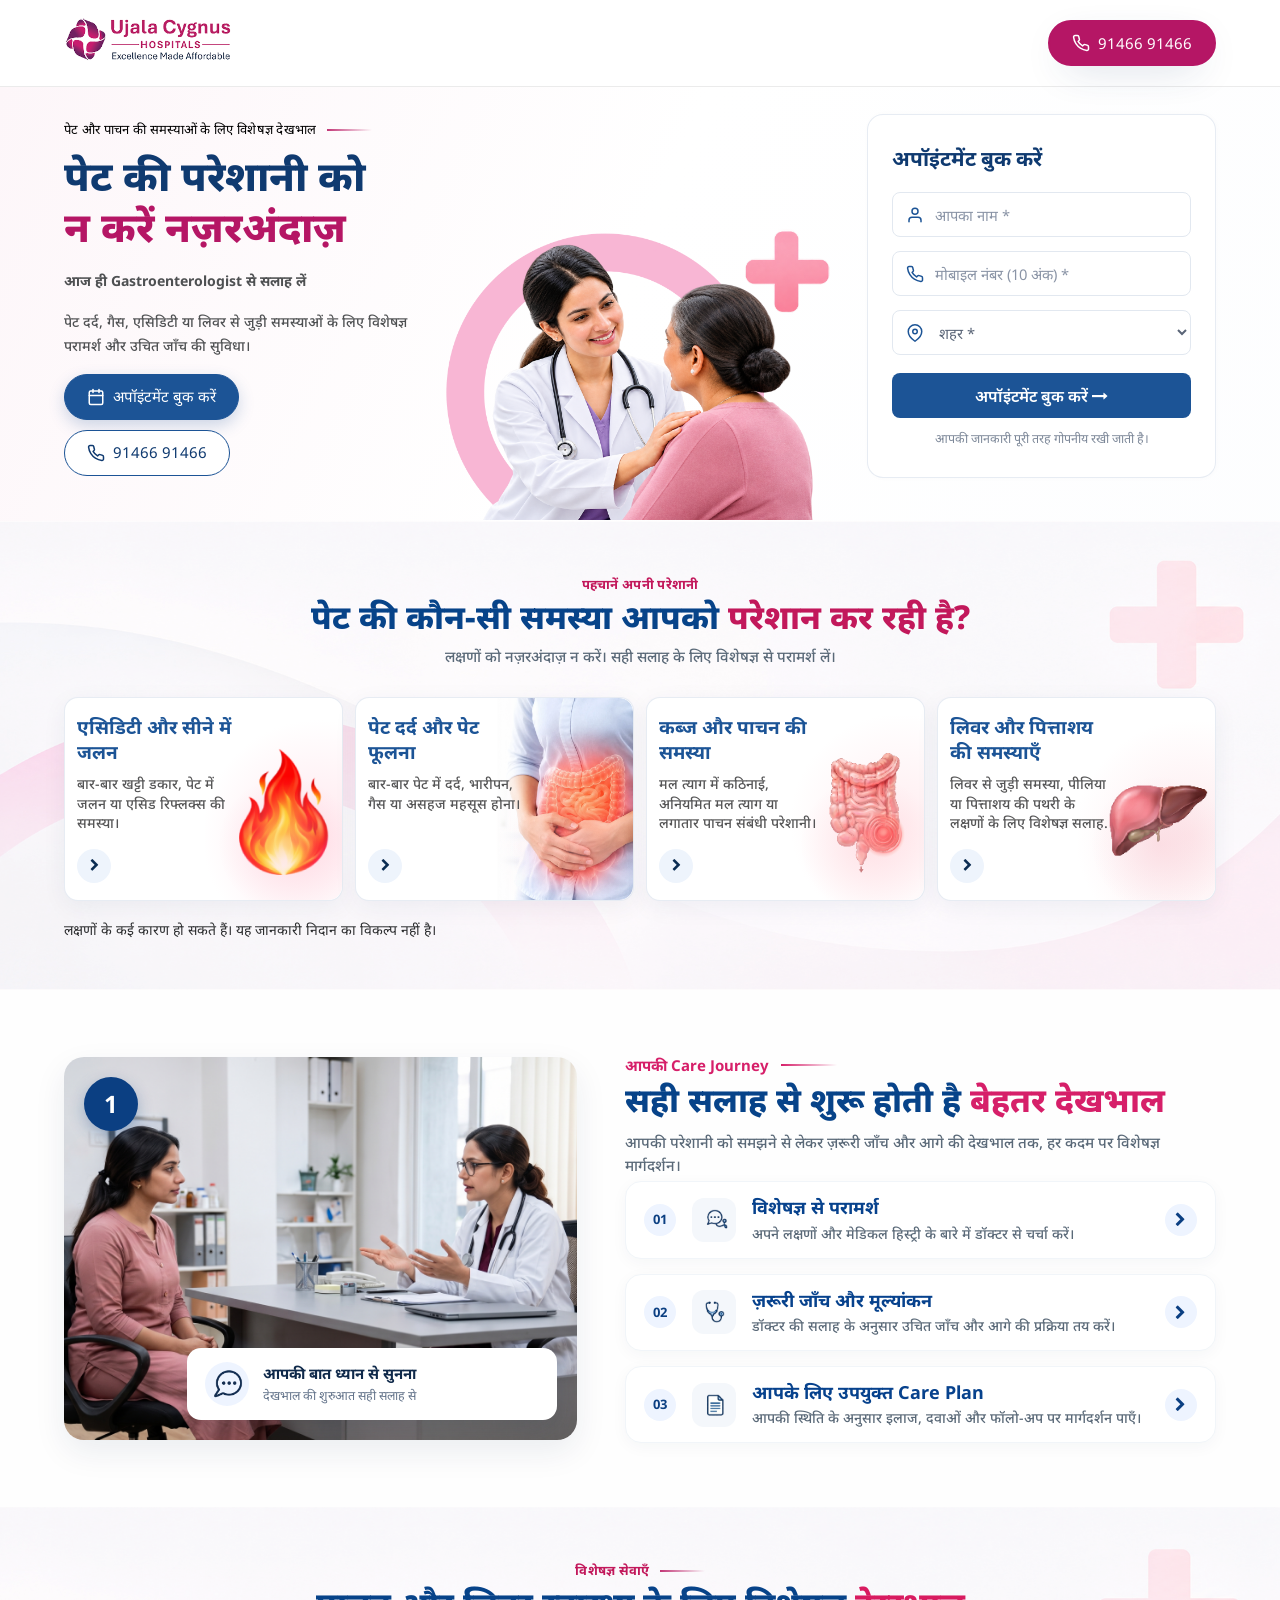
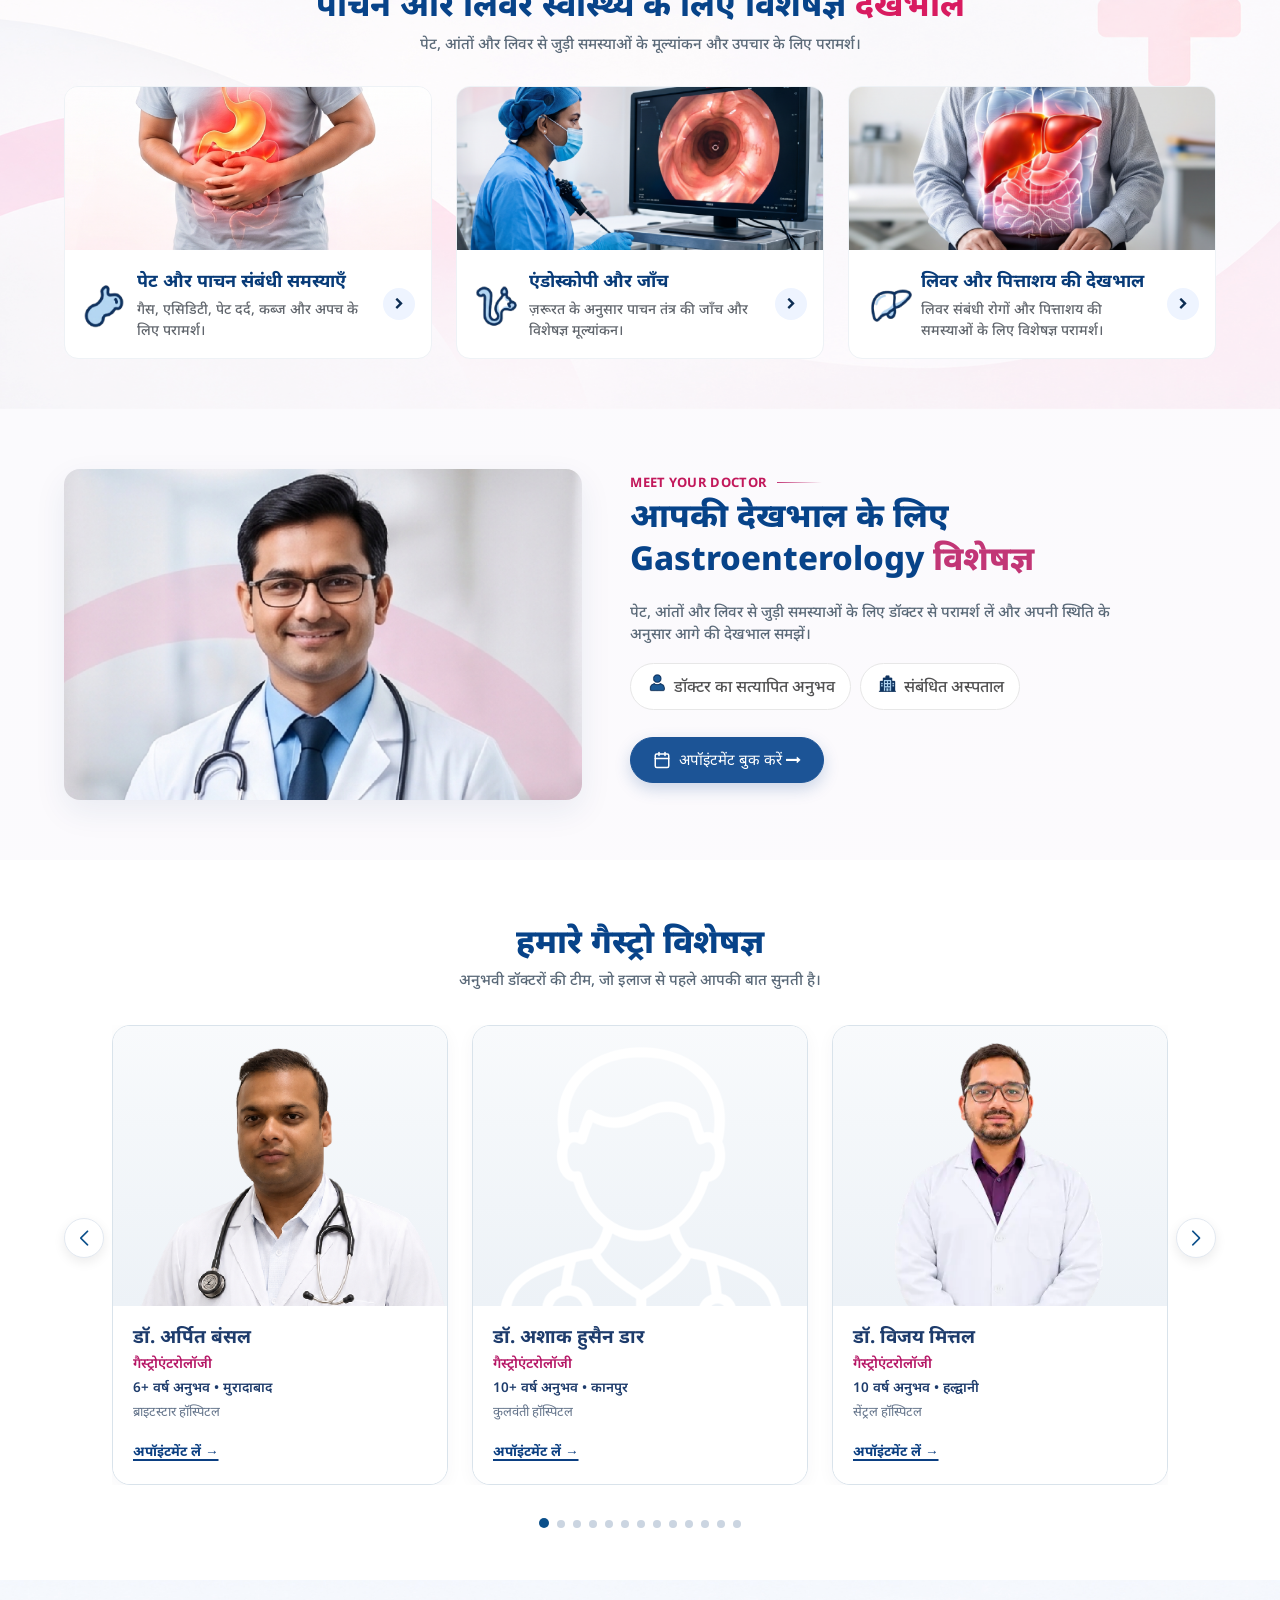
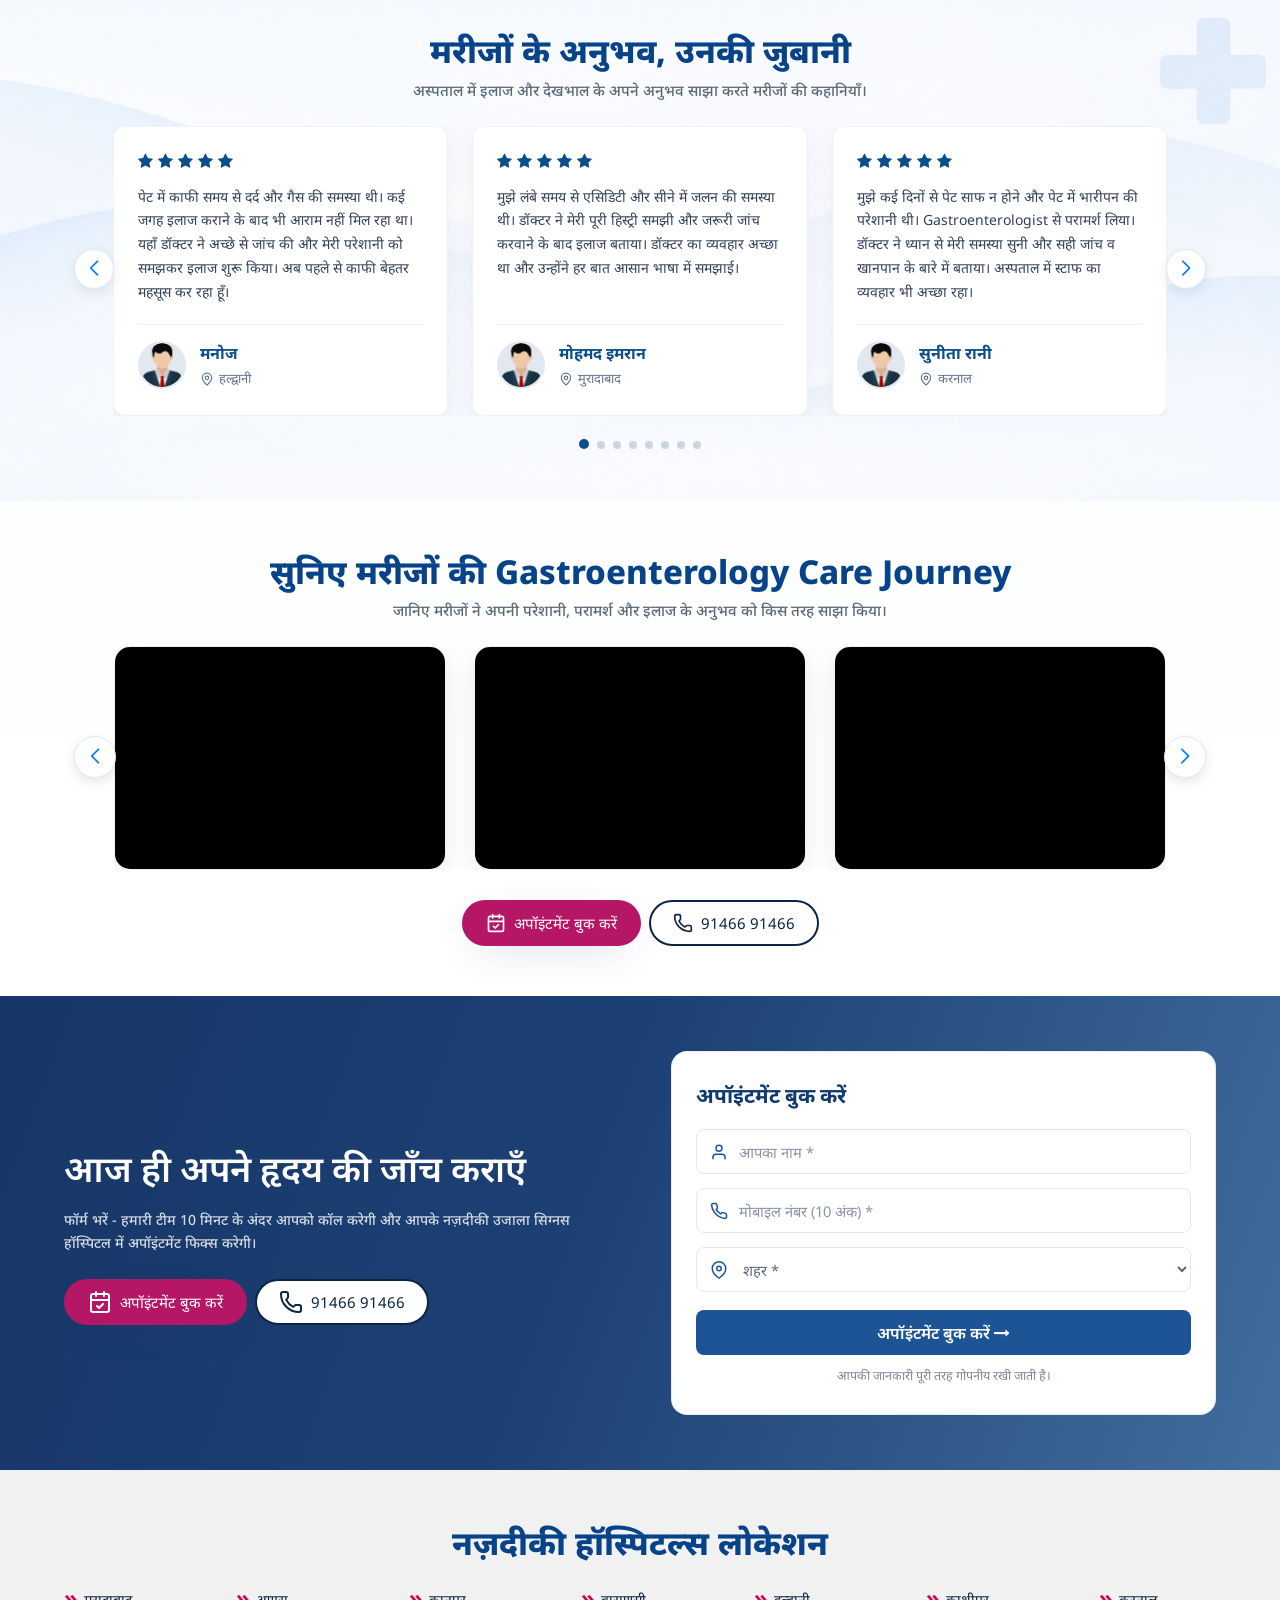
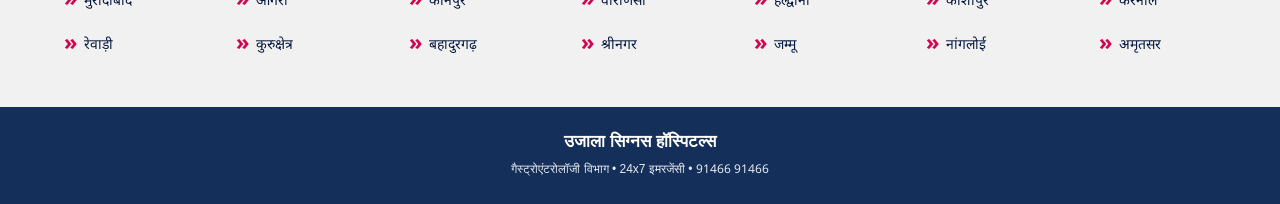
==== commit 34d3948e: "Update user locations in index.html name chnages" ====
--- a/index.html
+++ b/index.html
@@ -923,7 +923,7 @@
                                                             <circle cx="12" cy="10" r="3"></circle>
                                                         </svg>
                                                     </span>
-                                                    <span class="review-user-location">मोहमद इमरान </span>
+                                                    <span class="review-user-location">मुरादाबाद</span>
                                                 </div>
                                             </div>
                                         </div>
@@ -974,7 +974,7 @@
                                                             <circle cx="12" cy="10" r="3"></circle>
                                                         </svg>
                                                     </span>
-                                                    <span class="review-user-location">सुनीता रानी </span>
+                                                    <span class="review-user-location">करनाल</span>
                                                 </div>
                                             </div>
                                         </div>
@@ -1575,4 +1575,4 @@
 
 </body>
 
-</html>+</html>
--- a/assets/css/style.css
+++ b/assets/css/style.css
@@ -2311,15 +2311,11 @@
         font-size: 28px;
     }
 
-    .hero-subtitle {}
-
     .hero-actions {
         justify-content: left;
         flex-wrap: nowrap;
         gap: 7px;
     }
-
-    .hero-actions .btn {}
 
     .form-card {
         width: 100%;
